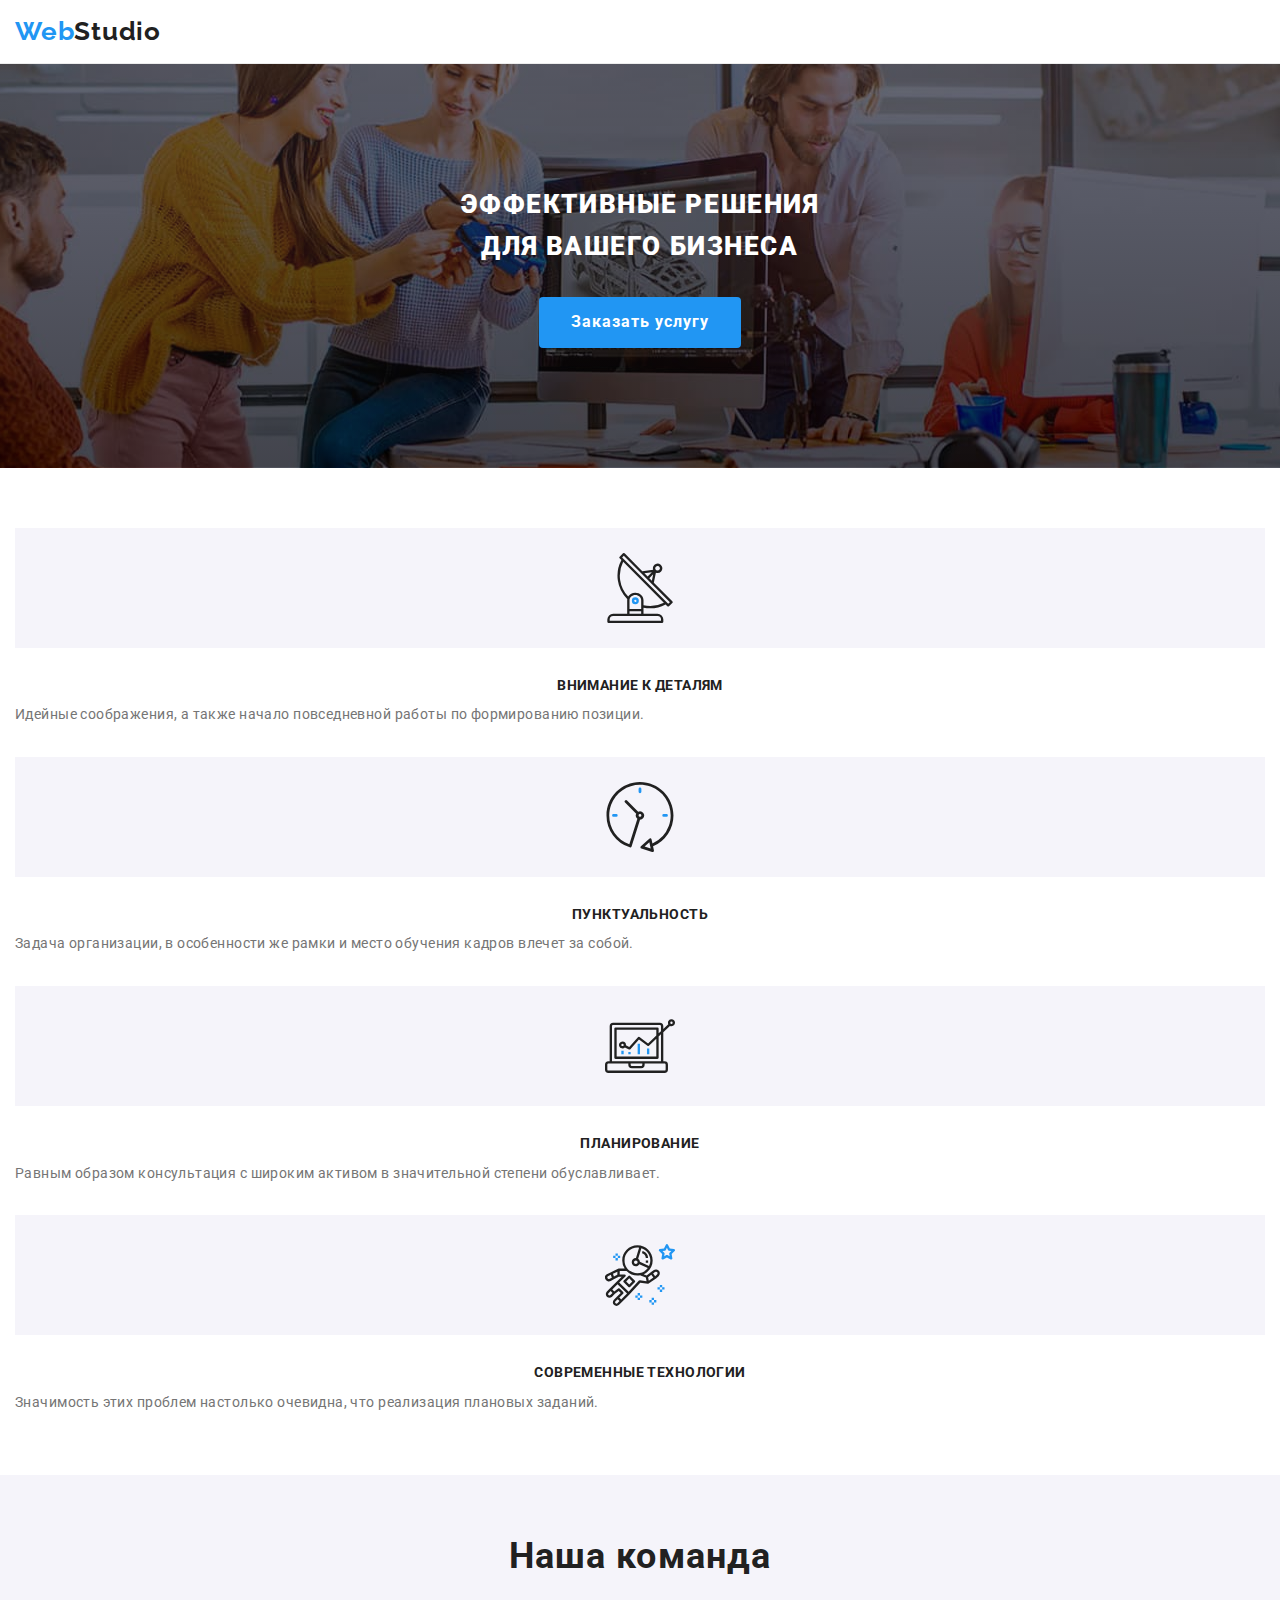
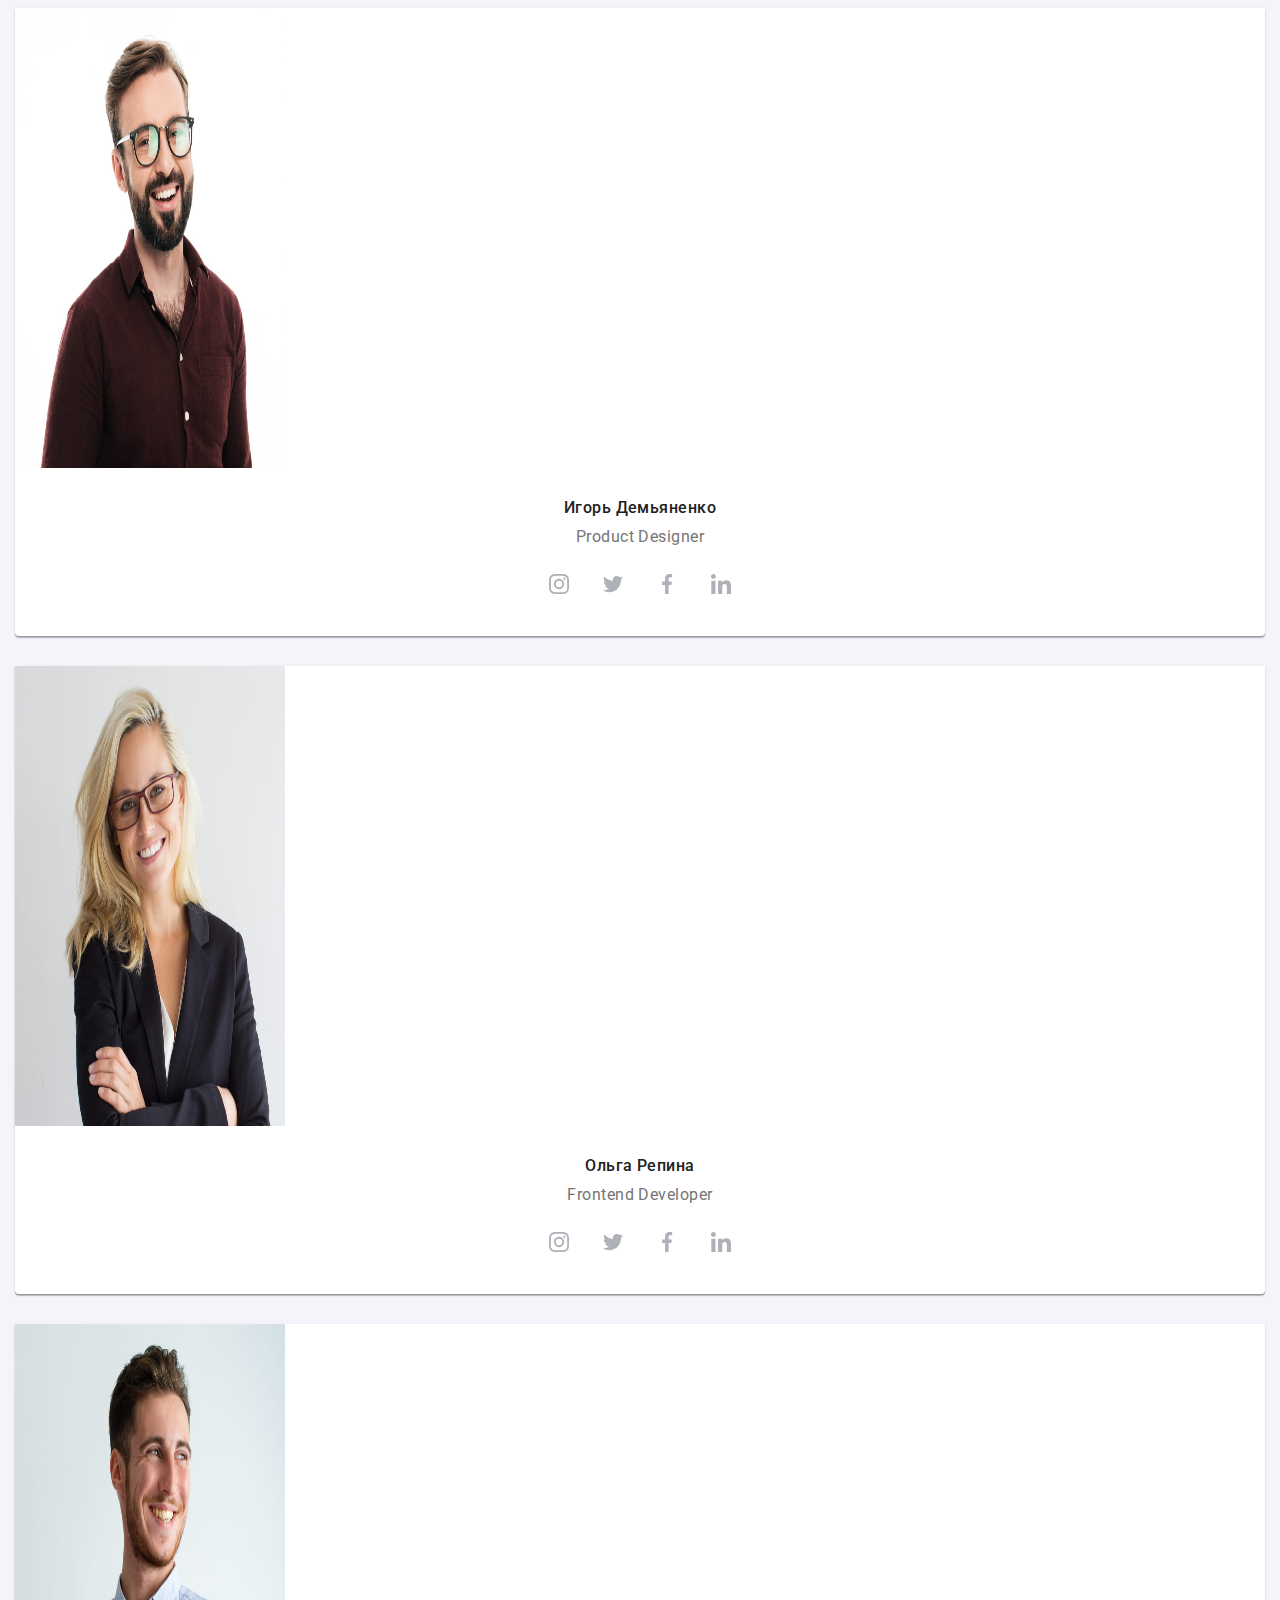
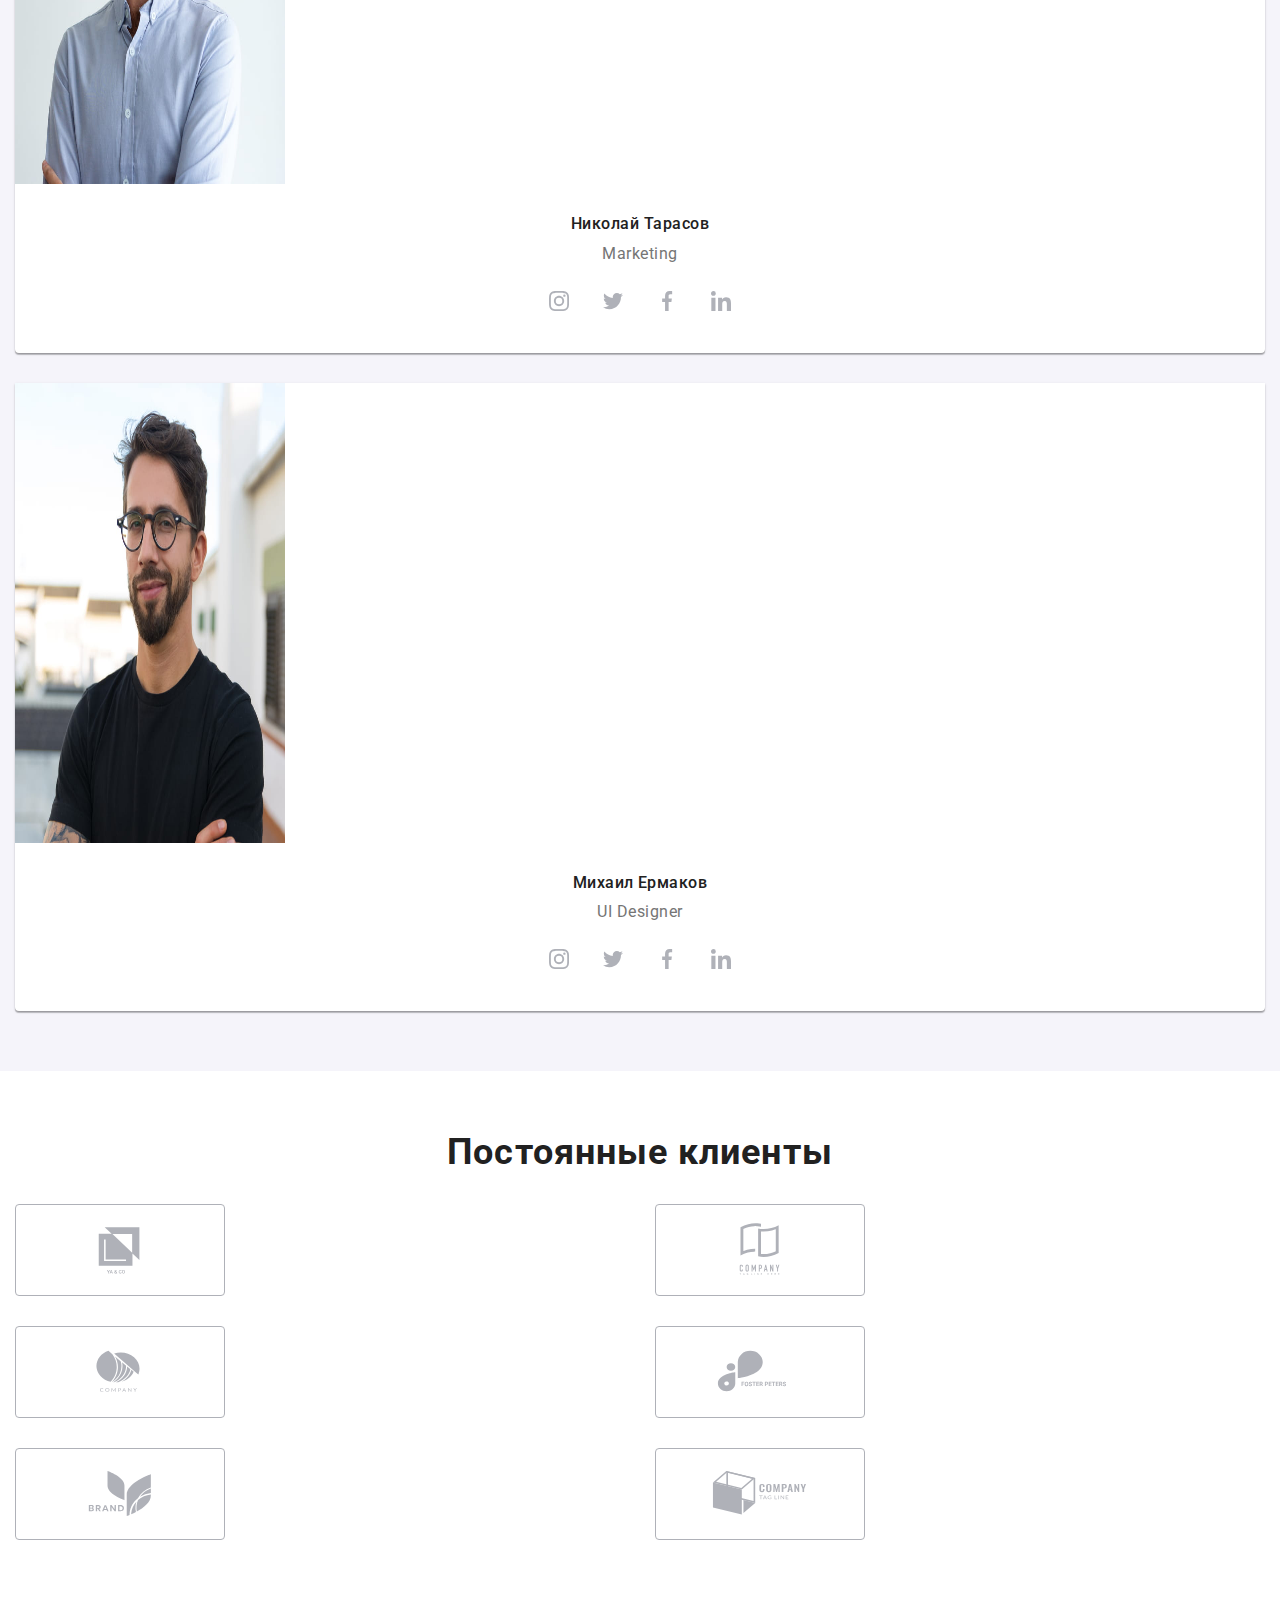
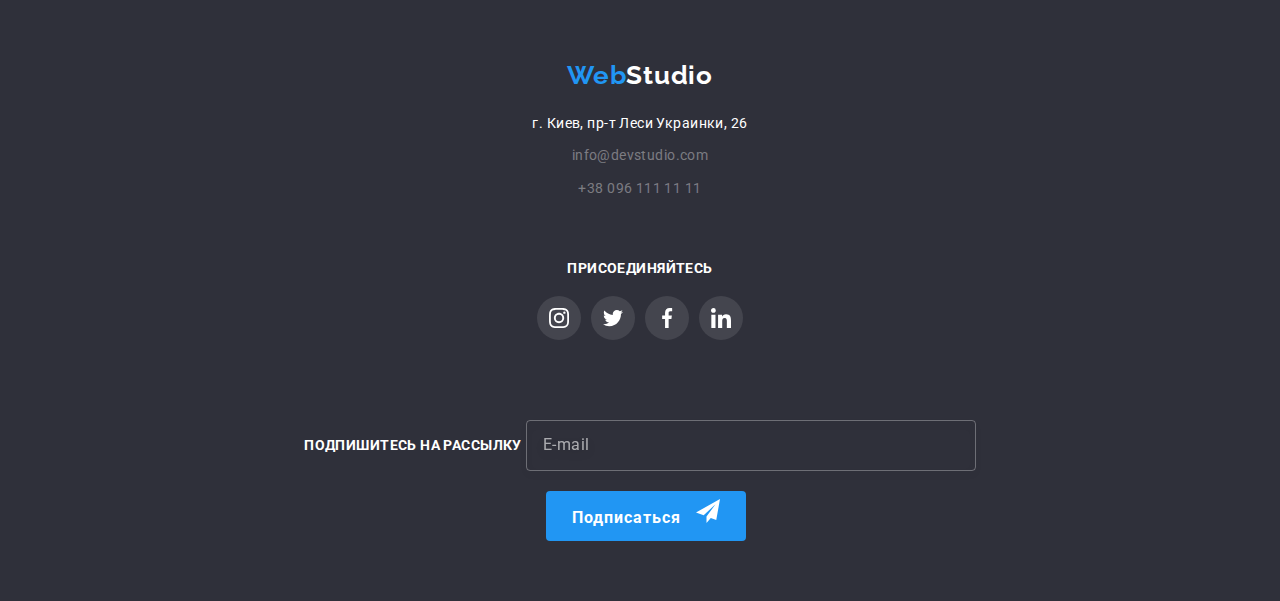
==== index.html @ 59ef66ec "Rewiew" ====
<!DOCTYPE html>
<html lang="ru">

<head>
    <meta charset="UTF-8">
    <meta http-equiv="X-UA-Compatible" content="IE=edge">
    <meta name="viewport" content="width=device-width, initial-scale=1.0">
    <title>Homework-01</title>
    <link rel="preconnect" href="https://fonts.googleapis.com">
    <link rel="preconnect" href="https://fonts.gstatic.com" crossorigin>
    <link
        href="https://fonts.googleapis.com/css2?family=Raleway:wght@700&family=Roboto:wght@400;500;700;900&display=swap"
        rel="stylesheet">
    <link rel="stylesheet"
        href="https://cdnjs.cloudflare.com/ajax/libs/modern-normalize/1.1.0/modern-normalize.min.css">
    <link rel="stylesheet" href="css/styles.min.css">
</head>

<body>

    <header class="head-page">
        <div class="container">
            <nav class="nav-page">
                <a href="#" lang="en" class="logo link"><span class="logo__style">Web</span>Studio</a>
                <ul class="nav-menu items">
                    <li class="nav-menu__list list"><a href="./index.html" class="nav-menu__link nav-menu__link--blue link">Студия</a></li>
                    <li class="nav-menu__list list"><a href="./portfolio.html" class="nav-menu__link link">Портфолио</a></li>
                    <li class="nav-menu__list list"><a href="#" class="nav-menu__link link">Контакты</a></li>
                </ul>
            </nav>
            <ul class="contacts items">
                <li class="contacts__list list">
                    <a href="mailto:info@devstudio.com" class="contacts__link link">
                        <svg class="contacts__icon" width="16" height="12">
                            <use href="./images/icons.svg#icon-envelope"></use>
                        </svg>
                        info@devstudio.com</a></li>
                <li class="contacts__list list">
                    <a href="tel:+380961111111" class="contacts__link link">
                        <svg class="contacts__icon" width="10" height="16">
                            <use href="./images/icons.svg#icon-smartphone"></use>
                        </svg>
                        +38 096 111 11 11</a>
                </li>
            </ul>
        </div>
    </header>

    <main>
        <section class="slider-section">
            <div class="container">
                <h1 class="page-title">Эффективные решения для вашего бизнеса</h1>
                <button type="button" class="slider-btn" data-modal-open>Заказать услугу</button>
            </div>
        </section>

        <section class="features section">
            <div class="container">
                <h2 class="visually-hidden title">Особенности</h2>
                <ul class="features__list items">
                    <li class="features__item list">
                        <div class="features__box">
                            <svg width="70" height="70">
                                <use href="./images/icons.svg#icon-antenna-1"></use>
                            </svg>
                        </div>
                        <h3 class="features__name">Внимание к деталям</h3>
                        <p class="features__discribe">Идейные соображения, а также начало повседневной работы по формированию
                            позиции.
                        </p>
                    </li>
                    <li class="features__item list">
                        <div class="features__box">
                            <svg width="70" height="70">
                                <use href="./images/icons.svg#icon-clock-1"></use>
                            </svg>
                        </div>
                        <h3 class="features__name">Пунктуальность</h3>
                        <p class="features__discribe">Задача организации, в особенности же рамки и место обучения кадров
                            влечет за
                            собой.</p>
                    </li>
                    <li class="features__item list">
                        <div class="features__box">
                            <svg width="70" height="70">
                                <use href="./images/icons.svg#icon-diagram-1"></use>
                            </svg>
                        </div>
                        <h3 class="features__name">Планирование</h3>
                        <p class="features__discribe">Равным образом консультация с широким активом в значительной
                            степени
                            обуславливает.</p>
                    </li>
                    <li class="features__item list">
                        <div class="features__box">
                            <svg width="70" height="70">
                                <use href="./images/icons.svg#icon-astronaut-1"></use>
                            </svg>
                        </div>
                        <h3 class="features__name">Современные технологии</h3>
                        <p class="features__discribe">Значимость этих проблем настолько очевидна, что реализация
                            плановых заданий.
                        </p>
                    </li>
                </ul>
            </div>
        </section>

        <section class="action section">
            <div class="container">
                <h2 class="title">Чем мы занимаемся</h2>
                <ul class="action__list items">
                    <li class="action__item list">
                        <div class="action__thumb">
                            <img src="./images/first-image.jpg" alt="Проектирование" width="370" class="image" />
                            <div class="action__label">
                                <p class="action__subscribe subscribe">Десктопные приложения</p>
                            </div>
                        </div>
                    </li>
                    <li class="action__item list">
                        <div class="action__thumb">
                            <img src="./images/second-image.jpg" alt="Проектирование" width="370" class="image" />
                            <div class="action__label">
                                <p class="action__subscribe subscribe">Мобильные приложения</p>
                            </div>
                        </div>
                    </li>
                    <li class="action__item list">
                        <div class="action__thumb">
                            <img src="./images/third-image.jpg" alt="Проектирование" width="370" class="image" />
                            <div class="action__label">
                                <p class="action__subscribe subscribe">Дизайнерские решения</p>
                            </div>
                        </div>
                    </li>
                </ul>
            </div>
        </section>

        <section class="team-section section">
            <div class="container">
                <h2 class="title">Наша команда</h2>
                <ul class="team-section__list items">
                    <li class="team-section__item list">
                        <img src="./images/team-1.jpg" alt="Игорь Демьяненко" width="270" class="team-section__image" />
                        <div class="member-box">
                            <h3 class="member-box__name">Игорь Демьяненко</h3>
                            <p lang="en" class="member-box__discribe">Product Designer</p>
                            <ul class="member-box__list items">
                                <li class="member-box__item list"><a href="#" class="member-box__link link">
                                        <svg class="member-box__icon" width="20" height="20">
                                            <use href="./images/icons.svg#icon-instagram-2"></use>
                                        </svg>
                                    </a></li>
                                <li class="member-box__item list"><a href="#" class="member-box__link link">
                                        <svg class="member-box__icon" width="20" height="20">
                                            <use href="./images/icons.svg#icon-twitter-1"></use>
                                        </svg>
                                    </a></li>
                                <li class="member-box__item list"><a href="#" class="member-box__link link">
                                        <svg class="member-box__icon" width="20" height="20">
                                            <use href="./images/icons.svg#icon-facebook-1"></use>
                                        </svg>
                                    </a></li>
                                <li class="member-box__item list"><a href="#" class="member-box__link link">
                                        <svg class="member-box__icon" width="20" height="20">
                                            <use href="./images/icons.svg#icon-linkedin-1"></use>
                                        </svg>
                                    </a></li>
                            </ul>
                        </div>
                    </li>
                    <li class="team-section__item list">
                        <img src="./images/team-2.jpg" alt="Ольга Репина" width="270" class="team-section__image" />
                        <div class="member-box">
                            <h3 class="member-box__name">Ольга Репина</h3>
                            <p lang="en" class="member-box__discribe">Frontend Developer</p>
                            <ul class="member-box__list items">
                                <li class="member-box__item list"><a href="#" class="member-box__link link">
                                        <svg class="member-box__icon" width="20" height="20">
                                            <use href="./images/icons.svg#icon-instagram-2"></use>
                                        </svg>
                                    </a></li>
                                <li class="member-box__item list"><a href="#" class="member-box__link link">
                                        <svg class="member-box__icon" width="20" height="20">
                                            <use href="./images/icons.svg#icon-twitter-1"></use>
                                        </svg>
                                    </a></li>
                                <li class="member-box__item list"><a href="#" class="member-box__link link">
                                        <svg class="member-box__icon" width="20" height="20">
                                            <use href="./images/icons.svg#icon-facebook-1"></use>
                                        </svg>
                                    </a></li>
                                <li class="member-box__item list"><a href="#" class="member-box__link link">
                                        <svg class="member-box__icon" width="20" height="20">
                                            <use href="./images/icons.svg#icon-linkedin-1"></use>
                                        </svg>
                                    </a></li>
                            </ul>
                        </div>
                    </li>
                    <li class="team-section__item list">
                        <img src="./images/team-3.jpg" alt="Николай Тарасов" width="270" class="team-section__image" />
                        <div class="member-box">
                            <h3 class="member-box__name">Николай Тарасов</h3>
                            <p lang="en" class="member-box__discribe">Marketing</p>
                            <ul class="member-box__list items">
                                <li class="member-box__item list"><a href="#" class="member-box__link link">
                                        <svg class="member-box__icon" width="20" height="20">
                                            <use href="./images/icons.svg#icon-instagram-2"></use>
                                        </svg>
                                    </a></li>
                                <li class="member-box__item list"><a href="#" class="member-box__link link">
                                        <svg class="member-box__icon" width="20" height="20">
                                            <use href="./images/icons.svg#icon-twitter-1"></use>
                                        </svg>
                                    </a></li>
                                <li class="member-box__item list"><a href="#" class="member-box__link link">
                                        <svg class="member-box__icon" width="20" height="20">
                                            <use href="./images/icons.svg#icon-facebook-1"></use>
                                        </svg>
                                    </a></li>
                                <li class="member-box__item list"><a href="#" class="member-box__link link">
                                        <svg class="member-box__icon" width="20" height="20">
                                            <use href="./images/icons.svg#icon-linkedin-1"></use>
                                        </svg>
                                    </a></li>
                            </ul>
                        </div>
                    </li>
                    <li class="team-section__item list">
                        <img src="./images/team-4.jpg" alt="Михаил Ермаков" width="270" class="team-section__image" />
                        <div class="member-box">
                            <h3 class="member-box__name">Михаил Ермаков</h3>
                            <p lang="en" class="member-box__discribe">UI Designer</p>
                            <ul class="member-box__list items">
                                <li class="member-box__item list"><a href="#" class="member-box__link link">
                                        <svg class="member-box__icon" width="20" height="20">
                                            <use href="./images/icons.svg#icon-instagram-2"></use>
                                        </svg>
                                    </a></li>
                                <li class="member-box__item list"><a href="#" class="member-box__link link">
                                        <svg class="member-box__icon" width="20" height="20">
                                            <use href="./images/icons.svg#icon-twitter-1"></use>
                                        </svg>
                                    </a></li>
                                <li class="member-box__item list"><a href="#" class="member-box__link link">
                                        <svg class="member-box__icon" width="20" height="20">
                                            <use href="./images/icons.svg#icon-facebook-1"></use>
                                        </svg>
                                    </a></li>
                                <li class="member-box__item list"><a href="#" class="member-box__link link">
                                        <svg class="member-box__icon" width="20" height="20">
                                            <use href="./images/icons.svg#icon-linkedin-1"></use>
                                        </svg>
                                    </a></li>
                            </ul>
                        </div>
                    </li>
                </ul>
            </div>
        </section>
        <section class="section">
            <div class="container company">
                <h2 class="title">Постоянные клиенты</h2>
                <ul class="company__lists items">
                    <li class="company__logo list"><a href="#" class="company__link link">
                            <svg class="company__icon" width="106" height="60">
                                <use href="./images/icons.svg#icon-LogoYA--CO"></use>
                            </svg>
                        </a></li>
                    <li class="company__logo list"><a href="#" class="company__link link">
                            <svg class="company__icon" width="106" height="60">
                                <use href="./images/icons.svg#icon-LogoWindow"></use>
                            </svg>
                        </a></li>
                    <li class="company__logo list"><a href="#" class="company__link link">
                            <svg class="company__icon" width="106" height="60">
                                <use href="./images/icons.svg#icon-LogoApple"></use>
                            </svg>
                        </a></li>
                    <li class="company__logo list"><a href="#" class="company__link link">
                            <svg class="company__icon" width="106" height="60">
                                <use href="./images/icons.svg#icon-LogoFOSTER"></use>
                            </svg>
                        </a></li>
                    <li class="company__logo list"><a href="#" class="company__link link">
                            <svg class="company__icon" width="106" height="60">
                                <use href="./images/icons.svg#icon-LogoBRAND"></use>
                            </svg>
                        </a></li>
                    <li class="company__logo list"><a href="#" class="company__link link">
                            <svg class="company__icon" width="106" height="60">
                                <use href="./images/icons.svg#icon-LogoTAG-LINE"></use>
                            </svg>
                        </a></li>
                </ul>
            </div>
        </section>

    </main>

    <footer class="footer">
        <div class="container footer__box">
            <div class="address-box">
                <a href="#" class="logo logo--color logo--geometry link"><span class="logo__style">Web</span>Studio</a>
                <address class="address">
                    <p class="address__street">г. Киев, пр-т Леси Украинки, 26</p>
                    <ul class="address__lists items">
                        <li class="address__item list"><a href="mailto:info@devstudio.com"
                                class="address__link link">info@devstudio.com</a></li>
                        <li class="address__item list"><a href="tel:+380961111111" class="address__link link">+38 096 111
                                11 11</a>
                        </li>
                    </ul>
                </address>
            </div>
            <div class="social">
                <h3 class="social__subscribe subscribe">присоединяйтесь</h3>
                <ul class="social__lists items">
                    <li class="social__list list"><a href="#" class="social__link link">
                            <svg class="social__icon" width="20" height="20">
                                <use href="./images/icons.svg#icon-instagram-2"></use>
                            </svg>
                        </a></li>
                    <li class="social__list list"><a href="#" class="social__link link">
                            <svg class="social__icon" width="20" height="20">
                                <use href="./images/icons.svg#icon-twitter-1"></use>
                            </svg>
                        </a></li>
                    <li class="social__list list"><a href="#" class="social__link link">
                            <svg class="social__icon" width="20" height="20">
                                <use href="./images/icons.svg#icon-facebook-1"></use>
                            </svg>
                        </a></li>
                    <li class="social__list list"><a href="#" class="social__link link">
                            <svg class="social__icon" width="20" height="20">
                                <use href="./images/icons.svg#icon-linkedin-1"></use>
                            </svg>
                        </a></li>
                </ul>
            </div>
            <form action="#" name="e-mail-input" class="footer-form">
                <div class="footer-form__field">
                    <label for="email" class="footer-form__subscribe subscribe">подпишитесь на рассылку</label>
                    <input type="email" name="email" id="email" placeholder="E-mail" class="footer-form__input">
                </div>
                <button type="submit" class="footer-form__btn">
                    Подписаться
                    <svg width="24" height="24" class="footer-form__icon">
                        <use href="./images/icons.svg#icon-send"></use>
                    </svg>
                </button>
            </form>
        </div>
    </footer>
    <div class="backdrop is-hidden" data-modal>
        <div class="modal">
            <button class="modal__button" data-modal-close>
                <svg class="modal__svg" width="18" height="18">
                    <use href="./images/icons.svg#icon-close"></use>
                </svg>
            </button>
            <h2 class="modal__title">Оставьте свои данные, мы вам перезвоним</h2>
            <form action="#" name="backdrop-form">
                <div class="modal__field">
                    <label for="name" class="modal__label">Имя</label>
                    <input type="text" name="name" id="name" class="modal__input">
                    <svg width="18" height="18" class="modal__icon">
                        <use href="./images/icons.svg#person-black"></use>
                    </svg>
                </div>
                <div class="modal__field">
                    <label for="tel" class="modal__label">Телефон</label>
                    <input type="tel" name="tel" id="tel" class="modal__input">
                    <svg width="18" height="18" class="modal__icon">
                        <use href="./images/icons.svg#phone-black"></use>
                    </svg>
                </div>
                <div class="modal__field">
                    <label for="@mail" class="modal__label">Почта</label>
                    <input type="email" name="email" id="@mail" class="modal__input">
                    <svg width="18" height="18" class="modal__icon">
                        <use href="./images/icons.svg#email-black"></use>
                    </svg>
                </div>
                <div class="modal__field">
                    <label for="comment" class="modal__label">Комментарий</label>
                    <textarea name="Комментарий" id="comment" class="modal__area" placeholder="Введите текст"></textarea>
                </div>
                <label class="modal__checkbox">
                    <input class="modal__input modal__input--checked visually-hidden" type="checkbox" name="terms"
                        value="Соглашаюсь с рассылкой и принимаю" />
                    <span class="modal__img"></span>
                    Соглашаюсь с рассылкой и принимаю
                    <a href="#" class="modal__link link">Условия договора</a></label>
                <button type="submit" class="modal__btn">Отправить</button>
            </form>
        </div>
    </div>


    <script src="./js/modal.js"></script>
</body>

</html>
---- css/styles.min.css ----
body{font-family:'Roboto', sans-serif;color:#212121}.container{margin:0 auto;padding:0px 15px}.list{list-style:none}.section{padding:60px 0}.subscribe{font-weight:700;font-size:14px;line-height:1.1;margin:0 0 20px 0;color:#fff;letter-spacing:0.03em;text-transform:uppercase}.items{padding:0;margin:0}.title{margin:0 0 30px 0;text-align:center;font-weight:700;font-size:36px;line-height:1.2;color:#212121;letter-spacing:0.03em}.image{display:block;width:450px}.link{text-decoration:none}.visually-hidden{position:absolute;width:1px;height:1px;margin:-1px;border:0;padding:0;white-space:nowrap;-webkit-clip-path:inset(100%);clip-path:inset(100%);clip:rect(0 0 0 0);overflow:hidden}.head-page{border-bottom:1px solid #ECECEC}.head-page>.container{padding:16px 15px}.logo{font-family:'Raleway', sans-serif;font-weight:700;font-size:26px;line-height:1.2;color:#212121;letter-spacing:0.03em}.logo__style{color:#2196F3}.nav-menu{display:none;margin-left:93px}.nav-menu__list{margin-right:50px}.nav-menu__list:last-child{margin-right:0}.nav-menu__link{position:relative;display:block;padding:32px 0;font-weight:500;font-size:14px;line-height:1.1;color:#212121;letter-spacing:0.02em;-webkit-transition:color 250ms cubic-bezier(0.4, 0, 0.2, 1);transition:color 250ms cubic-bezier(0.4, 0, 0.2, 1)}.nav-menu__link:hover,.nav-menu__link:focus{color:#2196F3}.nav-menu__link--blue{color:#2196F3}.nav-menu__link--blue::after{position:absolute;display:block;left:0;bottom:-1px;content:'';width:100%;height:4px;border-radius:2px;background-color:#2196F3}.contacts{display:none}.contacts__list{margin-left:50px}.contacts__list:first-child{margin-left:0}.contacts__link{font-weight:500;font-size:14px;line-height:1.1;color:#757575;letter-spacing:0.02em;-webkit-transition:color 250ms cubic-bezier(0.4, 0, 0.2, 1);transition:color 250ms cubic-bezier(0.4, 0, 0.2, 1)}.contacts__link:hover,.contacts__link:focus{color:#2196F3}.contacts__icon{margin-right:10px;fill:currentColor}.slider-section{text-align:center;padding:120px 0;background-image:-webkit-gradient(linear, left top, left bottom, from(rgba(47,48,58,0.4)), to(rgba(0,0,0,0.5))),url(../images/Slider-1.jpg),-webkit-gradient(linear, left top, left bottom, from(#2f303a), to(#2f303a));background-image:linear-gradient(rgba(47,48,58,0.4), rgba(0,0,0,0.5)),url(../images/Slider-1.jpg),linear-gradient(#2f303a, #2f303a);background-repeat:no-repeat;max-width:1600px;background-position:center}.page-title{margin:0 auto 30px;max-width:360px;font-weight:900;font-size:26px;line-height:1.6;color:#fff;letter-spacing:0.06em;text-transform:uppercase}.slider-btn{padding:10px 32px;border:none;border-radius:4px;cursor:pointer;font-weight:700;font-size:16px;line-height:1.9;letter-spacing:0.06em;background-color:#2196F3;color:#fff;-webkit-transition:background-color 250ms cubic-bezier(0.4, 0, 0.2, 1);transition:background-color 250ms cubic-bezier(0.4, 0, 0.2, 1)}.slider-btn:hover,.slider-btn:focus{background-color:#188CE8}.features__item{margin-bottom:30px}.features__item:last-child{margin-bottom:0}.features__box{display:-webkit-box;display:-ms-flexbox;display:flex;-webkit-box-pack:center;-ms-flex-pack:center;justify-content:center;-webkit-box-align:center;-ms-flex-align:center;align-items:center;height:120px;margin-bottom:30px;background-color:#F5F4FA}.features__name{text-align:center;margin:0 0 10px 0;font-weight:700;font-size:14px;line-height:1.1;color:#212121;letter-spacing:0.03em;text-transform:uppercase}.features__discribe{margin:0;font-size:14px;line-height:1.7;letter-spacing:0.03em;color:#757575}.action{display:none}.action__item{margin-right:30px}.action__item:last-child{margin-right:0}.action__thumb{position:relative}.action__label{position:absolute;left:0;right:0;bottom:0;padding:27px 0;text-align:center;background-color:#2F303ACC;margin:0}.action__subscribe{margin:0}.team-section{background-color:#F5F4FA}.team-section__item{background-color:#fff;-webkit-box-shadow:0px 1px 3px rgba(0,0,0,0.12),0px 1px 1px rgba(0,0,0,0.14),0px 2px 1px rgba(0,0,0,0.2);box-shadow:0px 1px 3px rgba(0,0,0,0.12),0px 1px 1px rgba(0,0,0,0.14),0px 2px 1px rgba(0,0,0,0.2);border-radius:0px 0px 4px 4px;margin-bottom:30px}.team-section__item:last-child{margin-bottom:0}.team-section__image{display:block;max-width:450px;height:460px}.member-box{padding:30px 20px}.member-box__icon{fill:#AFB1B8;-webkit-transition:fill 250ms cubic-bezier(0.4, 0, 0.2, 1);transition:fill 250ms cubic-bezier(0.4, 0, 0.2, 1)}.member-box__link:hover .member-box__icon,.member-box__link:focus .member-box__icon{fill:#fff}.member-box__name{margin:0 0 10px 0;text-align:center;font-weight:500;font-size:16px;line-height:1.2;letter-spacing:0.03em;color:#212121}.member-box__discribe{margin:0;text-align:center;font-size:16px;line-height:1.2;letter-spacing:0.03em;color:#757575}.member-box__list{display:-webkit-box;display:-ms-flexbox;display:flex;-webkit-box-pack:center;-ms-flex-pack:center;justify-content:center;margin-top:16px}.member-box__item{margin-right:10px}.member-box__item:last-child{margin-right:0}.member-box__link{width:44px;height:44px;display:-webkit-box;display:-ms-flexbox;display:flex;-webkit-box-pack:center;-ms-flex-pack:center;justify-content:center;-webkit-box-align:center;-ms-flex-align:center;align-items:center;border-radius:50%;-webkit-transition:background-color 250ms cubic-bezier(0.4, 0, 0.2, 1);transition:background-color 250ms cubic-bezier(0.4, 0, 0.2, 1)}.member-box__link:hover,.member-box__link:focus{background-color:#2196F3}.company__lists{display:-webkit-box;display:-ms-flexbox;display:flex;-ms-flex-wrap:wrap;flex-wrap:wrap;margin-top:calc(-1 * 30px);margin-right:calc(-1 * 30px)}.company__logo{width:calc(100% / 2 - 30px);margin-right:30px;margin-top:30px}.company__link{display:-webkit-box;display:-ms-flexbox;display:flex;-webkit-box-pack:center;-ms-flex-pack:center;justify-content:center;-webkit-box-align:center;-ms-flex-align:center;align-items:center;max-width:210px;height:92px;border:1px solid #AFB1B8;border-radius:4px;-webkit-transition:border-color 250ms cubic-bezier(0.4, 0, 0.2, 1);transition:border-color 250ms cubic-bezier(0.4, 0, 0.2, 1)}.company__link:hover,.company__link:focus{border-color:#2196F3}.company__icon{fill:#AFB1B8;-webkit-transition:fill 250ms cubic-bezier(0.4, 0, 0.2, 1);transition:fill 250ms cubic-bezier(0.4, 0, 0.2, 1)}.company__link:hover .company__icon,.company__link:focus .company__icon{fill:#2196F3}.footer{padding:60px 0;background-color:#2F303A}.footer__box{text-align:center}.logo--geometry{display:inline-block;margin-bottom:20px}.logo--color{color:#fff}.address-box{margin-bottom:60px}.address__street{margin:0 0 9px 0;font-size:14px;font-style:normal;line-height:1.7;letter-spacing:0.03em;color:#fff}.address__item{margin-bottom:9px}.address__item:last-child{margin-bottom:0}.address__link{font-style:normal;font-size:14px;line-height:1.7;letter-spacing:0.03em;color:#ffffff60;-webkit-transition:color 250ms cubic-bezier(0.4, 0, 0.2, 1);transition:color 250ms cubic-bezier(0.4, 0, 0.2, 1)}.address__link:hover,.address__link:focus{color:#2196F3}.social{margin-bottom:60px}.social__lists{display:-webkit-box;display:-ms-flexbox;display:flex;-webkit-box-pack:center;-ms-flex-pack:center;justify-content:center}.social__list{margin-right:10px}.social__list:last-child{margin-right:0}.social__link{display:-webkit-box;display:-ms-flexbox;display:flex;-webkit-box-pack:center;-ms-flex-pack:center;justify-content:center;-webkit-box-align:center;-ms-flex-align:center;align-items:center;width:44px;height:44px;background:rgba(255,255,255,0.1);border-radius:50%;-webkit-transition:background-color 250ms cubic-bezier(0.4, 0, 0.2, 1);transition:background-color 250ms cubic-bezier(0.4, 0, 0.2, 1)}.social__link:hover,.social__link:focus{background-color:#2196F3}.social__icon{fill:#fff}.footer-form__input{width:100%;padding:15px 16px;border:1px solid rgba(255,255,255,0.3);-webkit-filter:drop-shadow(0px 4px 4px rgba(0,0,0,0.15));filter:drop-shadow(0px 4px 4px rgba(0,0,0,0.15));border-radius:4px;background-color:transparent;color:#fff;margin:20px 0}.footer-form__input::-webkit-input-placeholder{font-size:16px;line-height:20px;letter-spacing:0.03em;color:rgba(255,255,255,0.6)}.footer-form__input:-ms-input-placeholder{font-size:16px;line-height:20px;letter-spacing:0.03em;color:rgba(255,255,255,0.6)}.footer-form__input::-ms-input-placeholder{font-size:16px;line-height:20px;letter-spacing:0.03em;color:rgba(255,255,255,0.6)}.footer-form__input::placeholder{font-size:16px;line-height:20px;letter-spacing:0.03em;color:rgba(255,255,255,0.6)}@media screen and (min-width: 480px){.footer-form__input{width:450px}}.footer-form__btn{margin-left:12px;width:200px;height:50px;border:none;border-radius:4px;cursor:pointer;font-weight:700;font-size:16px;line-height:1.9;letter-spacing:0.06em;background-color:#2196F3;color:#fff}.footer-form__icon{margin-left:10px}.backdrop{position:fixed;left:0;top:0;bottom:0;right:0;background:rgba(0,0,0,0.2);opacity:1;-webkit-transition:opacity 250ms cubic-bezier(0.4, 0, 0.2, 1);transition:opacity 250ms cubic-bezier(0.4, 0, 0.2, 1)}.is-hidden{opacity:0;pointer-events:none}.modal{position:absolute;top:50%;left:50%;width:450px;height:609px;background-color:#fff;-webkit-box-shadow:0px 1px 3px rgba(0,0,0,0.12),0px 1px 1px rgba(0,0,0,0.14),0px 2px 1px rgba(0,0,0,0.2);box-shadow:0px 1px 3px rgba(0,0,0,0.12),0px 1px 1px rgba(0,0,0,0.14),0px 2px 1px rgba(0,0,0,0.2);border-radius:4px;padding:40px;-webkit-transform:translate(-50%, -50%) scale(1);transform:translate(-50%, -50%) scale(1);-webkit-transition:-webkit-transform 250ms cubic-bezier(0.215, 0.61, 0.355, 1);transition:-webkit-transform 250ms cubic-bezier(0.215, 0.61, 0.355, 1);transition:transform 250ms cubic-bezier(0.215, 0.61, 0.355, 1);transition:transform 250ms cubic-bezier(0.215, 0.61, 0.355, 1), -webkit-transform 250ms cubic-bezier(0.215, 0.61, 0.355, 1)}.backdrop.is-hidden .modal{-webkit-transform:translate(-50%, -50%) scale(0.5);transform:translate(-50%, -50%) scale(0.5)}.modal__button{position:absolute;top:8px;right:8px;display:-webkit-box;display:-ms-flexbox;display:flex;width:30px;height:30px;-webkit-box-align:center;-ms-flex-align:center;align-items:center;border:1px solid rgba(0,0,0,0.1);border-radius:50%;background-color:#fff;cursor:pointer}.modal__svg{-webkit-transition:fill 250ms cubic-bezier(0.4, 0, 0.2, 1);transition:fill 250ms cubic-bezier(0.4, 0, 0.2, 1)}.modal__button:hover .modal__svg,.modal__button:focus .modal__svg{fill:#2196F3}.modal__title{margin:0 0 12px 0;font-weight:700;font-size:20px;line-height:23px;text-align:center;letter-spacing:0.03em;color:#212121}.modal__field{position:relative;display:-webkit-box;display:-ms-flexbox;display:flex;-webkit-box-orient:vertical;-webkit-box-direction:normal;-ms-flex-direction:column;flex-direction:column;margin-bottom:10px}.modal__input{padding-left:42px;width:370px;height:40px;border:1px solid rgba(33,33,33,0.2);border-radius:4px;-webkit-transition:border-color 250ms cubic-bezier(0.4, 0, 0.2, 1);transition:border-color 250ms cubic-bezier(0.4, 0, 0.2, 1)}.modal__field:focus-within>.modal__input{outline:none;border-color:#2196F3}.modal__icon{position:absolute;top:29px;left:12px;-webkit-transition:fill 250ms cubic-bezier(0.4, 0, 0.2, 1);transition:fill 250ms cubic-bezier(0.4, 0, 0.2, 1)}.modal__field:focus-within>.modal__icon{fill:#2196F3}.modal__label{margin-bottom:4px;font-size:12px;line-height:14px;letter-spacing:0.01em;color:#757575}.modal__area{padding:12px 16px;height:120px;border:1px solid rgba(33,33,33,0.2);border-radius:4px;resize:none;-webkit-transition:border-color 250ms cubic-bezier(0.4, 0, 0.2, 1);transition:border-color 250ms cubic-bezier(0.4, 0, 0.2, 1)}.modal__field:focus-within>.modal__area{outline:none;border-color:#2196F3}.modal__area::-webkit-input-placeholder{font-size:12px;line-height:14px;letter-spacing:0.01em;color:rgba(117,117,117,0.5)}.modal__area:-ms-input-placeholder{font-size:12px;line-height:14px;letter-spacing:0.01em;color:rgba(117,117,117,0.5)}.modal__area::-ms-input-placeholder{font-size:12px;line-height:14px;letter-spacing:0.01em;color:rgba(117,117,117,0.5)}.modal__area::placeholder{font-size:12px;line-height:14px;letter-spacing:0.01em;color:rgba(117,117,117,0.5)}.modal__btn{display:block;margin:30px auto 0;width:200px;height:50px;border:none;border-radius:4px;cursor:pointer;font-weight:700;font-size:16px;line-height:1.9;letter-spacing:0.06em;background-color:#2196F3;color:#fff;-webkit-transition:-webkit-filter 250ms cubic-bezier(0.4, 0, 0.2, 1);transition:-webkit-filter 250ms cubic-bezier(0.4, 0, 0.2, 1);transition:filter 250ms cubic-bezier(0.4, 0, 0.2, 1);transition:filter 250ms cubic-bezier(0.4, 0, 0.2, 1), -webkit-filter 250ms cubic-bezier(0.4, 0, 0.2, 1)}.modal__btn:hover,.modal__btn:focus{-webkit-filter:drop-shadow(0px 4px 4px rgba(0,0,0,0.25));filter:drop-shadow(0px 4px 4px rgba(0,0,0,0.25))}.modal__checkbox{display:-webkit-box;display:-ms-flexbox;display:flex;-webkit-box-pack:center;-ms-flex-pack:center;justify-content:center;-webkit-box-align:center;-ms-flex-align:center;align-items:center;margin-top:20px;font-size:14px;line-height:24px;letter-spacing:0.03em;color:#757575}.modal__link{font-size:12px;line-height:14px;margin-left:5px;letter-spacing:0.03em;-webkit-text-decoration-line:underline;text-decoration-line:underline;color:#2196F3}.modal__img{width:16px;height:15px;margin-right:8px;border:2px solid #000;border-radius:2px;-webkit-transition:background-color 250ms cubic-bezier(0.4, 0, 0.2, 1),background-image 250ms cubic-bezier(0.4, 0, 0.2, 1),border-color 250ms cubic-bezier(0.4, 0, 0.2, 1);transition:background-color 250ms cubic-bezier(0.4, 0, 0.2, 1),background-image 250ms cubic-bezier(0.4, 0, 0.2, 1),border-color 250ms cubic-bezier(0.4, 0, 0.2, 1)}.modal__input--checked:checked+.modal__img{border-color:transparent;background-color:#2196F3;background-image:url("data:image/svg+xml,%3Csvg width='13' height='10' viewBox='0 0 13 10' fill='none' xmlns='http://www.w3.org/2000/svg'%3E%3Cpath d='M1.95703 4.75166L1.88825 4.68604L1.81923 4.75141L0.93123 5.59258L0.854858 5.66492L0.930974 5.73753L4.42671 9.07236L4.49574 9.1382L4.56476 9.07236L12.069 1.91352L12.1449 1.84116L12.069 1.76881L11.1873 0.927644L11.1183 0.861826L11.0493 0.927611L4.49577 7.17353L1.95703 4.75166Z' fill='white' stroke='white' stroke-width='0.2'/%3E%3C/svg%3E");background-repeat:no-repeat}
/*# sourceMappingURL=styles.min.css.map */
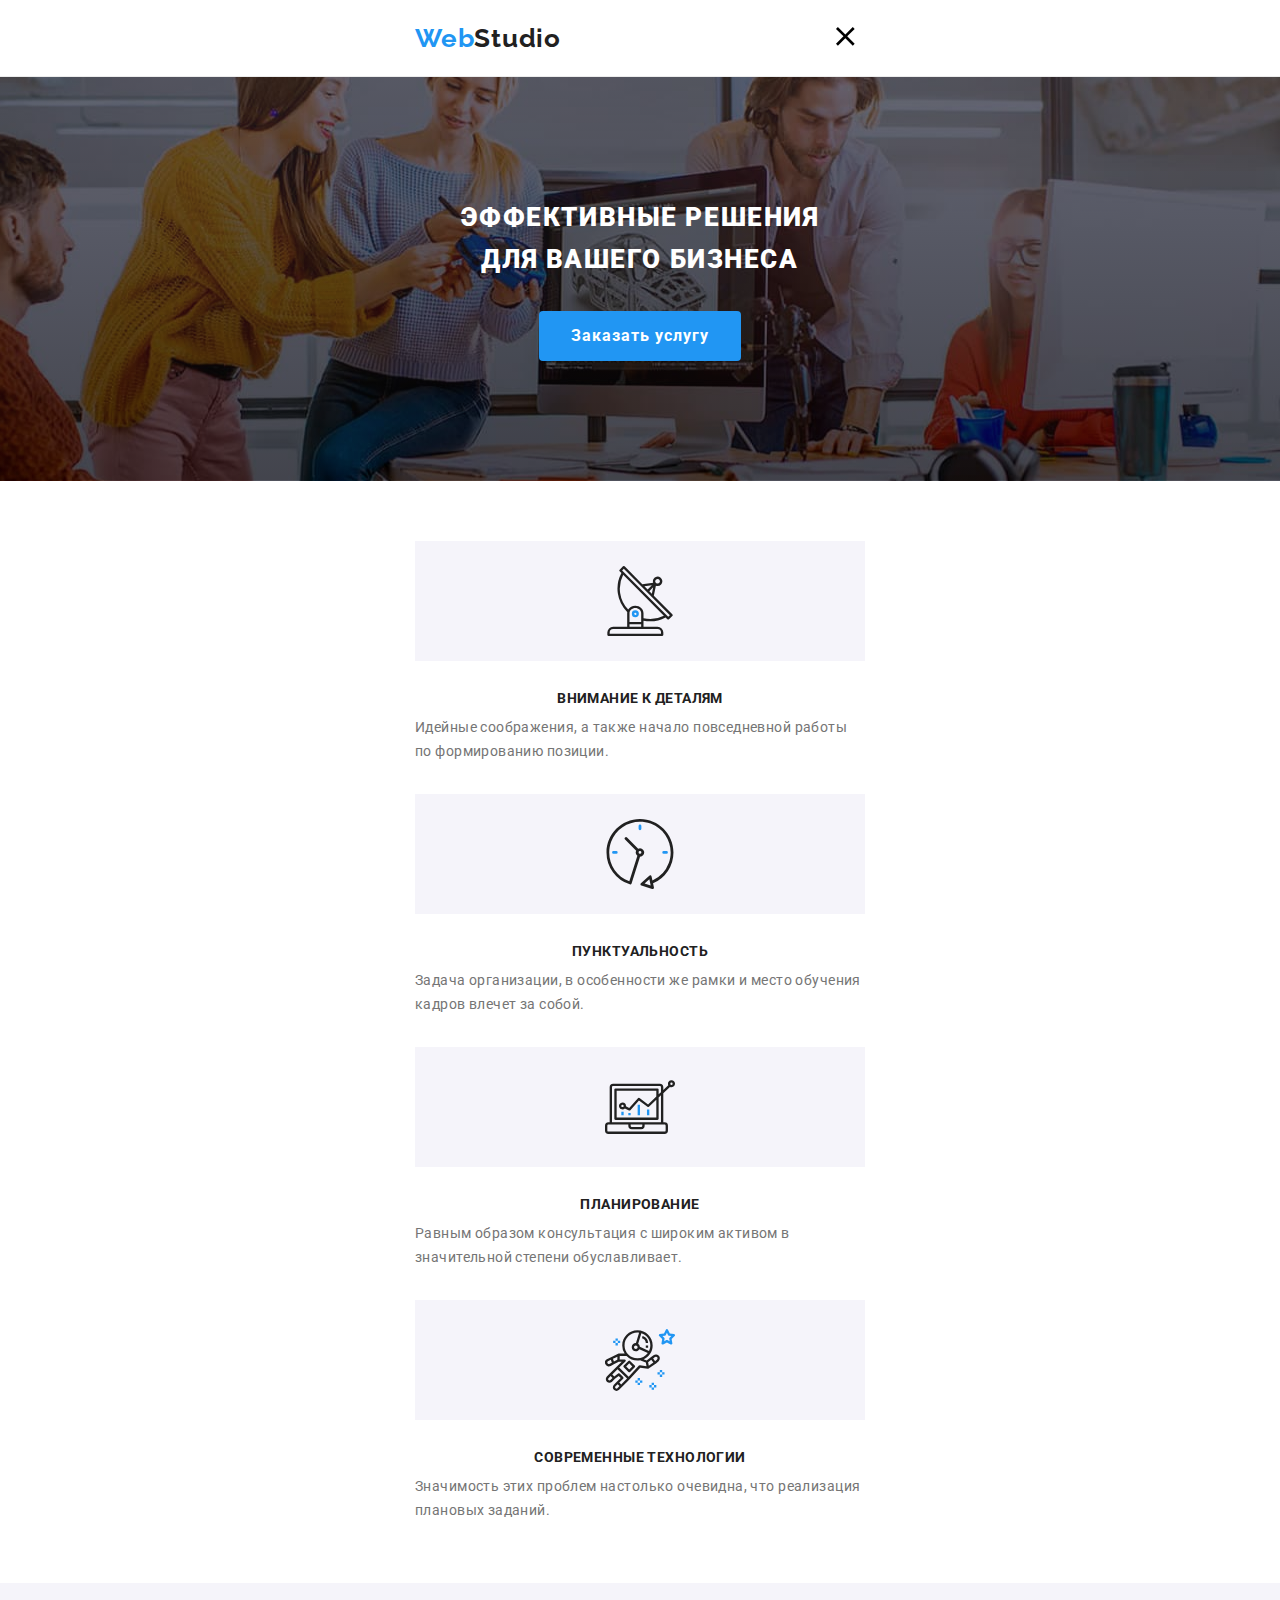
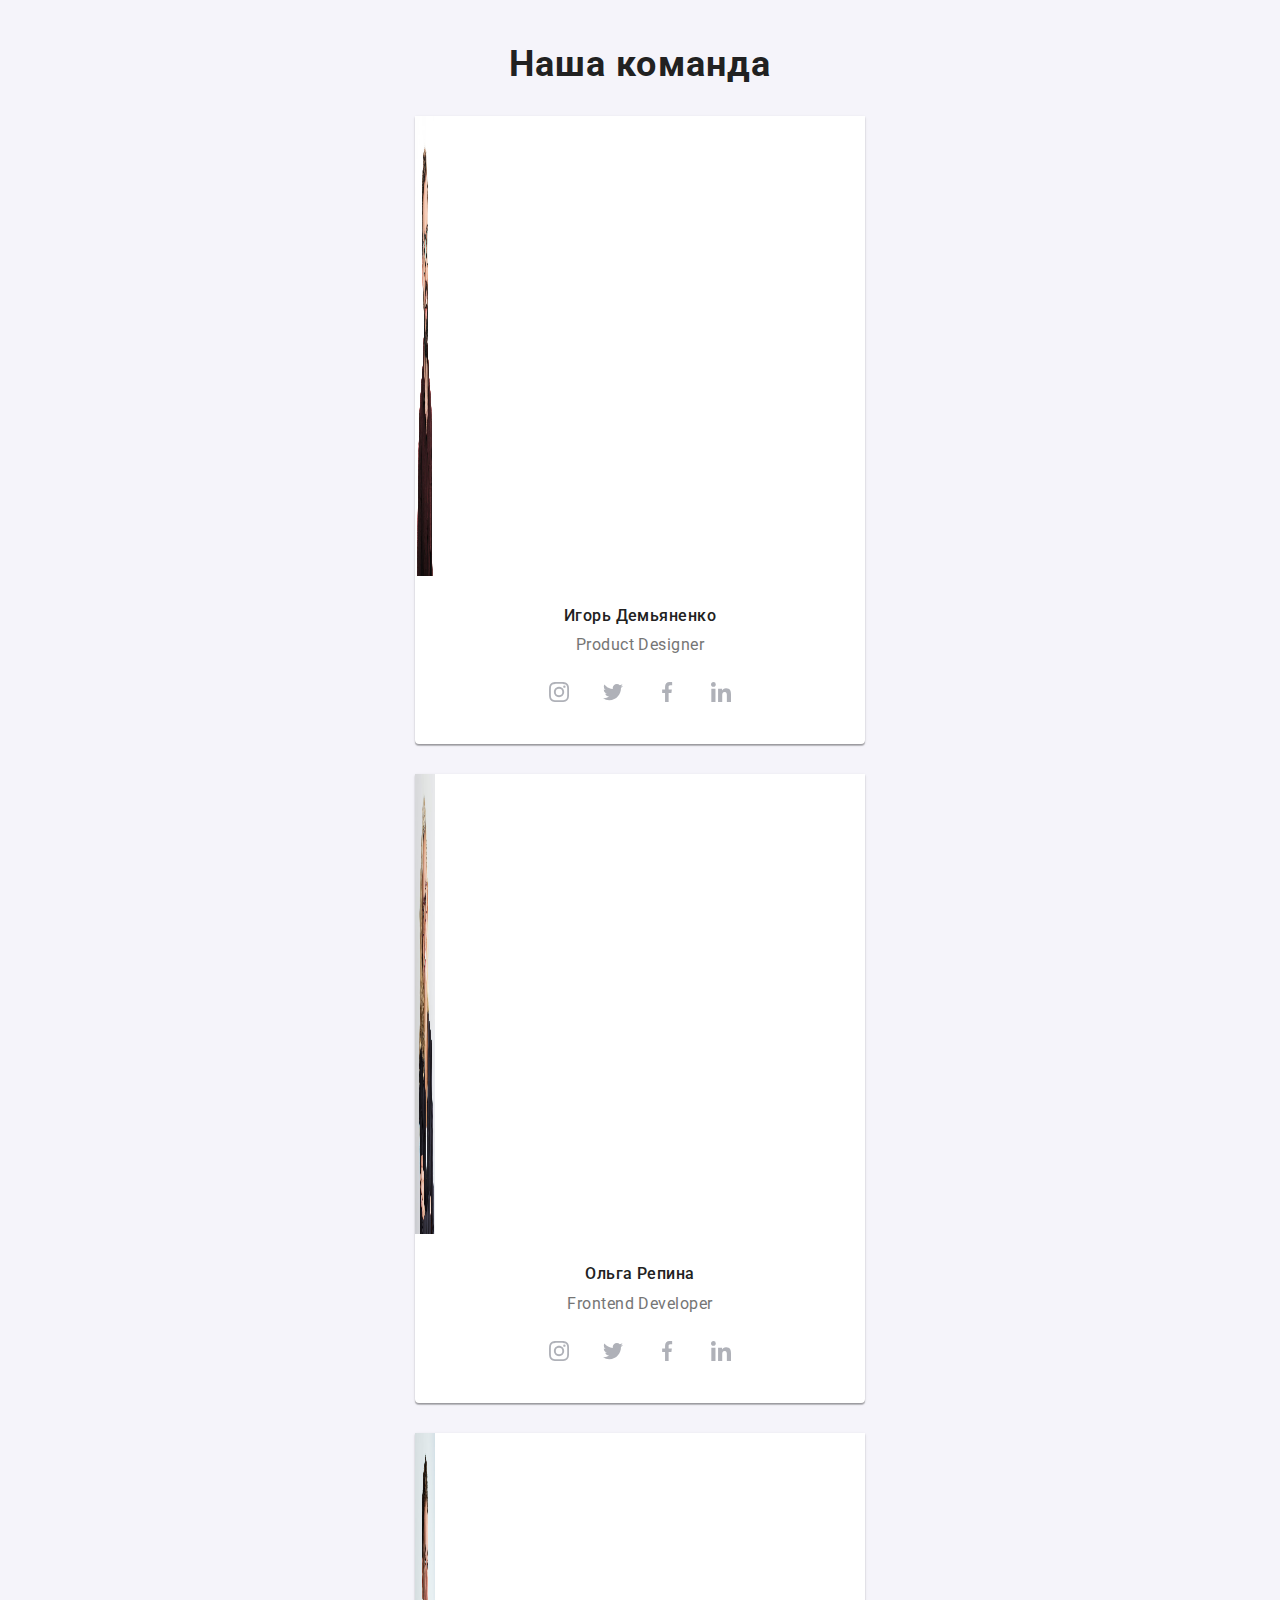
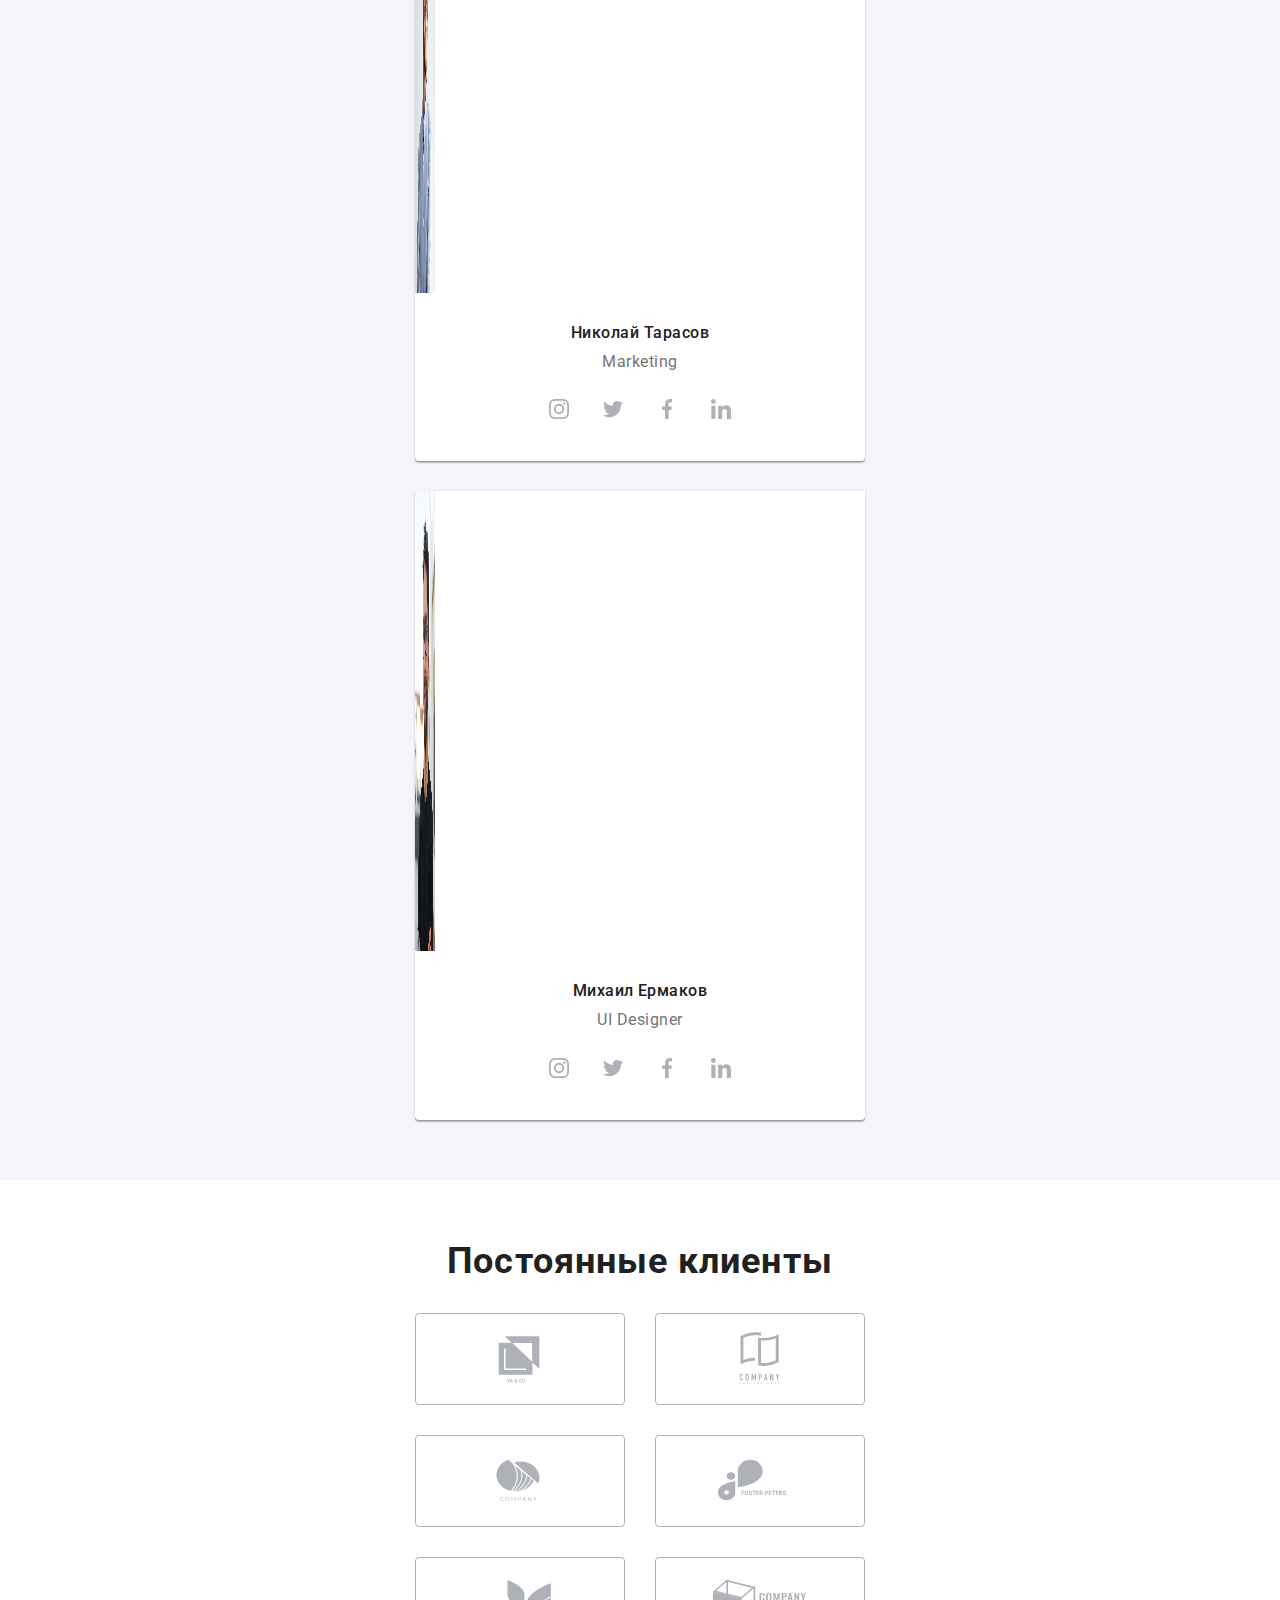
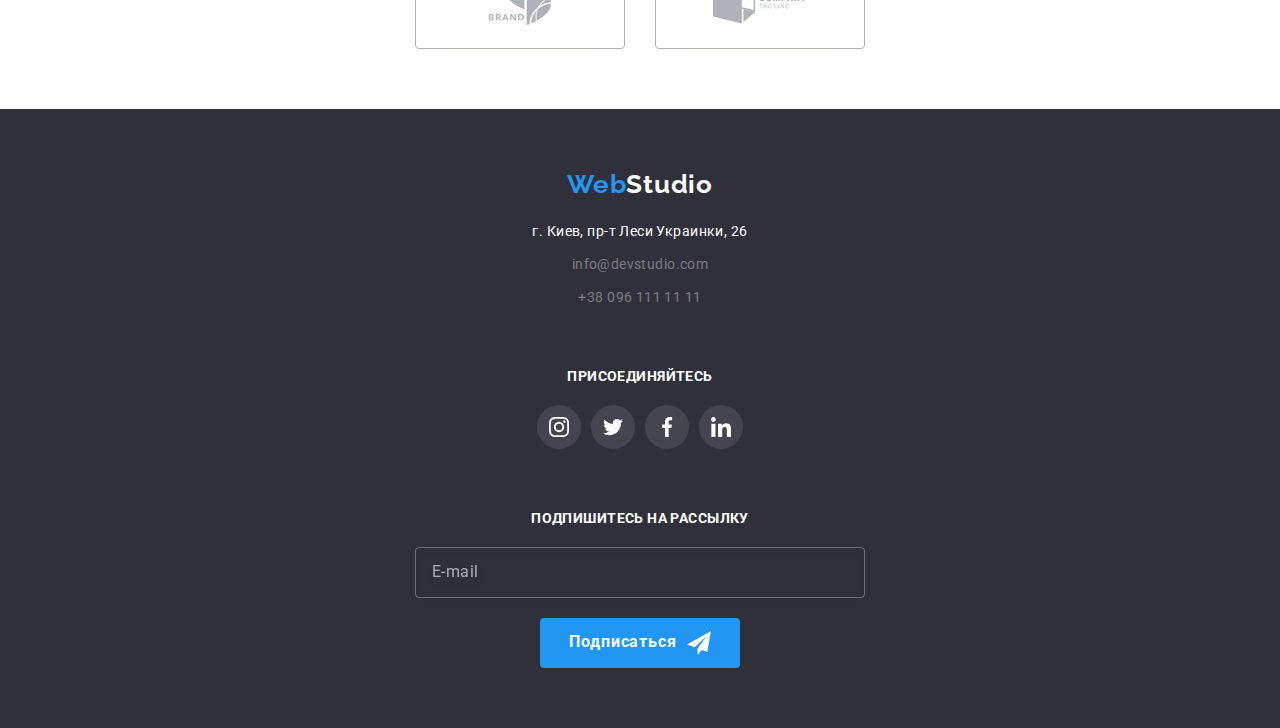
==== commit c300fc2c: "refactoring" ====
--- a/index.html
+++ b/index.html
@@ -22,6 +22,18 @@
         <div class="container">
             <nav class="nav-page">
                 <a href="#" lang="en" class="logo link"><span class="logo__style">Web</span>Studio</a>
+                <button 
+                    type="button"
+                    class="menu-button is-open"
+                    aria-expanded="false"
+                    aria-controls="menu-container"
+                    data-menu-button
+                >
+                    <svg class="menu-icon" width="40" height="40">
+                        <use href="./images/icons.svg#icon-menu" class="burger-icon"></use>
+                        <use href="./images/icons.svg#cross-icon" class="cross-icon"></use>
+                    </svg>
+                </button>
                 <ul class="nav-menu items">
                     <li class="nav-menu__list list"><a href="./index.html" class="nav-menu__link nav-menu__link--blue link">Студия</a></li>
                     <li class="nav-menu__list list"><a href="./portfolio.html" class="nav-menu__link link">Портфолио</a></li>
@@ -402,6 +414,7 @@
 
 
     <script src="./js/modal.js"></script>
+    <script src="./js/mobile-menu.js"></script>
 </body>
 
 </html>--- a/css/styles.min.css
+++ b/css/styles.min.css
@@ -1,2 +1,2 @@
-body{font-family:'Roboto', sans-serif;color:#212121}.container{margin:0 auto;padding:0px 15px}.list{list-style:none}.section{padding:60px 0}.subscribe{font-weight:700;font-size:14px;line-height:1.1;margin:0 0 20px 0;color:#fff;letter-spacing:0.03em;text-transform:uppercase}.items{padding:0;margin:0}.title{margin:0 0 30px 0;text-align:center;font-weight:700;font-size:36px;line-height:1.2;color:#212121;letter-spacing:0.03em}.image{display:block;width:450px}.link{text-decoration:none}.visually-hidden{position:absolute;width:1px;height:1px;margin:-1px;border:0;padding:0;white-space:nowrap;-webkit-clip-path:inset(100%);clip-path:inset(100%);clip:rect(0 0 0 0);overflow:hidden}.head-page{border-bottom:1px solid #ECECEC}.head-page>.container{padding:16px 15px}.logo{font-family:'Raleway', sans-serif;font-weight:700;font-size:26px;line-height:1.2;color:#212121;letter-spacing:0.03em}.logo__style{color:#2196F3}.nav-menu{display:none;margin-left:93px}.nav-menu__list{margin-right:50px}.nav-menu__list:last-child{margin-right:0}.nav-menu__link{position:relative;display:block;padding:32px 0;font-weight:500;font-size:14px;line-height:1.1;color:#212121;letter-spacing:0.02em;-webkit-transition:color 250ms cubic-bezier(0.4, 0, 0.2, 1);transition:color 250ms cubic-bezier(0.4, 0, 0.2, 1)}.nav-menu__link:hover,.nav-menu__link:focus{color:#2196F3}.nav-menu__link--blue{color:#2196F3}.nav-menu__link--blue::after{position:absolute;display:block;left:0;bottom:-1px;content:'';width:100%;height:4px;border-radius:2px;background-color:#2196F3}.contacts{display:none}.contacts__list{margin-left:50px}.contacts__list:first-child{margin-left:0}.contacts__link{font-weight:500;font-size:14px;line-height:1.1;color:#757575;letter-spacing:0.02em;-webkit-transition:color 250ms cubic-bezier(0.4, 0, 0.2, 1);transition:color 250ms cubic-bezier(0.4, 0, 0.2, 1)}.contacts__link:hover,.contacts__link:focus{color:#2196F3}.contacts__icon{margin-right:10px;fill:currentColor}.slider-section{text-align:center;padding:120px 0;background-image:-webkit-gradient(linear, left top, left bottom, from(rgba(47,48,58,0.4)), to(rgba(0,0,0,0.5))),url(../images/Slider-1.jpg),-webkit-gradient(linear, left top, left bottom, from(#2f303a), to(#2f303a));background-image:linear-gradient(rgba(47,48,58,0.4), rgba(0,0,0,0.5)),url(../images/Slider-1.jpg),linear-gradient(#2f303a, #2f303a);background-repeat:no-repeat;max-width:1600px;background-position:center}.page-title{margin:0 auto 30px;max-width:360px;font-weight:900;font-size:26px;line-height:1.6;color:#fff;letter-spacing:0.06em;text-transform:uppercase}.slider-btn{padding:10px 32px;border:none;border-radius:4px;cursor:pointer;font-weight:700;font-size:16px;line-height:1.9;letter-spacing:0.06em;background-color:#2196F3;color:#fff;-webkit-transition:background-color 250ms cubic-bezier(0.4, 0, 0.2, 1);transition:background-color 250ms cubic-bezier(0.4, 0, 0.2, 1)}.slider-btn:hover,.slider-btn:focus{background-color:#188CE8}.features__item{margin-bottom:30px}.features__item:last-child{margin-bottom:0}.features__box{display:-webkit-box;display:-ms-flexbox;display:flex;-webkit-box-pack:center;-ms-flex-pack:center;justify-content:center;-webkit-box-align:center;-ms-flex-align:center;align-items:center;height:120px;margin-bottom:30px;background-color:#F5F4FA}.features__name{text-align:center;margin:0 0 10px 0;font-weight:700;font-size:14px;line-height:1.1;color:#212121;letter-spacing:0.03em;text-transform:uppercase}.features__discribe{margin:0;font-size:14px;line-height:1.7;letter-spacing:0.03em;color:#757575}.action{display:none}.action__item{margin-right:30px}.action__item:last-child{margin-right:0}.action__thumb{position:relative}.action__label{position:absolute;left:0;right:0;bottom:0;padding:27px 0;text-align:center;background-color:#2F303ACC;margin:0}.action__subscribe{margin:0}.team-section{background-color:#F5F4FA}.team-section__item{background-color:#fff;-webkit-box-shadow:0px 1px 3px rgba(0,0,0,0.12),0px 1px 1px rgba(0,0,0,0.14),0px 2px 1px rgba(0,0,0,0.2);box-shadow:0px 1px 3px rgba(0,0,0,0.12),0px 1px 1px rgba(0,0,0,0.14),0px 2px 1px rgba(0,0,0,0.2);border-radius:0px 0px 4px 4px;margin-bottom:30px}.team-section__item:last-child{margin-bottom:0}.team-section__image{display:block;max-width:450px;height:460px}.member-box{padding:30px 20px}.member-box__icon{fill:#AFB1B8;-webkit-transition:fill 250ms cubic-bezier(0.4, 0, 0.2, 1);transition:fill 250ms cubic-bezier(0.4, 0, 0.2, 1)}.member-box__link:hover .member-box__icon,.member-box__link:focus .member-box__icon{fill:#fff}.member-box__name{margin:0 0 10px 0;text-align:center;font-weight:500;font-size:16px;line-height:1.2;letter-spacing:0.03em;color:#212121}.member-box__discribe{margin:0;text-align:center;font-size:16px;line-height:1.2;letter-spacing:0.03em;color:#757575}.member-box__list{display:-webkit-box;display:-ms-flexbox;display:flex;-webkit-box-pack:center;-ms-flex-pack:center;justify-content:center;margin-top:16px}.member-box__item{margin-right:10px}.member-box__item:last-child{margin-right:0}.member-box__link{width:44px;height:44px;display:-webkit-box;display:-ms-flexbox;display:flex;-webkit-box-pack:center;-ms-flex-pack:center;justify-content:center;-webkit-box-align:center;-ms-flex-align:center;align-items:center;border-radius:50%;-webkit-transition:background-color 250ms cubic-bezier(0.4, 0, 0.2, 1);transition:background-color 250ms cubic-bezier(0.4, 0, 0.2, 1)}.member-box__link:hover,.member-box__link:focus{background-color:#2196F3}.company__lists{display:-webkit-box;display:-ms-flexbox;display:flex;-ms-flex-wrap:wrap;flex-wrap:wrap;margin-top:calc(-1 * 30px);margin-right:calc(-1 * 30px)}.company__logo{width:calc(100% / 2 - 30px);margin-right:30px;margin-top:30px}.company__link{display:-webkit-box;display:-ms-flexbox;display:flex;-webkit-box-pack:center;-ms-flex-pack:center;justify-content:center;-webkit-box-align:center;-ms-flex-align:center;align-items:center;max-width:210px;height:92px;border:1px solid #AFB1B8;border-radius:4px;-webkit-transition:border-color 250ms cubic-bezier(0.4, 0, 0.2, 1);transition:border-color 250ms cubic-bezier(0.4, 0, 0.2, 1)}.company__link:hover,.company__link:focus{border-color:#2196F3}.company__icon{fill:#AFB1B8;-webkit-transition:fill 250ms cubic-bezier(0.4, 0, 0.2, 1);transition:fill 250ms cubic-bezier(0.4, 0, 0.2, 1)}.company__link:hover .company__icon,.company__link:focus .company__icon{fill:#2196F3}.footer{padding:60px 0;background-color:#2F303A}.footer__box{text-align:center}.logo--geometry{display:inline-block;margin-bottom:20px}.logo--color{color:#fff}.address-box{margin-bottom:60px}.address__street{margin:0 0 9px 0;font-size:14px;font-style:normal;line-height:1.7;letter-spacing:0.03em;color:#fff}.address__item{margin-bottom:9px}.address__item:last-child{margin-bottom:0}.address__link{font-style:normal;font-size:14px;line-height:1.7;letter-spacing:0.03em;color:#ffffff60;-webkit-transition:color 250ms cubic-bezier(0.4, 0, 0.2, 1);transition:color 250ms cubic-bezier(0.4, 0, 0.2, 1)}.address__link:hover,.address__link:focus{color:#2196F3}.social{margin-bottom:60px}.social__lists{display:-webkit-box;display:-ms-flexbox;display:flex;-webkit-box-pack:center;-ms-flex-pack:center;justify-content:center}.social__list{margin-right:10px}.social__list:last-child{margin-right:0}.social__link{display:-webkit-box;display:-ms-flexbox;display:flex;-webkit-box-pack:center;-ms-flex-pack:center;justify-content:center;-webkit-box-align:center;-ms-flex-align:center;align-items:center;width:44px;height:44px;background:rgba(255,255,255,0.1);border-radius:50%;-webkit-transition:background-color 250ms cubic-bezier(0.4, 0, 0.2, 1);transition:background-color 250ms cubic-bezier(0.4, 0, 0.2, 1)}.social__link:hover,.social__link:focus{background-color:#2196F3}.social__icon{fill:#fff}.footer-form__input{width:100%;padding:15px 16px;border:1px solid rgba(255,255,255,0.3);-webkit-filter:drop-shadow(0px 4px 4px rgba(0,0,0,0.15));filter:drop-shadow(0px 4px 4px rgba(0,0,0,0.15));border-radius:4px;background-color:transparent;color:#fff;margin:20px 0}.footer-form__input::-webkit-input-placeholder{font-size:16px;line-height:20px;letter-spacing:0.03em;color:rgba(255,255,255,0.6)}.footer-form__input:-ms-input-placeholder{font-size:16px;line-height:20px;letter-spacing:0.03em;color:rgba(255,255,255,0.6)}.footer-form__input::-ms-input-placeholder{font-size:16px;line-height:20px;letter-spacing:0.03em;color:rgba(255,255,255,0.6)}.footer-form__input::placeholder{font-size:16px;line-height:20px;letter-spacing:0.03em;color:rgba(255,255,255,0.6)}@media screen and (min-width: 480px){.footer-form__input{width:450px}}.footer-form__btn{margin-left:12px;width:200px;height:50px;border:none;border-radius:4px;cursor:pointer;font-weight:700;font-size:16px;line-height:1.9;letter-spacing:0.06em;background-color:#2196F3;color:#fff}.footer-form__icon{margin-left:10px}.backdrop{position:fixed;left:0;top:0;bottom:0;right:0;background:rgba(0,0,0,0.2);opacity:1;-webkit-transition:opacity 250ms cubic-bezier(0.4, 0, 0.2, 1);transition:opacity 250ms cubic-bezier(0.4, 0, 0.2, 1)}.is-hidden{opacity:0;pointer-events:none}.modal{position:absolute;top:50%;left:50%;width:450px;height:609px;background-color:#fff;-webkit-box-shadow:0px 1px 3px rgba(0,0,0,0.12),0px 1px 1px rgba(0,0,0,0.14),0px 2px 1px rgba(0,0,0,0.2);box-shadow:0px 1px 3px rgba(0,0,0,0.12),0px 1px 1px rgba(0,0,0,0.14),0px 2px 1px rgba(0,0,0,0.2);border-radius:4px;padding:40px;-webkit-transform:translate(-50%, -50%) scale(1);transform:translate(-50%, -50%) scale(1);-webkit-transition:-webkit-transform 250ms cubic-bezier(0.215, 0.61, 0.355, 1);transition:-webkit-transform 250ms cubic-bezier(0.215, 0.61, 0.355, 1);transition:transform 250ms cubic-bezier(0.215, 0.61, 0.355, 1);transition:transform 250ms cubic-bezier(0.215, 0.61, 0.355, 1), -webkit-transform 250ms cubic-bezier(0.215, 0.61, 0.355, 1)}.backdrop.is-hidden .modal{-webkit-transform:translate(-50%, -50%) scale(0.5);transform:translate(-50%, -50%) scale(0.5)}.modal__button{position:absolute;top:8px;right:8px;display:-webkit-box;display:-ms-flexbox;display:flex;width:30px;height:30px;-webkit-box-align:center;-ms-flex-align:center;align-items:center;border:1px solid rgba(0,0,0,0.1);border-radius:50%;background-color:#fff;cursor:pointer}.modal__svg{-webkit-transition:fill 250ms cubic-bezier(0.4, 0, 0.2, 1);transition:fill 250ms cubic-bezier(0.4, 0, 0.2, 1)}.modal__button:hover .modal__svg,.modal__button:focus .modal__svg{fill:#2196F3}.modal__title{margin:0 0 12px 0;font-weight:700;font-size:20px;line-height:23px;text-align:center;letter-spacing:0.03em;color:#212121}.modal__field{position:relative;display:-webkit-box;display:-ms-flexbox;display:flex;-webkit-box-orient:vertical;-webkit-box-direction:normal;-ms-flex-direction:column;flex-direction:column;margin-bottom:10px}.modal__input{padding-left:42px;width:370px;height:40px;border:1px solid rgba(33,33,33,0.2);border-radius:4px;-webkit-transition:border-color 250ms cubic-bezier(0.4, 0, 0.2, 1);transition:border-color 250ms cubic-bezier(0.4, 0, 0.2, 1)}.modal__field:focus-within>.modal__input{outline:none;border-color:#2196F3}.modal__icon{position:absolute;top:29px;left:12px;-webkit-transition:fill 250ms cubic-bezier(0.4, 0, 0.2, 1);transition:fill 250ms cubic-bezier(0.4, 0, 0.2, 1)}.modal__field:focus-within>.modal__icon{fill:#2196F3}.modal__label{margin-bottom:4px;font-size:12px;line-height:14px;letter-spacing:0.01em;color:#757575}.modal__area{padding:12px 16px;height:120px;border:1px solid rgba(33,33,33,0.2);border-radius:4px;resize:none;-webkit-transition:border-color 250ms cubic-bezier(0.4, 0, 0.2, 1);transition:border-color 250ms cubic-bezier(0.4, 0, 0.2, 1)}.modal__field:focus-within>.modal__area{outline:none;border-color:#2196F3}.modal__area::-webkit-input-placeholder{font-size:12px;line-height:14px;letter-spacing:0.01em;color:rgba(117,117,117,0.5)}.modal__area:-ms-input-placeholder{font-size:12px;line-height:14px;letter-spacing:0.01em;color:rgba(117,117,117,0.5)}.modal__area::-ms-input-placeholder{font-size:12px;line-height:14px;letter-spacing:0.01em;color:rgba(117,117,117,0.5)}.modal__area::placeholder{font-size:12px;line-height:14px;letter-spacing:0.01em;color:rgba(117,117,117,0.5)}.modal__btn{display:block;margin:30px auto 0;width:200px;height:50px;border:none;border-radius:4px;cursor:pointer;font-weight:700;font-size:16px;line-height:1.9;letter-spacing:0.06em;background-color:#2196F3;color:#fff;-webkit-transition:-webkit-filter 250ms cubic-bezier(0.4, 0, 0.2, 1);transition:-webkit-filter 250ms cubic-bezier(0.4, 0, 0.2, 1);transition:filter 250ms cubic-bezier(0.4, 0, 0.2, 1);transition:filter 250ms cubic-bezier(0.4, 0, 0.2, 1), -webkit-filter 250ms cubic-bezier(0.4, 0, 0.2, 1)}.modal__btn:hover,.modal__btn:focus{-webkit-filter:drop-shadow(0px 4px 4px rgba(0,0,0,0.25));filter:drop-shadow(0px 4px 4px rgba(0,0,0,0.25))}.modal__checkbox{display:-webkit-box;display:-ms-flexbox;display:flex;-webkit-box-pack:center;-ms-flex-pack:center;justify-content:center;-webkit-box-align:center;-ms-flex-align:center;align-items:center;margin-top:20px;font-size:14px;line-height:24px;letter-spacing:0.03em;color:#757575}.modal__link{font-size:12px;line-height:14px;margin-left:5px;letter-spacing:0.03em;-webkit-text-decoration-line:underline;text-decoration-line:underline;color:#2196F3}.modal__img{width:16px;height:15px;margin-right:8px;border:2px solid #000;border-radius:2px;-webkit-transition:background-color 250ms cubic-bezier(0.4, 0, 0.2, 1),background-image 250ms cubic-bezier(0.4, 0, 0.2, 1),border-color 250ms cubic-bezier(0.4, 0, 0.2, 1);transition:background-color 250ms cubic-bezier(0.4, 0, 0.2, 1),background-image 250ms cubic-bezier(0.4, 0, 0.2, 1),border-color 250ms cubic-bezier(0.4, 0, 0.2, 1)}.modal__input--checked:checked+.modal__img{border-color:transparent;background-color:#2196F3;background-image:url("data:image/svg+xml,%3Csvg width='13' height='10' viewBox='0 0 13 10' fill='none' xmlns='http://www.w3.org/2000/svg'%3E%3Cpath d='M1.95703 4.75166L1.88825 4.68604L1.81923 4.75141L0.93123 5.59258L0.854858 5.66492L0.930974 5.73753L4.42671 9.07236L4.49574 9.1382L4.56476 9.07236L12.069 1.91352L12.1449 1.84116L12.069 1.76881L11.1873 0.927644L11.1183 0.861826L11.0493 0.927611L4.49577 7.17353L1.95703 4.75166Z' fill='white' stroke='white' stroke-width='0.2'/%3E%3C/svg%3E");background-repeat:no-repeat}
+body{font-family:'Roboto', sans-serif;color:#212121}body.modal-open{overflow:hidden}.container{margin:0 auto;padding:0px 15px}@media screen and (min-width: 480px){.container{width:480px}}.list{list-style:none}.section{padding:60px 0}.subscribe{font-weight:700;font-size:14px;line-height:1.1;margin:0 0 20px 0;color:#fff;letter-spacing:0.03em;text-transform:uppercase}.items{padding:0;margin:0}.title{margin:0 0 30px 0;text-align:center;font-weight:700;font-size:36px;line-height:1.2;color:#212121;letter-spacing:0.03em}.image{display:block;width:450px}.link{text-decoration:none}.visually-hidden{position:absolute;width:1px;height:1px;margin:-1px;border:0;padding:0;white-space:nowrap;-webkit-clip-path:inset(100%);clip-path:inset(100%);clip:rect(0 0 0 0);overflow:hidden}.head-page{border-bottom:1px solid #ECECEC}.head-page>.container{padding:16px 15px}.logo{font-family:'Raleway', sans-serif;font-weight:700;font-size:26px;line-height:1.2;color:#212121;letter-spacing:0.03em}.logo__style{color:#2196F3}.nav-page{display:-webkit-box;display:-ms-flexbox;display:flex;-webkit-box-pack:justify;-ms-flex-pack:justify;justify-content:space-between;-webkit-box-align:center;-ms-flex-align:center;align-items:center}.nav-menu{display:none;margin-left:93px}.nav-menu__list{margin-right:50px}.nav-menu__list:last-child{margin-right:0}.nav-menu__link{position:relative;display:block;padding:32px 0;font-weight:500;font-size:14px;line-height:1.1;color:#212121;letter-spacing:0.02em;-webkit-transition:color 250ms cubic-bezier(0.4, 0, 0.2, 1);transition:color 250ms cubic-bezier(0.4, 0, 0.2, 1)}.nav-menu__link:hover,.nav-menu__link:focus{color:#2196F3}.nav-menu__link--blue{color:#2196F3}.nav-menu__link--blue::after{position:absolute;display:block;left:0;bottom:-1px;content:'';width:100%;height:4px;border-radius:2px;background-color:#2196F3}.contacts{display:none}.contacts__list{margin-left:50px}.contacts__list:first-child{margin-left:0}.contacts__link{font-weight:500;font-size:14px;line-height:1.1;color:#757575;letter-spacing:0.02em;-webkit-transition:color 250ms cubic-bezier(0.4, 0, 0.2, 1);transition:color 250ms cubic-bezier(0.4, 0, 0.2, 1)}.contacts__link:hover,.contacts__link:focus{color:#2196F3}.contacts__icon{margin-right:10px;fill:currentColor}.slider-section{text-align:center;padding:120px 0;background-image:-webkit-gradient(linear, left top, left bottom, from(rgba(47,48,58,0.4)), to(rgba(0,0,0,0.5))),url(../images/Slider-1.jpg),-webkit-gradient(linear, left top, left bottom, from(#2f303a), to(#2f303a));background-image:linear-gradient(rgba(47,48,58,0.4), rgba(0,0,0,0.5)),url(../images/Slider-1.jpg),linear-gradient(#2f303a, #2f303a);background-repeat:no-repeat;max-width:1600px;background-position:center}.page-title{margin:0 auto 30px;max-width:360px;font-weight:900;font-size:26px;line-height:1.6;color:#fff;letter-spacing:0.06em;text-transform:uppercase}.slider-btn{padding:10px 32px;border:none;border-radius:4px;cursor:pointer;font-weight:700;font-size:16px;line-height:1.9;letter-spacing:0.06em;background-color:#2196F3;color:#fff;-webkit-transition:background-color 250ms cubic-bezier(0.4, 0, 0.2, 1);transition:background-color 250ms cubic-bezier(0.4, 0, 0.2, 1)}.slider-btn:hover,.slider-btn:focus{background-color:#188CE8}.features__item{margin-bottom:30px}.features__item:last-child{margin-bottom:0}.features__box{display:-webkit-box;display:-ms-flexbox;display:flex;-webkit-box-pack:center;-ms-flex-pack:center;justify-content:center;-webkit-box-align:center;-ms-flex-align:center;align-items:center;height:120px;margin-bottom:30px;background-color:#F5F4FA}.features__name{text-align:center;margin:0 0 10px 0;font-weight:700;font-size:14px;line-height:1.1;color:#212121;letter-spacing:0.03em;text-transform:uppercase}.features__discribe{margin:0;font-size:14px;line-height:1.7;letter-spacing:0.03em;color:#757575}.action{display:none}.action__item{margin-right:30px}.action__item:last-child{margin-right:0}.action__thumb{position:relative}.action__label{position:absolute;left:0;right:0;bottom:0;padding:27px 0;text-align:center;background-color:#2F303ACC;margin:0}.action__subscribe{margin:0}.team-section{background-color:#F5F4FA}.team-section__item{background-color:#fff;-webkit-box-shadow:0px 1px 3px rgba(0,0,0,0.12),0px 1px 1px rgba(0,0,0,0.14),0px 2px 1px rgba(0,0,0,0.2);box-shadow:0px 1px 3px rgba(0,0,0,0.12),0px 1px 1px rgba(0,0,0,0.14),0px 2px 1px rgba(0,0,0,0.2);border-radius:0px 0px 4px 4px;margin-bottom:30px}.team-section__item:last-child{margin-bottom:0}.team-section__image{display:block;width:20px;height:460px}.member-box{padding:30px 20px}.member-box__icon{fill:#AFB1B8;-webkit-transition:fill 250ms cubic-bezier(0.4, 0, 0.2, 1);transition:fill 250ms cubic-bezier(0.4, 0, 0.2, 1)}.member-box__link:hover .member-box__icon,.member-box__link:focus .member-box__icon{fill:#fff}.member-box__name{margin:0 0 10px 0;text-align:center;font-weight:500;font-size:16px;line-height:1.2;letter-spacing:0.03em;color:#212121}.member-box__discribe{margin:0;text-align:center;font-size:16px;line-height:1.2;letter-spacing:0.03em;color:#757575}.member-box__list{display:-webkit-box;display:-ms-flexbox;display:flex;-webkit-box-pack:center;-ms-flex-pack:center;justify-content:center;margin-top:16px}.member-box__item{margin-right:10px}.member-box__item:last-child{margin-right:0}.member-box__link{width:44px;height:44px;display:-webkit-box;display:-ms-flexbox;display:flex;-webkit-box-pack:center;-ms-flex-pack:center;justify-content:center;-webkit-box-align:center;-ms-flex-align:center;align-items:center;border-radius:50%;-webkit-transition:background-color 250ms cubic-bezier(0.4, 0, 0.2, 1);transition:background-color 250ms cubic-bezier(0.4, 0, 0.2, 1)}.member-box__link:hover,.member-box__link:focus{background-color:#2196F3}.company__lists{display:-webkit-box;display:-ms-flexbox;display:flex;-ms-flex-wrap:wrap;flex-wrap:wrap;margin-top:calc(-1 * 30px);margin-left:calc(-1 * 30px)}.company__logo{width:calc((100% - 2 * 30px) / 2);margin-left:30px;margin-top:30px}.company__link{display:-webkit-box;display:-ms-flexbox;display:flex;-webkit-box-pack:center;-ms-flex-pack:center;justify-content:center;-webkit-box-align:center;-ms-flex-align:center;align-items:center;height:92px;border:1px solid #AFB1B8;border-radius:4px;-webkit-transition:border-color 250ms cubic-bezier(0.4, 0, 0.2, 1);transition:border-color 250ms cubic-bezier(0.4, 0, 0.2, 1)}.company__link:hover,.company__link:focus{border-color:#2196F3}.company__icon{fill:#AFB1B8;-webkit-transition:fill 250ms cubic-bezier(0.4, 0, 0.2, 1);transition:fill 250ms cubic-bezier(0.4, 0, 0.2, 1)}.company__link:hover .company__icon,.company__link:focus .company__icon{fill:#2196F3}.footer{padding:60px 0;background-color:#2F303A}.footer__box{text-align:center}.logo--geometry{display:inline-block;margin-bottom:20px}.logo--color{color:#fff}.address-box{margin-bottom:60px}.address__street{margin:0 0 9px 0;font-size:14px;font-style:normal;line-height:1.7;letter-spacing:0.03em;color:#fff}.address__item{margin-bottom:9px}.address__item:last-child{margin-bottom:0}.address__link{font-style:normal;font-size:14px;line-height:1.7;letter-spacing:0.03em;color:#ffffff60;-webkit-transition:color 250ms cubic-bezier(0.4, 0, 0.2, 1);transition:color 250ms cubic-bezier(0.4, 0, 0.2, 1)}.address__link:hover,.address__link:focus{color:#2196F3}.social{margin-bottom:60px}.social__lists{display:-webkit-box;display:-ms-flexbox;display:flex;-webkit-box-pack:center;-ms-flex-pack:center;justify-content:center}.social__list{margin-right:10px}.social__list:last-child{margin-right:0}.social__link{display:-webkit-box;display:-ms-flexbox;display:flex;-webkit-box-pack:center;-ms-flex-pack:center;justify-content:center;-webkit-box-align:center;-ms-flex-align:center;align-items:center;width:44px;height:44px;background:rgba(255,255,255,0.1);border-radius:50%;-webkit-transition:background-color 250ms cubic-bezier(0.4, 0, 0.2, 1);transition:background-color 250ms cubic-bezier(0.4, 0, 0.2, 1)}.social__link:hover,.social__link:focus{background-color:#2196F3}.social__icon{fill:#fff}.footer-form__input{width:100%;padding:15px 16px;border:1px solid rgba(255,255,255,0.3);-webkit-filter:drop-shadow(0px 4px 4px rgba(0,0,0,0.15));filter:drop-shadow(0px 4px 4px rgba(0,0,0,0.15));border-radius:4px;background-color:transparent;color:#fff;margin:20px 0}.footer-form__input::-webkit-input-placeholder{font-size:16px;line-height:20px;letter-spacing:0.03em;color:rgba(255,255,255,0.6)}.footer-form__input:-ms-input-placeholder{font-size:16px;line-height:20px;letter-spacing:0.03em;color:rgba(255,255,255,0.6)}.footer-form__input::-ms-input-placeholder{font-size:16px;line-height:20px;letter-spacing:0.03em;color:rgba(255,255,255,0.6)}.footer-form__input::placeholder{font-size:16px;line-height:20px;letter-spacing:0.03em;color:rgba(255,255,255,0.6)}@media screen and (min-width: 480px){.footer-form__input{width:450px}}.footer-form__btn{display:-webkit-box;display:-ms-flexbox;display:flex;-webkit-box-pack:center;-ms-flex-pack:center;justify-content:center;-webkit-box-align:center;-ms-flex-align:center;align-items:center;margin:0 auto;width:200px;height:50px;border:none;border-radius:4px;cursor:pointer;font-weight:700;font-size:16px;line-height:1.9;letter-spacing:0.06em;background-color:#2196F3;color:#fff}.footer-form__icon{margin-left:10px}.backdrop{position:fixed;left:0;top:0;bottom:0;right:0;background:rgba(0,0,0,0.2);opacity:1;-webkit-transition:opacity 250ms cubic-bezier(0.4, 0, 0.2, 1);transition:opacity 250ms cubic-bezier(0.4, 0, 0.2, 1);padding:93px 15px;overflow-y:scroll}.is-hidden{opacity:0;pointer-events:none}.modal{background-color:#fff;-webkit-box-shadow:0px 1px 3px rgba(0,0,0,0.12),0px 1px 1px rgba(0,0,0,0.14),0px 2px 1px rgba(0,0,0,0.2);box-shadow:0px 1px 3px rgba(0,0,0,0.12),0px 1px 1px rgba(0,0,0,0.14),0px 2px 1px rgba(0,0,0,0.2);border-radius:4px;padding:40px;-webkit-transform:scale(1);transform:scale(1);-webkit-transition:-webkit-transform 250ms cubic-bezier(0.215, 0.61, 0.355, 1);transition:-webkit-transform 250ms cubic-bezier(0.215, 0.61, 0.355, 1);transition:transform 250ms cubic-bezier(0.215, 0.61, 0.355, 1);transition:transform 250ms cubic-bezier(0.215, 0.61, 0.355, 1), -webkit-transform 250ms cubic-bezier(0.215, 0.61, 0.355, 1)}@media screen and (min-width: 480px){.modal{position:absolute;top:50%;left:50%;width:450px;height:609px;-webkit-transform:translate(-50%, -50%);transform:translate(-50%, -50%)}}.backdrop.is-hidden .modal{-webkit-transform:translate(-50%, -50%) scale(0.5);transform:translate(-50%, -50%) scale(0.5)}.modal__button{position:absolute;top:8px;right:8px;display:-webkit-box;display:-ms-flexbox;display:flex;width:30px;height:30px;-webkit-box-align:center;-ms-flex-align:center;align-items:center;border:1px solid rgba(0,0,0,0.1);border-radius:50%;background-color:#fff;cursor:pointer}.modal__svg{-webkit-transition:fill 250ms cubic-bezier(0.4, 0, 0.2, 1);transition:fill 250ms cubic-bezier(0.4, 0, 0.2, 1)}.modal__button:hover .modal__svg,.modal__button:focus .modal__svg{fill:#2196F3}.modal__title{margin:0 0 12px 0;font-weight:700;font-size:20px;line-height:23px;text-align:center;letter-spacing:0.03em;color:#212121}.modal__field{position:relative;display:-webkit-box;display:-ms-flexbox;display:flex;-webkit-box-orient:vertical;-webkit-box-direction:normal;-ms-flex-direction:column;flex-direction:column;margin-bottom:10px}.modal__input{padding-left:42px;width:100%;max-width:370px;height:40px;border:1px solid rgba(33,33,33,0.2);border-radius:4px;-webkit-transition:border-color 250ms cubic-bezier(0.4, 0, 0.2, 1);transition:border-color 250ms cubic-bezier(0.4, 0, 0.2, 1)}.modal__field:focus-within>.modal__input{outline:none;border-color:#2196F3}.modal__icon{position:absolute;top:29px;left:12px;-webkit-transition:fill 250ms cubic-bezier(0.4, 0, 0.2, 1);transition:fill 250ms cubic-bezier(0.4, 0, 0.2, 1)}.modal__field:focus-within>.modal__icon{fill:#2196F3}.modal__label{margin-bottom:4px;font-size:12px;line-height:14px;letter-spacing:0.01em;color:#757575}.modal__area{padding:12px 16px;height:120px;border:1px solid rgba(33,33,33,0.2);border-radius:4px;resize:none;-webkit-transition:border-color 250ms cubic-bezier(0.4, 0, 0.2, 1);transition:border-color 250ms cubic-bezier(0.4, 0, 0.2, 1)}.modal__field:focus-within>.modal__area{outline:none;border-color:#2196F3}.modal__area::-webkit-input-placeholder{font-size:12px;line-height:14px;letter-spacing:0.01em;color:rgba(117,117,117,0.5)}.modal__area:-ms-input-placeholder{font-size:12px;line-height:14px;letter-spacing:0.01em;color:rgba(117,117,117,0.5)}.modal__area::-ms-input-placeholder{font-size:12px;line-height:14px;letter-spacing:0.01em;color:rgba(117,117,117,0.5)}.modal__area::placeholder{font-size:12px;line-height:14px;letter-spacing:0.01em;color:rgba(117,117,117,0.5)}.modal__btn{display:block;margin:30px auto 0;width:200px;height:50px;border:none;border-radius:4px;cursor:pointer;font-weight:700;font-size:16px;line-height:1.9;letter-spacing:0.06em;background-color:#2196F3;color:#fff;-webkit-transition:-webkit-filter 250ms cubic-bezier(0.4, 0, 0.2, 1);transition:-webkit-filter 250ms cubic-bezier(0.4, 0, 0.2, 1);transition:filter 250ms cubic-bezier(0.4, 0, 0.2, 1);transition:filter 250ms cubic-bezier(0.4, 0, 0.2, 1), -webkit-filter 250ms cubic-bezier(0.4, 0, 0.2, 1)}.modal__btn:hover,.modal__btn:focus{-webkit-filter:drop-shadow(0px 4px 4px rgba(0,0,0,0.25));filter:drop-shadow(0px 4px 4px rgba(0,0,0,0.25))}.modal__checkbox{display:-webkit-box;display:-ms-flexbox;display:flex;-webkit-box-pack:center;-ms-flex-pack:center;justify-content:center;-webkit-box-align:center;-ms-flex-align:center;align-items:center;margin-top:20px;font-size:12px;line-height:14px;letter-spacing:0.03em;color:#757575}.modal__link{font-size:12px;line-height:14px;margin-left:5px;letter-spacing:0.03em;-webkit-text-decoration-line:underline;text-decoration-line:underline;color:#2196F3}.modal__img{width:16px;height:15px;margin-right:8px;border:2px solid #000;border-radius:2px;-webkit-transition:background-color 250ms cubic-bezier(0.4, 0, 0.2, 1),background-image 250ms cubic-bezier(0.4, 0, 0.2, 1),border-color 250ms cubic-bezier(0.4, 0, 0.2, 1);transition:background-color 250ms cubic-bezier(0.4, 0, 0.2, 1),background-image 250ms cubic-bezier(0.4, 0, 0.2, 1),border-color 250ms cubic-bezier(0.4, 0, 0.2, 1)}.modal__input--checked:checked+.modal__img{border-color:transparent;background-color:#2196F3;background-image:url("data:image/svg+xml,%3Csvg width='13' height='10' viewBox='0 0 13 10' fill='none' xmlns='http://www.w3.org/2000/svg'%3E%3Cpath d='M1.95703 4.75166L1.88825 4.68604L1.81923 4.75141L0.93123 5.59258L0.854858 5.66492L0.930974 5.73753L4.42671 9.07236L4.49574 9.1382L4.56476 9.07236L12.069 1.91352L12.1449 1.84116L12.069 1.76881L11.1873 0.927644L11.1183 0.861826L11.0493 0.927611L4.49577 7.17353L1.95703 4.75166Z' fill='white' stroke='white' stroke-width='0.2'/%3E%3C/svg%3E");background-repeat:no-repeat}.menu-button{border:none;background-color:transparent;padding:0}.cross-icon{display:none}.menu-button.is-open .cross-icon{display:block}.menu-button.is-open .burger-icon{display:none}
 /*# sourceMappingURL=styles.min.css.map */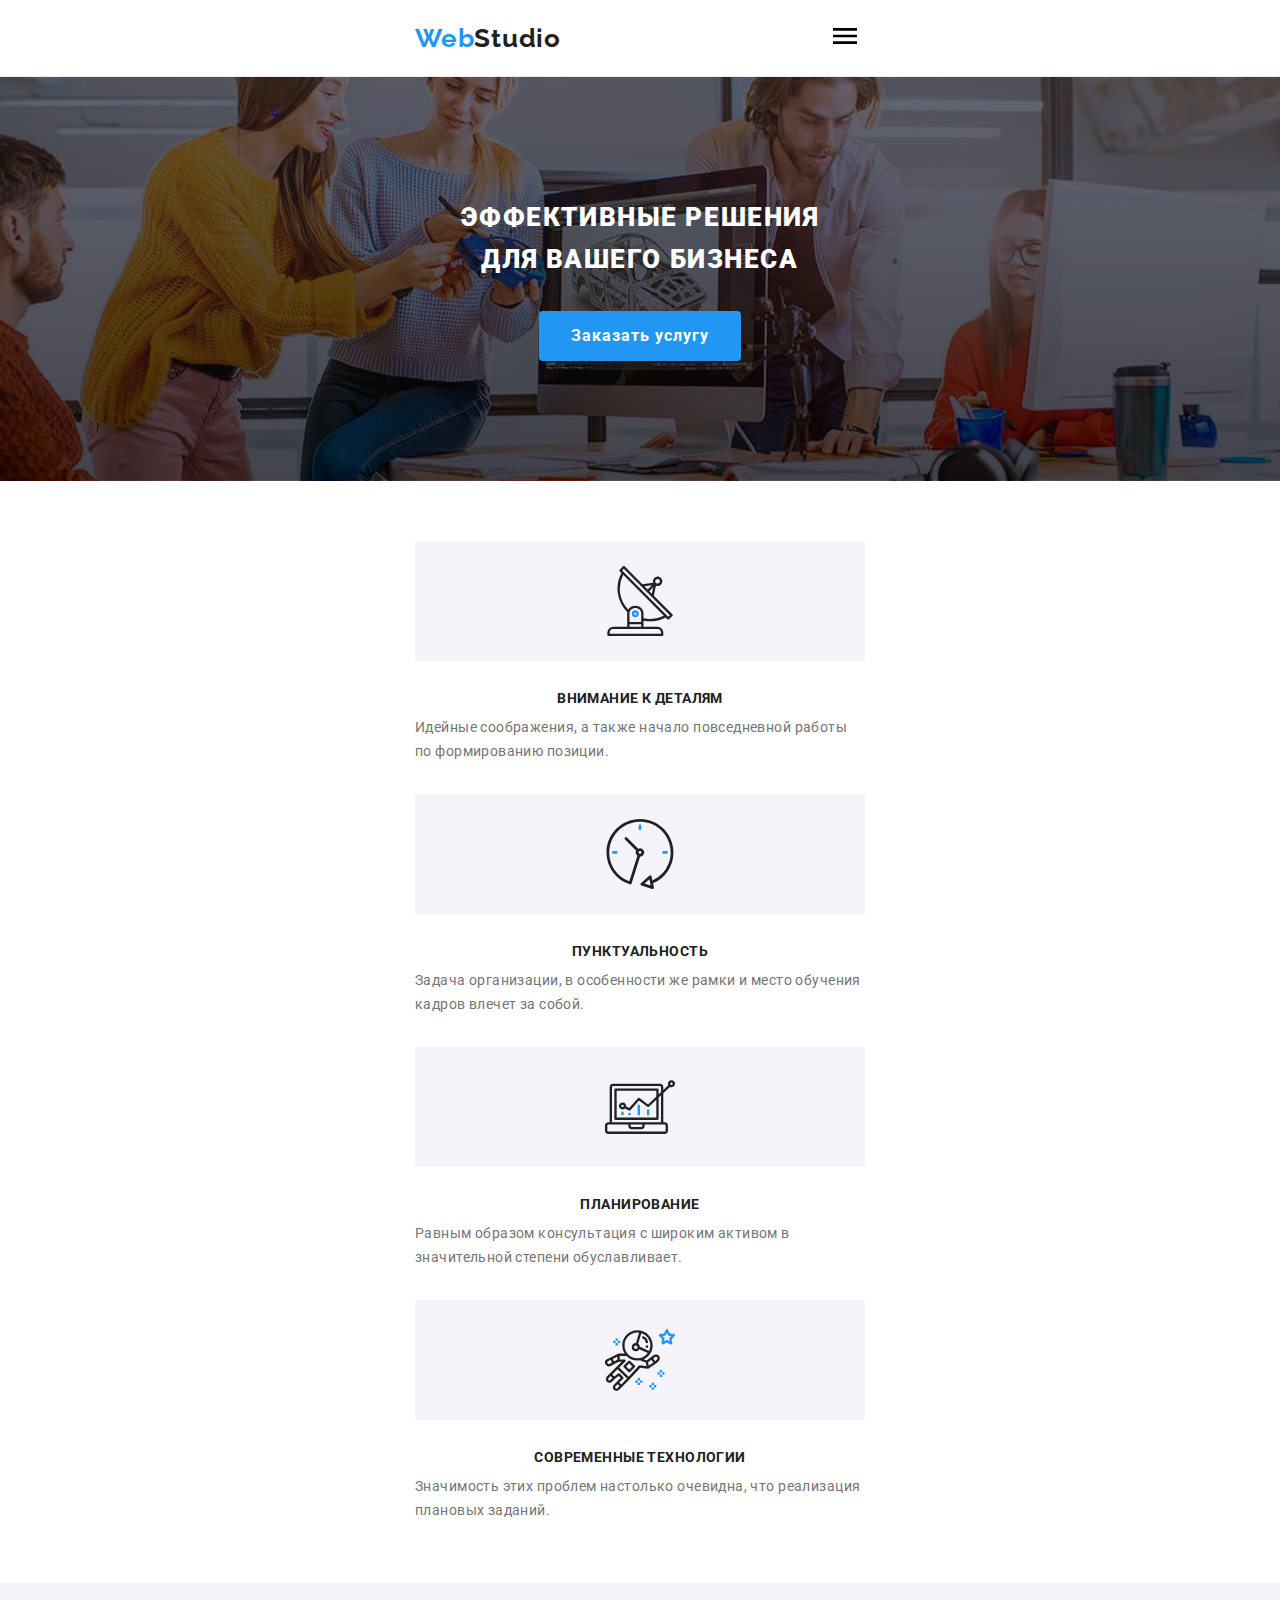
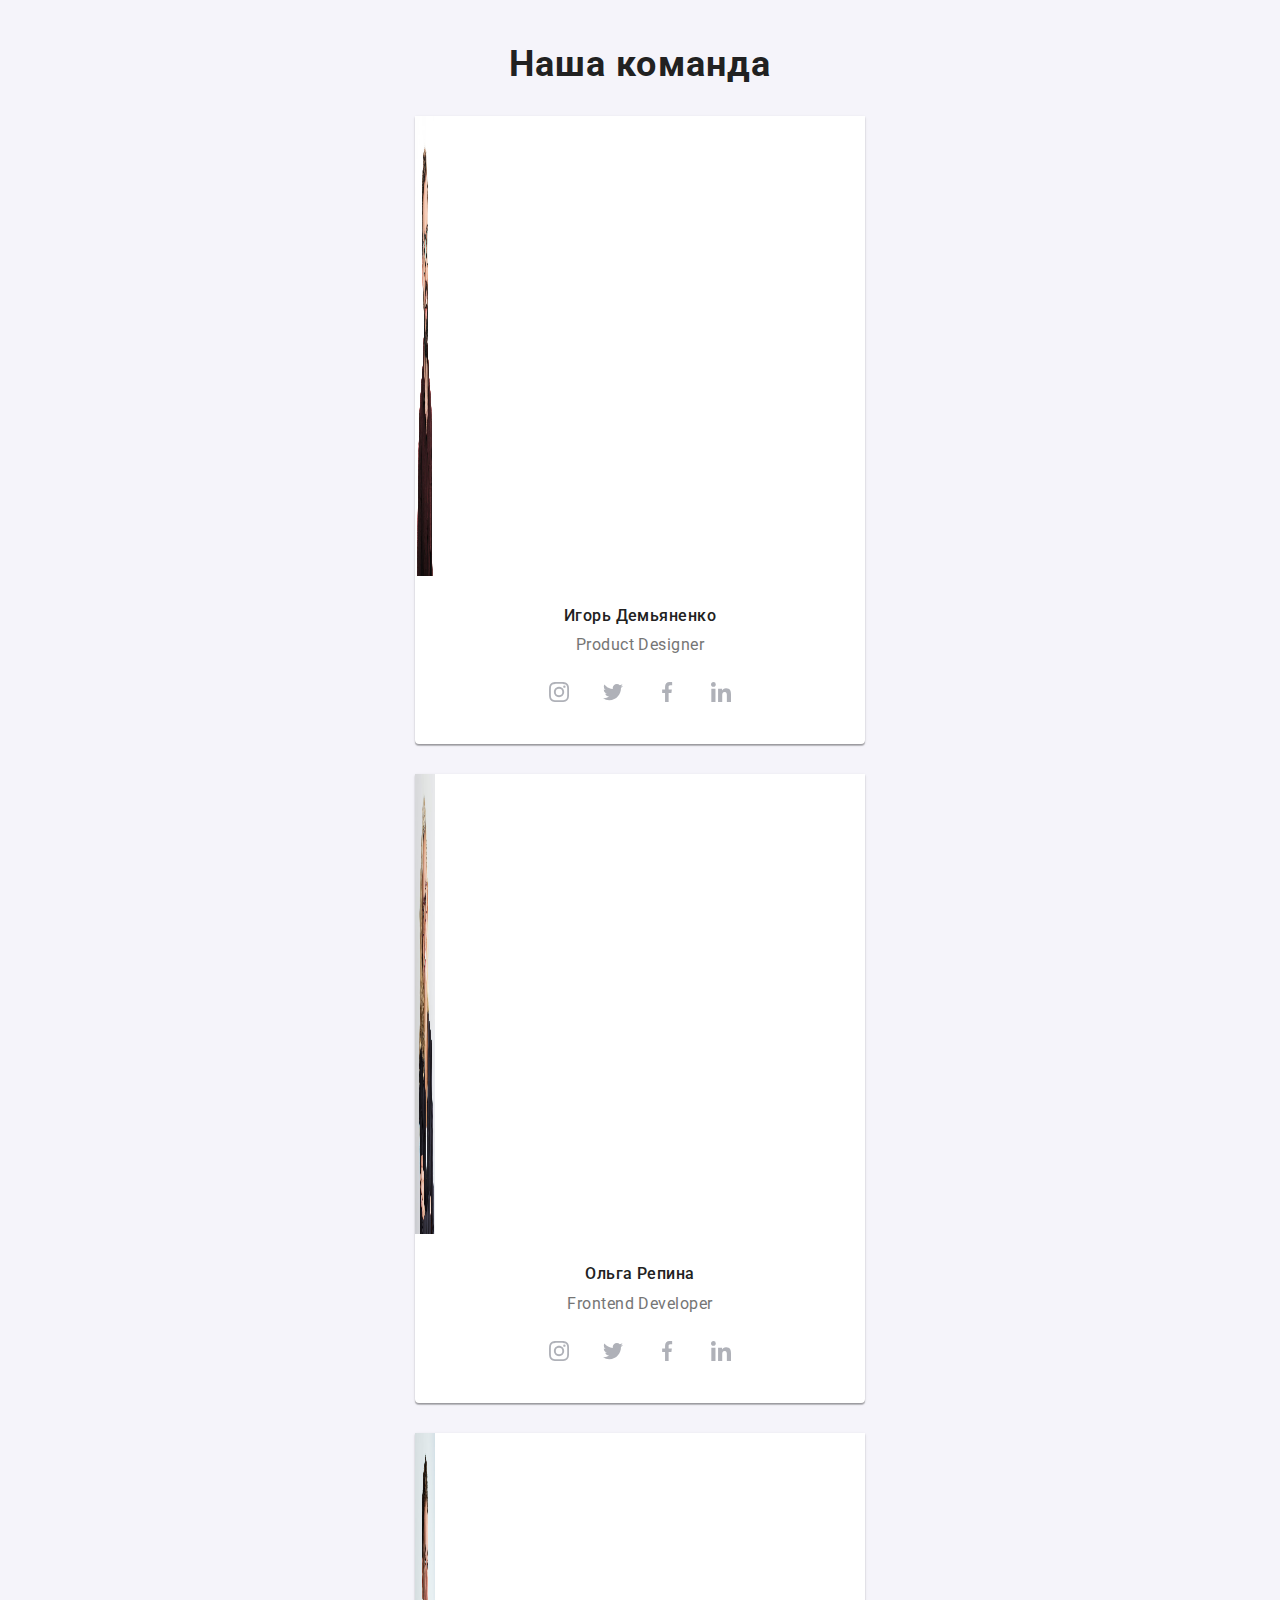
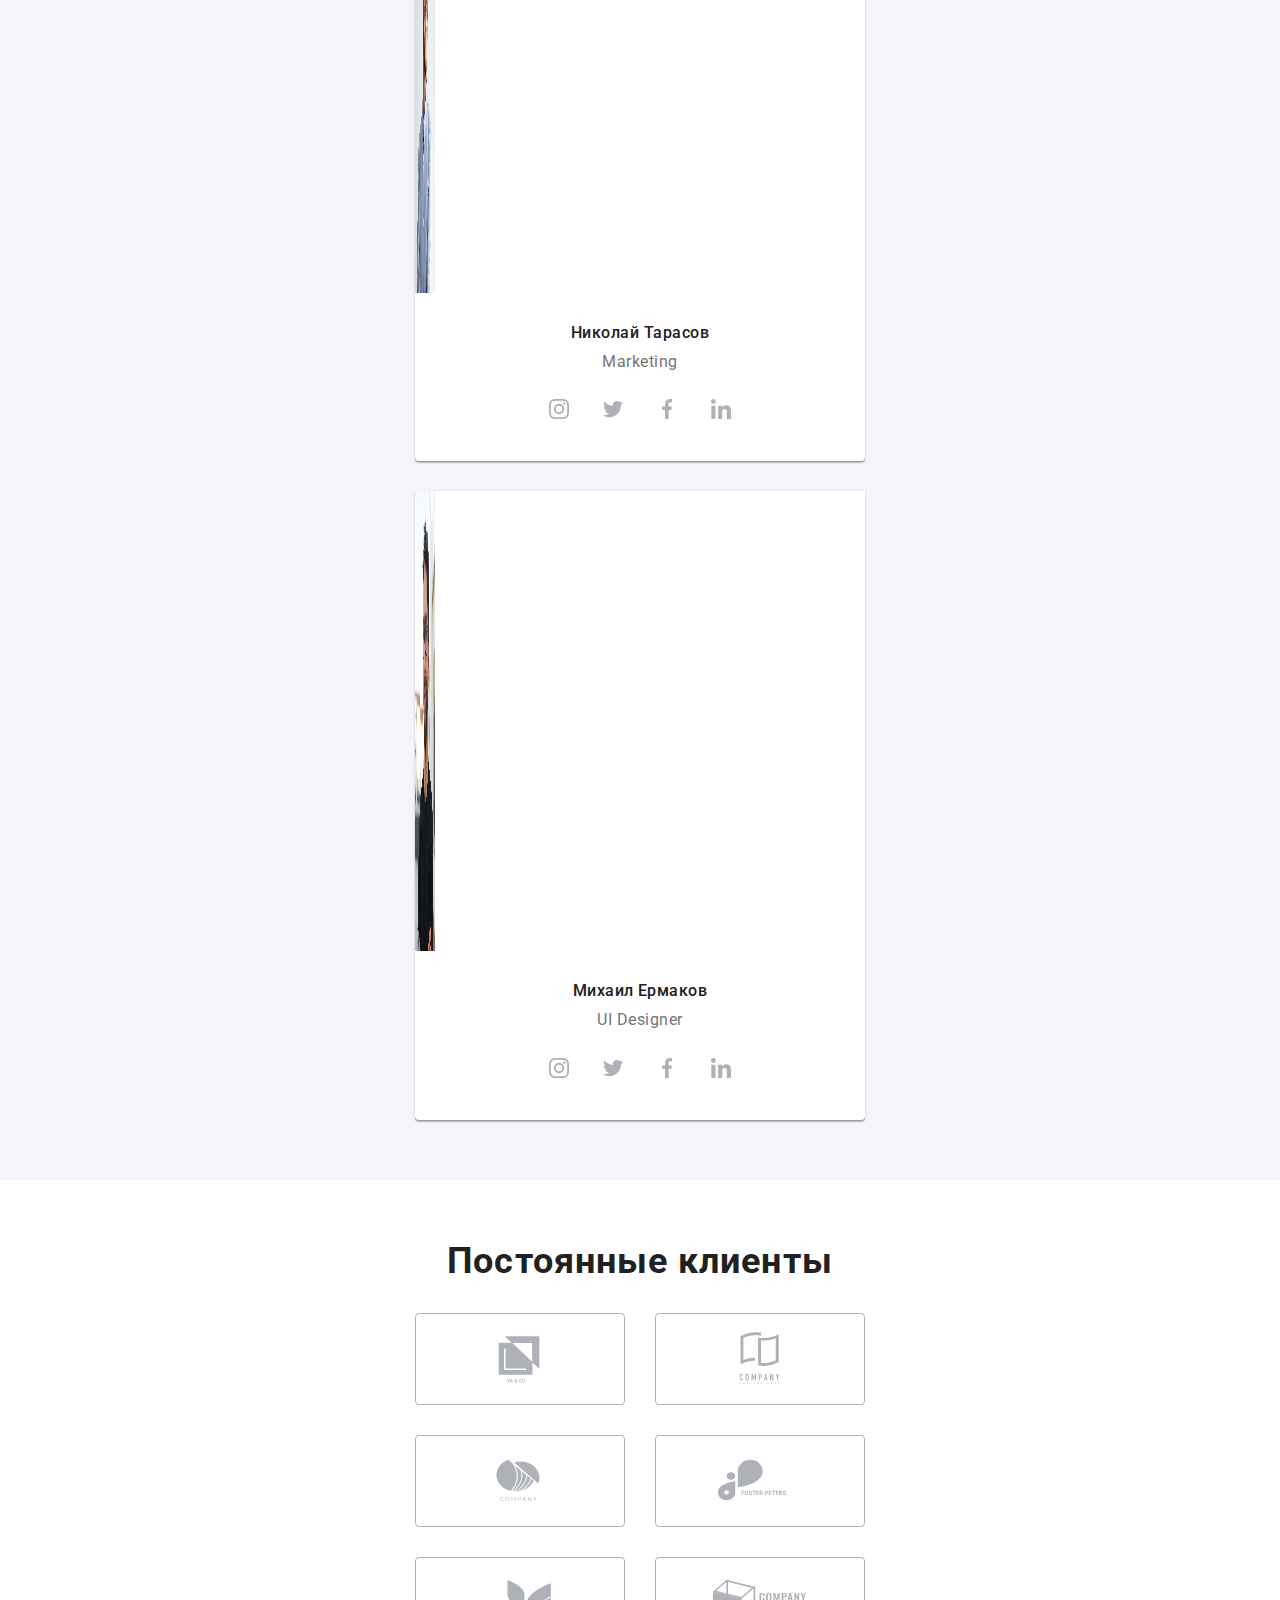
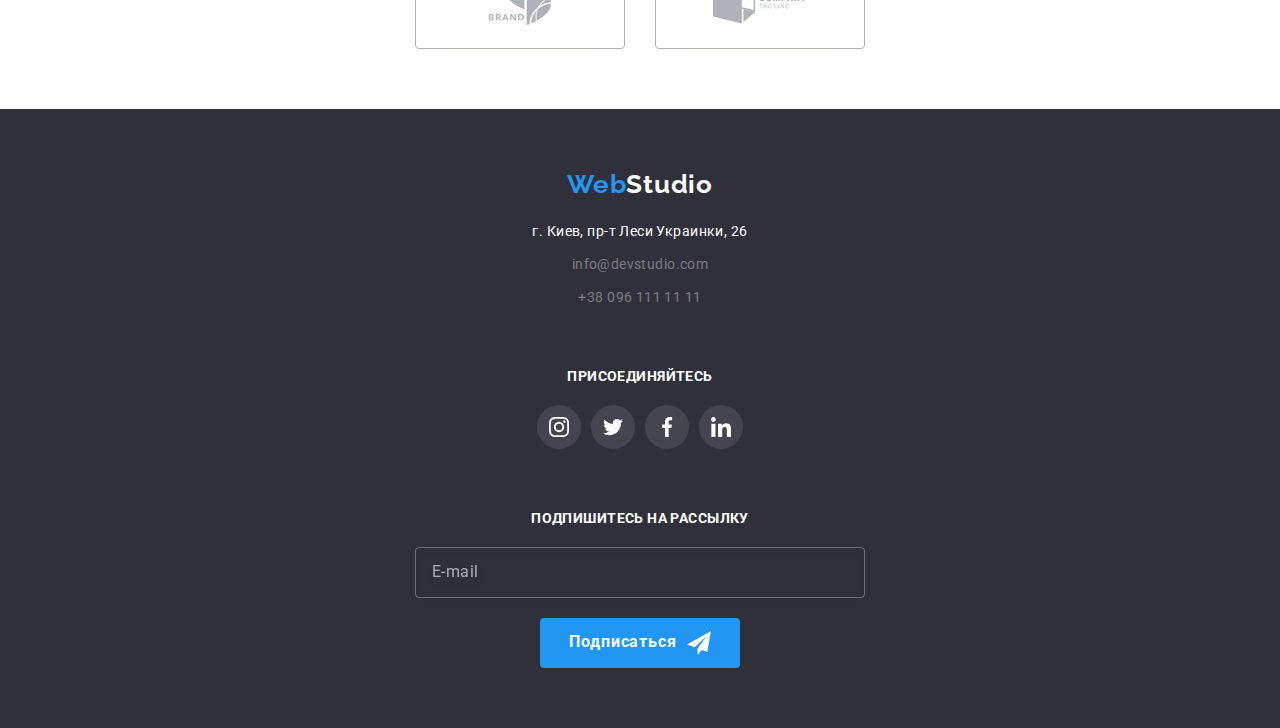
==== commit 6181945b: "Refactoring" ====
--- a/index.html
+++ b/index.html
@@ -24,7 +24,7 @@
                 <a href="#" lang="en" class="logo link"><span class="logo__style">Web</span>Studio</a>
                 <button 
                     type="button"
-                    class="menu-button is-open"
+                    class="menu-button"
                     aria-expanded="false"
                     aria-controls="menu-container"
                     data-menu-button
@@ -34,27 +34,35 @@
                         <use href="./images/icons.svg#cross-icon" class="cross-icon"></use>
                     </svg>
                 </button>
-                <ul class="nav-menu items">
-                    <li class="nav-menu__list list"><a href="./index.html" class="nav-menu__link nav-menu__link--blue link">Студия</a></li>
-                    <li class="nav-menu__list list"><a href="./portfolio.html" class="nav-menu__link link">Портфолио</a></li>
-                    <li class="nav-menu__list list"><a href="#" class="nav-menu__link link">Контакты</a></li>
-                </ul>
-            </nav>
-            <ul class="contacts items">
-                <li class="contacts__list list">
-                    <a href="mailto:info@devstudio.com" class="contacts__link link">
-                        <svg class="contacts__icon" width="16" height="12">
-                            <use href="./images/icons.svg#icon-envelope"></use>
-                        </svg>
-                        info@devstudio.com</a></li>
-                <li class="contacts__list list">
-                    <a href="tel:+380961111111" class="contacts__link link">
-                        <svg class="contacts__icon" width="10" height="16">
-                            <use href="./images/icons.svg#icon-smartphone"></use>
-                        </svg>
-                        +38 096 111 11 11</a>
-                </li>
-            </ul>
+                <div class="mobile-menu" data-menu>
+                    <ul class="nav-menu items">
+                        <li class="nav-menu__list list"><a href="./index.html" class="nav-menu__link nav-menu__link--blue link">Студия</a></li>
+                        <li class="nav-menu__list list"><a href="./portfolio.html" class="nav-menu__link link">Портфолио</a></li>
+                        <li class="nav-menu__list list"><a href="#" class="nav-menu__link link">Контакты</a></li>
+                    </ul>
+                    <ul class="contacts items">
+                        <li class="contacts__list list">
+                            <a href="mailto:info@devstudio.com" class="contacts__link link">
+                                <svg class="contacts__icon" width="16" height="12">
+                                    <use href="./images/icons.svg#icon-envelope"></use>
+                                </svg>
+                                info@devstudio.com</a></li>
+                        <li class="contacts__list list">
+                            <a href="tel:+380961111111" class="contacts__link contacts__link--blue link">
+                                <svg class="contacts__icon" width="10" height="16">
+                                    <use href="./images/icons.svg#icon-smartphone"></use>
+                                </svg>
+                                +38 096 111 11 11</a>
+                        </li>
+                    </ul>
+                    <ul class="comunity items">
+                        <li class="comunity__list list"><a href="#" class="comunity__link link">Instagram</a></li>
+                        <li class="comunity__list list"><a href="#" class="comunity__link link">Twitter</a></li>
+                        <li class="comunity__list list"><a href="#" class="comunity__link link">Facebook</a></li>
+                        <li class="comunity__list list"><a href="#" class="comunity__link link">LinkedIn</a></li>
+                    </ul>
+                    </div>
+                </nav>
         </div>
     </header>
 
--- a/css/styles.min.css
+++ b/css/styles.min.css
@@ -1,2 +1,2 @@
-body{font-family:'Roboto', sans-serif;color:#212121}body.modal-open{overflow:hidden}.container{margin:0 auto;padding:0px 15px}@media screen and (min-width: 480px){.container{width:480px}}.list{list-style:none}.section{padding:60px 0}.subscribe{font-weight:700;font-size:14px;line-height:1.1;margin:0 0 20px 0;color:#fff;letter-spacing:0.03em;text-transform:uppercase}.items{padding:0;margin:0}.title{margin:0 0 30px 0;text-align:center;font-weight:700;font-size:36px;line-height:1.2;color:#212121;letter-spacing:0.03em}.image{display:block;width:450px}.link{text-decoration:none}.visually-hidden{position:absolute;width:1px;height:1px;margin:-1px;border:0;padding:0;white-space:nowrap;-webkit-clip-path:inset(100%);clip-path:inset(100%);clip:rect(0 0 0 0);overflow:hidden}.head-page{border-bottom:1px solid #ECECEC}.head-page>.container{padding:16px 15px}.logo{font-family:'Raleway', sans-serif;font-weight:700;font-size:26px;line-height:1.2;color:#212121;letter-spacing:0.03em}.logo__style{color:#2196F3}.nav-page{display:-webkit-box;display:-ms-flexbox;display:flex;-webkit-box-pack:justify;-ms-flex-pack:justify;justify-content:space-between;-webkit-box-align:center;-ms-flex-align:center;align-items:center}.nav-menu{display:none;margin-left:93px}.nav-menu__list{margin-right:50px}.nav-menu__list:last-child{margin-right:0}.nav-menu__link{position:relative;display:block;padding:32px 0;font-weight:500;font-size:14px;line-height:1.1;color:#212121;letter-spacing:0.02em;-webkit-transition:color 250ms cubic-bezier(0.4, 0, 0.2, 1);transition:color 250ms cubic-bezier(0.4, 0, 0.2, 1)}.nav-menu__link:hover,.nav-menu__link:focus{color:#2196F3}.nav-menu__link--blue{color:#2196F3}.nav-menu__link--blue::after{position:absolute;display:block;left:0;bottom:-1px;content:'';width:100%;height:4px;border-radius:2px;background-color:#2196F3}.contacts{display:none}.contacts__list{margin-left:50px}.contacts__list:first-child{margin-left:0}.contacts__link{font-weight:500;font-size:14px;line-height:1.1;color:#757575;letter-spacing:0.02em;-webkit-transition:color 250ms cubic-bezier(0.4, 0, 0.2, 1);transition:color 250ms cubic-bezier(0.4, 0, 0.2, 1)}.contacts__link:hover,.contacts__link:focus{color:#2196F3}.contacts__icon{margin-right:10px;fill:currentColor}.slider-section{text-align:center;padding:120px 0;background-image:-webkit-gradient(linear, left top, left bottom, from(rgba(47,48,58,0.4)), to(rgba(0,0,0,0.5))),url(../images/Slider-1.jpg),-webkit-gradient(linear, left top, left bottom, from(#2f303a), to(#2f303a));background-image:linear-gradient(rgba(47,48,58,0.4), rgba(0,0,0,0.5)),url(../images/Slider-1.jpg),linear-gradient(#2f303a, #2f303a);background-repeat:no-repeat;max-width:1600px;background-position:center}.page-title{margin:0 auto 30px;max-width:360px;font-weight:900;font-size:26px;line-height:1.6;color:#fff;letter-spacing:0.06em;text-transform:uppercase}.slider-btn{padding:10px 32px;border:none;border-radius:4px;cursor:pointer;font-weight:700;font-size:16px;line-height:1.9;letter-spacing:0.06em;background-color:#2196F3;color:#fff;-webkit-transition:background-color 250ms cubic-bezier(0.4, 0, 0.2, 1);transition:background-color 250ms cubic-bezier(0.4, 0, 0.2, 1)}.slider-btn:hover,.slider-btn:focus{background-color:#188CE8}.features__item{margin-bottom:30px}.features__item:last-child{margin-bottom:0}.features__box{display:-webkit-box;display:-ms-flexbox;display:flex;-webkit-box-pack:center;-ms-flex-pack:center;justify-content:center;-webkit-box-align:center;-ms-flex-align:center;align-items:center;height:120px;margin-bottom:30px;background-color:#F5F4FA}.features__name{text-align:center;margin:0 0 10px 0;font-weight:700;font-size:14px;line-height:1.1;color:#212121;letter-spacing:0.03em;text-transform:uppercase}.features__discribe{margin:0;font-size:14px;line-height:1.7;letter-spacing:0.03em;color:#757575}.action{display:none}.action__item{margin-right:30px}.action__item:last-child{margin-right:0}.action__thumb{position:relative}.action__label{position:absolute;left:0;right:0;bottom:0;padding:27px 0;text-align:center;background-color:#2F303ACC;margin:0}.action__subscribe{margin:0}.team-section{background-color:#F5F4FA}.team-section__item{background-color:#fff;-webkit-box-shadow:0px 1px 3px rgba(0,0,0,0.12),0px 1px 1px rgba(0,0,0,0.14),0px 2px 1px rgba(0,0,0,0.2);box-shadow:0px 1px 3px rgba(0,0,0,0.12),0px 1px 1px rgba(0,0,0,0.14),0px 2px 1px rgba(0,0,0,0.2);border-radius:0px 0px 4px 4px;margin-bottom:30px}.team-section__item:last-child{margin-bottom:0}.team-section__image{display:block;width:20px;height:460px}.member-box{padding:30px 20px}.member-box__icon{fill:#AFB1B8;-webkit-transition:fill 250ms cubic-bezier(0.4, 0, 0.2, 1);transition:fill 250ms cubic-bezier(0.4, 0, 0.2, 1)}.member-box__link:hover .member-box__icon,.member-box__link:focus .member-box__icon{fill:#fff}.member-box__name{margin:0 0 10px 0;text-align:center;font-weight:500;font-size:16px;line-height:1.2;letter-spacing:0.03em;color:#212121}.member-box__discribe{margin:0;text-align:center;font-size:16px;line-height:1.2;letter-spacing:0.03em;color:#757575}.member-box__list{display:-webkit-box;display:-ms-flexbox;display:flex;-webkit-box-pack:center;-ms-flex-pack:center;justify-content:center;margin-top:16px}.member-box__item{margin-right:10px}.member-box__item:last-child{margin-right:0}.member-box__link{width:44px;height:44px;display:-webkit-box;display:-ms-flexbox;display:flex;-webkit-box-pack:center;-ms-flex-pack:center;justify-content:center;-webkit-box-align:center;-ms-flex-align:center;align-items:center;border-radius:50%;-webkit-transition:background-color 250ms cubic-bezier(0.4, 0, 0.2, 1);transition:background-color 250ms cubic-bezier(0.4, 0, 0.2, 1)}.member-box__link:hover,.member-box__link:focus{background-color:#2196F3}.company__lists{display:-webkit-box;display:-ms-flexbox;display:flex;-ms-flex-wrap:wrap;flex-wrap:wrap;margin-top:calc(-1 * 30px);margin-left:calc(-1 * 30px)}.company__logo{width:calc((100% - 2 * 30px) / 2);margin-left:30px;margin-top:30px}.company__link{display:-webkit-box;display:-ms-flexbox;display:flex;-webkit-box-pack:center;-ms-flex-pack:center;justify-content:center;-webkit-box-align:center;-ms-flex-align:center;align-items:center;height:92px;border:1px solid #AFB1B8;border-radius:4px;-webkit-transition:border-color 250ms cubic-bezier(0.4, 0, 0.2, 1);transition:border-color 250ms cubic-bezier(0.4, 0, 0.2, 1)}.company__link:hover,.company__link:focus{border-color:#2196F3}.company__icon{fill:#AFB1B8;-webkit-transition:fill 250ms cubic-bezier(0.4, 0, 0.2, 1);transition:fill 250ms cubic-bezier(0.4, 0, 0.2, 1)}.company__link:hover .company__icon,.company__link:focus .company__icon{fill:#2196F3}.footer{padding:60px 0;background-color:#2F303A}.footer__box{text-align:center}.logo--geometry{display:inline-block;margin-bottom:20px}.logo--color{color:#fff}.address-box{margin-bottom:60px}.address__street{margin:0 0 9px 0;font-size:14px;font-style:normal;line-height:1.7;letter-spacing:0.03em;color:#fff}.address__item{margin-bottom:9px}.address__item:last-child{margin-bottom:0}.address__link{font-style:normal;font-size:14px;line-height:1.7;letter-spacing:0.03em;color:#ffffff60;-webkit-transition:color 250ms cubic-bezier(0.4, 0, 0.2, 1);transition:color 250ms cubic-bezier(0.4, 0, 0.2, 1)}.address__link:hover,.address__link:focus{color:#2196F3}.social{margin-bottom:60px}.social__lists{display:-webkit-box;display:-ms-flexbox;display:flex;-webkit-box-pack:center;-ms-flex-pack:center;justify-content:center}.social__list{margin-right:10px}.social__list:last-child{margin-right:0}.social__link{display:-webkit-box;display:-ms-flexbox;display:flex;-webkit-box-pack:center;-ms-flex-pack:center;justify-content:center;-webkit-box-align:center;-ms-flex-align:center;align-items:center;width:44px;height:44px;background:rgba(255,255,255,0.1);border-radius:50%;-webkit-transition:background-color 250ms cubic-bezier(0.4, 0, 0.2, 1);transition:background-color 250ms cubic-bezier(0.4, 0, 0.2, 1)}.social__link:hover,.social__link:focus{background-color:#2196F3}.social__icon{fill:#fff}.footer-form__input{width:100%;padding:15px 16px;border:1px solid rgba(255,255,255,0.3);-webkit-filter:drop-shadow(0px 4px 4px rgba(0,0,0,0.15));filter:drop-shadow(0px 4px 4px rgba(0,0,0,0.15));border-radius:4px;background-color:transparent;color:#fff;margin:20px 0}.footer-form__input::-webkit-input-placeholder{font-size:16px;line-height:20px;letter-spacing:0.03em;color:rgba(255,255,255,0.6)}.footer-form__input:-ms-input-placeholder{font-size:16px;line-height:20px;letter-spacing:0.03em;color:rgba(255,255,255,0.6)}.footer-form__input::-ms-input-placeholder{font-size:16px;line-height:20px;letter-spacing:0.03em;color:rgba(255,255,255,0.6)}.footer-form__input::placeholder{font-size:16px;line-height:20px;letter-spacing:0.03em;color:rgba(255,255,255,0.6)}@media screen and (min-width: 480px){.footer-form__input{width:450px}}.footer-form__btn{display:-webkit-box;display:-ms-flexbox;display:flex;-webkit-box-pack:center;-ms-flex-pack:center;justify-content:center;-webkit-box-align:center;-ms-flex-align:center;align-items:center;margin:0 auto;width:200px;height:50px;border:none;border-radius:4px;cursor:pointer;font-weight:700;font-size:16px;line-height:1.9;letter-spacing:0.06em;background-color:#2196F3;color:#fff}.footer-form__icon{margin-left:10px}.backdrop{position:fixed;left:0;top:0;bottom:0;right:0;background:rgba(0,0,0,0.2);opacity:1;-webkit-transition:opacity 250ms cubic-bezier(0.4, 0, 0.2, 1);transition:opacity 250ms cubic-bezier(0.4, 0, 0.2, 1);padding:93px 15px;overflow-y:scroll}.is-hidden{opacity:0;pointer-events:none}.modal{background-color:#fff;-webkit-box-shadow:0px 1px 3px rgba(0,0,0,0.12),0px 1px 1px rgba(0,0,0,0.14),0px 2px 1px rgba(0,0,0,0.2);box-shadow:0px 1px 3px rgba(0,0,0,0.12),0px 1px 1px rgba(0,0,0,0.14),0px 2px 1px rgba(0,0,0,0.2);border-radius:4px;padding:40px;-webkit-transform:scale(1);transform:scale(1);-webkit-transition:-webkit-transform 250ms cubic-bezier(0.215, 0.61, 0.355, 1);transition:-webkit-transform 250ms cubic-bezier(0.215, 0.61, 0.355, 1);transition:transform 250ms cubic-bezier(0.215, 0.61, 0.355, 1);transition:transform 250ms cubic-bezier(0.215, 0.61, 0.355, 1), -webkit-transform 250ms cubic-bezier(0.215, 0.61, 0.355, 1)}@media screen and (min-width: 480px){.modal{position:absolute;top:50%;left:50%;width:450px;height:609px;-webkit-transform:translate(-50%, -50%);transform:translate(-50%, -50%)}}.backdrop.is-hidden .modal{-webkit-transform:translate(-50%, -50%) scale(0.5);transform:translate(-50%, -50%) scale(0.5)}.modal__button{position:absolute;top:8px;right:8px;display:-webkit-box;display:-ms-flexbox;display:flex;width:30px;height:30px;-webkit-box-align:center;-ms-flex-align:center;align-items:center;border:1px solid rgba(0,0,0,0.1);border-radius:50%;background-color:#fff;cursor:pointer}.modal__svg{-webkit-transition:fill 250ms cubic-bezier(0.4, 0, 0.2, 1);transition:fill 250ms cubic-bezier(0.4, 0, 0.2, 1)}.modal__button:hover .modal__svg,.modal__button:focus .modal__svg{fill:#2196F3}.modal__title{margin:0 0 12px 0;font-weight:700;font-size:20px;line-height:23px;text-align:center;letter-spacing:0.03em;color:#212121}.modal__field{position:relative;display:-webkit-box;display:-ms-flexbox;display:flex;-webkit-box-orient:vertical;-webkit-box-direction:normal;-ms-flex-direction:column;flex-direction:column;margin-bottom:10px}.modal__input{padding-left:42px;width:100%;max-width:370px;height:40px;border:1px solid rgba(33,33,33,0.2);border-radius:4px;-webkit-transition:border-color 250ms cubic-bezier(0.4, 0, 0.2, 1);transition:border-color 250ms cubic-bezier(0.4, 0, 0.2, 1)}.modal__field:focus-within>.modal__input{outline:none;border-color:#2196F3}.modal__icon{position:absolute;top:29px;left:12px;-webkit-transition:fill 250ms cubic-bezier(0.4, 0, 0.2, 1);transition:fill 250ms cubic-bezier(0.4, 0, 0.2, 1)}.modal__field:focus-within>.modal__icon{fill:#2196F3}.modal__label{margin-bottom:4px;font-size:12px;line-height:14px;letter-spacing:0.01em;color:#757575}.modal__area{padding:12px 16px;height:120px;border:1px solid rgba(33,33,33,0.2);border-radius:4px;resize:none;-webkit-transition:border-color 250ms cubic-bezier(0.4, 0, 0.2, 1);transition:border-color 250ms cubic-bezier(0.4, 0, 0.2, 1)}.modal__field:focus-within>.modal__area{outline:none;border-color:#2196F3}.modal__area::-webkit-input-placeholder{font-size:12px;line-height:14px;letter-spacing:0.01em;color:rgba(117,117,117,0.5)}.modal__area:-ms-input-placeholder{font-size:12px;line-height:14px;letter-spacing:0.01em;color:rgba(117,117,117,0.5)}.modal__area::-ms-input-placeholder{font-size:12px;line-height:14px;letter-spacing:0.01em;color:rgba(117,117,117,0.5)}.modal__area::placeholder{font-size:12px;line-height:14px;letter-spacing:0.01em;color:rgba(117,117,117,0.5)}.modal__btn{display:block;margin:30px auto 0;width:200px;height:50px;border:none;border-radius:4px;cursor:pointer;font-weight:700;font-size:16px;line-height:1.9;letter-spacing:0.06em;background-color:#2196F3;color:#fff;-webkit-transition:-webkit-filter 250ms cubic-bezier(0.4, 0, 0.2, 1);transition:-webkit-filter 250ms cubic-bezier(0.4, 0, 0.2, 1);transition:filter 250ms cubic-bezier(0.4, 0, 0.2, 1);transition:filter 250ms cubic-bezier(0.4, 0, 0.2, 1), -webkit-filter 250ms cubic-bezier(0.4, 0, 0.2, 1)}.modal__btn:hover,.modal__btn:focus{-webkit-filter:drop-shadow(0px 4px 4px rgba(0,0,0,0.25));filter:drop-shadow(0px 4px 4px rgba(0,0,0,0.25))}.modal__checkbox{display:-webkit-box;display:-ms-flexbox;display:flex;-webkit-box-pack:center;-ms-flex-pack:center;justify-content:center;-webkit-box-align:center;-ms-flex-align:center;align-items:center;margin-top:20px;font-size:12px;line-height:14px;letter-spacing:0.03em;color:#757575}.modal__link{font-size:12px;line-height:14px;margin-left:5px;letter-spacing:0.03em;-webkit-text-decoration-line:underline;text-decoration-line:underline;color:#2196F3}.modal__img{width:16px;height:15px;margin-right:8px;border:2px solid #000;border-radius:2px;-webkit-transition:background-color 250ms cubic-bezier(0.4, 0, 0.2, 1),background-image 250ms cubic-bezier(0.4, 0, 0.2, 1),border-color 250ms cubic-bezier(0.4, 0, 0.2, 1);transition:background-color 250ms cubic-bezier(0.4, 0, 0.2, 1),background-image 250ms cubic-bezier(0.4, 0, 0.2, 1),border-color 250ms cubic-bezier(0.4, 0, 0.2, 1)}.modal__input--checked:checked+.modal__img{border-color:transparent;background-color:#2196F3;background-image:url("data:image/svg+xml,%3Csvg width='13' height='10' viewBox='0 0 13 10' fill='none' xmlns='http://www.w3.org/2000/svg'%3E%3Cpath d='M1.95703 4.75166L1.88825 4.68604L1.81923 4.75141L0.93123 5.59258L0.854858 5.66492L0.930974 5.73753L4.42671 9.07236L4.49574 9.1382L4.56476 9.07236L12.069 1.91352L12.1449 1.84116L12.069 1.76881L11.1873 0.927644L11.1183 0.861826L11.0493 0.927611L4.49577 7.17353L1.95703 4.75166Z' fill='white' stroke='white' stroke-width='0.2'/%3E%3C/svg%3E");background-repeat:no-repeat}.menu-button{border:none;background-color:transparent;padding:0}.cross-icon{display:none}.menu-button.is-open .cross-icon{display:block}.menu-button.is-open .burger-icon{display:none}
+body{font-family:'Roboto', sans-serif;color:#212121}body.modal-open{overflow:hidden}.container{margin:0 auto;padding:0px 15px}@media screen and (min-width: 480px){.container{width:480px}}.list{list-style:none}.section{padding:60px 0}.subscribe{font-weight:700;font-size:14px;line-height:1.1;margin:0 0 20px 0;color:#fff;letter-spacing:0.03em;text-transform:uppercase}.items{padding:0;margin:0}.title{margin:0 0 30px 0;text-align:center;font-weight:700;font-size:36px;line-height:1.2;color:#212121;letter-spacing:0.03em}.image{display:block;width:450px}.link{text-decoration:none}.visually-hidden{position:absolute;width:1px;height:1px;margin:-1px;border:0;padding:0;white-space:nowrap;-webkit-clip-path:inset(100%);clip-path:inset(100%);clip:rect(0 0 0 0);overflow:hidden}.head-page{position:relative;border-bottom:1px solid #ECECEC}.head-page>.container{padding:16px 15px}.logo{font-family:'Raleway', sans-serif;font-weight:700;font-size:26px;line-height:1.2;color:#212121;letter-spacing:0.03em}.logo__style{color:#2196F3}.nav-page{display:-webkit-box;display:-ms-flexbox;display:flex;-webkit-box-pack:justify;-ms-flex-pack:justify;justify-content:space-between;-webkit-box-align:center;-ms-flex-align:center;align-items:center}.nav-menu{display:block;margin-bottom:auto}.nav-menu__list{margin-bottom:32px}.nav-menu__link{position:relative;display:block;font-weight:500;font-size:40px;line-height:1.175;color:#212121;letter-spacing:0.02em;-webkit-transition:color 250ms cubic-bezier(0.4, 0, 0.2, 1);transition:color 250ms cubic-bezier(0.4, 0, 0.2, 1)}.nav-menu__link:hover,.nav-menu__link:focus{color:#2196F3}.contacts{display:-webkit-box;display:-ms-flexbox;display:flex;-webkit-box-orient:vertical;-webkit-box-direction:reverse;-ms-flex-direction:column-reverse;flex-direction:column-reverse;margin-bottom:64px}.contacts__list{margin-bottom:32px}.contacts__link{font-weight:500;font-size:24px;line-height:1.16;color:#757575;letter-spacing:0.02em;-webkit-transition:color 250ms cubic-bezier(0.4, 0, 0.2, 1);transition:color 250ms cubic-bezier(0.4, 0, 0.2, 1)}.contacts__link:hover,.contacts__link:focus{color:#2196F3}.contacts__link--blue{font-size:34px;line-height:40px;color:#2196F3}.contacts__icon{display:none;margin-right:10px;fill:currentColor}.slider-section{text-align:center;padding:120px 0;background-image:-webkit-gradient(linear, left top, left bottom, from(rgba(47,48,58,0.4)), to(rgba(0,0,0,0.5))),url(../images/Slider-1.jpg),-webkit-gradient(linear, left top, left bottom, from(#2f303a), to(#2f303a));background-image:linear-gradient(rgba(47,48,58,0.4), rgba(0,0,0,0.5)),url(../images/Slider-1.jpg),linear-gradient(#2f303a, #2f303a);background-repeat:no-repeat;max-width:1600px;background-position:center}.page-title{margin:0 auto 30px;max-width:360px;font-weight:900;font-size:26px;line-height:1.6;color:#fff;letter-spacing:0.06em;text-transform:uppercase}.slider-btn{padding:10px 32px;border:none;border-radius:4px;cursor:pointer;font-weight:700;font-size:16px;line-height:1.9;letter-spacing:0.06em;background-color:#2196F3;color:#fff;-webkit-transition:background-color 250ms cubic-bezier(0.4, 0, 0.2, 1);transition:background-color 250ms cubic-bezier(0.4, 0, 0.2, 1)}.slider-btn:hover,.slider-btn:focus{background-color:#188CE8}.features__item{margin-bottom:30px}.features__item:last-child{margin-bottom:0}.features__box{display:-webkit-box;display:-ms-flexbox;display:flex;-webkit-box-pack:center;-ms-flex-pack:center;justify-content:center;-webkit-box-align:center;-ms-flex-align:center;align-items:center;height:120px;margin-bottom:30px;background-color:#F5F4FA}.features__name{text-align:center;margin:0 0 10px 0;font-weight:700;font-size:14px;line-height:1.1;color:#212121;letter-spacing:0.03em;text-transform:uppercase}.features__discribe{margin:0;font-size:14px;line-height:1.7;letter-spacing:0.03em;color:#757575}.action{display:none}.action__item{margin-right:30px}.action__item:last-child{margin-right:0}.action__thumb{position:relative}.action__label{position:absolute;left:0;right:0;bottom:0;padding:27px 0;text-align:center;background-color:#2F303ACC;margin:0}.action__subscribe{margin:0}.team-section{background-color:#F5F4FA}.team-section__item{background-color:#fff;-webkit-box-shadow:0px 1px 3px rgba(0,0,0,0.12),0px 1px 1px rgba(0,0,0,0.14),0px 2px 1px rgba(0,0,0,0.2);box-shadow:0px 1px 3px rgba(0,0,0,0.12),0px 1px 1px rgba(0,0,0,0.14),0px 2px 1px rgba(0,0,0,0.2);border-radius:0px 0px 4px 4px;margin-bottom:30px}.team-section__item:last-child{margin-bottom:0}.team-section__image{display:block;width:20px;height:460px}.member-box{padding:30px 20px}.member-box__icon{fill:#AFB1B8;-webkit-transition:fill 250ms cubic-bezier(0.4, 0, 0.2, 1);transition:fill 250ms cubic-bezier(0.4, 0, 0.2, 1)}.member-box__link:hover .member-box__icon,.member-box__link:focus .member-box__icon{fill:#fff}.member-box__name{margin:0 0 10px 0;text-align:center;font-weight:500;font-size:16px;line-height:1.2;letter-spacing:0.03em;color:#212121}.member-box__discribe{margin:0;text-align:center;font-size:16px;line-height:1.2;letter-spacing:0.03em;color:#757575}.member-box__list{display:-webkit-box;display:-ms-flexbox;display:flex;-webkit-box-pack:center;-ms-flex-pack:center;justify-content:center;margin-top:16px}.member-box__item{margin-right:10px}.member-box__item:last-child{margin-right:0}.member-box__link{width:44px;height:44px;display:-webkit-box;display:-ms-flexbox;display:flex;-webkit-box-pack:center;-ms-flex-pack:center;justify-content:center;-webkit-box-align:center;-ms-flex-align:center;align-items:center;border-radius:50%;-webkit-transition:background-color 250ms cubic-bezier(0.4, 0, 0.2, 1);transition:background-color 250ms cubic-bezier(0.4, 0, 0.2, 1)}.member-box__link:hover,.member-box__link:focus{background-color:#2196F3}.company__lists{display:-webkit-box;display:-ms-flexbox;display:flex;-ms-flex-wrap:wrap;flex-wrap:wrap;margin-top:calc(-1 * 30px);margin-left:calc(-1 * 30px)}.company__logo{width:calc((100% - 2 * 30px) / 2);margin-left:30px;margin-top:30px}.company__link{display:-webkit-box;display:-ms-flexbox;display:flex;-webkit-box-pack:center;-ms-flex-pack:center;justify-content:center;-webkit-box-align:center;-ms-flex-align:center;align-items:center;height:92px;border:1px solid #AFB1B8;border-radius:4px;-webkit-transition:border-color 250ms cubic-bezier(0.4, 0, 0.2, 1);transition:border-color 250ms cubic-bezier(0.4, 0, 0.2, 1)}.company__link:hover,.company__link:focus{border-color:#2196F3}.company__icon{fill:#AFB1B8;-webkit-transition:fill 250ms cubic-bezier(0.4, 0, 0.2, 1);transition:fill 250ms cubic-bezier(0.4, 0, 0.2, 1)}.company__link:hover .company__icon,.company__link:focus .company__icon{fill:#2196F3}.footer{padding:60px 0;background-color:#2F303A}.footer__box{text-align:center}.logo--geometry{display:inline-block;margin-bottom:20px}.logo--color{color:#fff}.address-box{margin-bottom:60px}.address__street{margin:0 0 9px 0;font-size:14px;font-style:normal;line-height:1.7;letter-spacing:0.03em;color:#fff}.address__item{margin-bottom:9px}.address__item:last-child{margin-bottom:0}.address__link{font-style:normal;font-size:14px;line-height:1.7;letter-spacing:0.03em;color:#ffffff60;-webkit-transition:color 250ms cubic-bezier(0.4, 0, 0.2, 1);transition:color 250ms cubic-bezier(0.4, 0, 0.2, 1)}.address__link:hover,.address__link:focus{color:#2196F3}.social{margin-bottom:60px}.social__lists{display:-webkit-box;display:-ms-flexbox;display:flex;-webkit-box-pack:center;-ms-flex-pack:center;justify-content:center}.social__list{margin-right:10px}.social__list:last-child{margin-right:0}.social__link{display:-webkit-box;display:-ms-flexbox;display:flex;-webkit-box-pack:center;-ms-flex-pack:center;justify-content:center;-webkit-box-align:center;-ms-flex-align:center;align-items:center;width:44px;height:44px;background:rgba(255,255,255,0.1);border-radius:50%;-webkit-transition:background-color 250ms cubic-bezier(0.4, 0, 0.2, 1);transition:background-color 250ms cubic-bezier(0.4, 0, 0.2, 1)}.social__link:hover,.social__link:focus{background-color:#2196F3}.social__icon{fill:#fff}.footer-form__input{width:100%;padding:15px 16px;border:1px solid rgba(255,255,255,0.3);-webkit-filter:drop-shadow(0px 4px 4px rgba(0,0,0,0.15));filter:drop-shadow(0px 4px 4px rgba(0,0,0,0.15));border-radius:4px;background-color:transparent;color:#fff;margin:20px 0}.footer-form__input::-webkit-input-placeholder{font-size:16px;line-height:20px;letter-spacing:0.03em;color:rgba(255,255,255,0.6)}.footer-form__input:-ms-input-placeholder{font-size:16px;line-height:20px;letter-spacing:0.03em;color:rgba(255,255,255,0.6)}.footer-form__input::-ms-input-placeholder{font-size:16px;line-height:20px;letter-spacing:0.03em;color:rgba(255,255,255,0.6)}.footer-form__input::placeholder{font-size:16px;line-height:20px;letter-spacing:0.03em;color:rgba(255,255,255,0.6)}@media screen and (min-width: 480px){.footer-form__input{width:450px}}.footer-form__btn{display:-webkit-box;display:-ms-flexbox;display:flex;-webkit-box-pack:center;-ms-flex-pack:center;justify-content:center;-webkit-box-align:center;-ms-flex-align:center;align-items:center;margin:0 auto;width:200px;height:50px;border:none;border-radius:4px;cursor:pointer;font-weight:700;font-size:16px;line-height:1.9;letter-spacing:0.06em;background-color:#2196F3;color:#fff}.footer-form__icon{margin-left:10px}.backdrop{position:fixed;left:0;top:0;bottom:0;right:0;background:rgba(0,0,0,0.2);opacity:1;-webkit-transition:opacity 250ms cubic-bezier(0.4, 0, 0.2, 1);transition:opacity 250ms cubic-bezier(0.4, 0, 0.2, 1);padding:93px 15px;overflow-y:scroll}.is-hidden{opacity:0;pointer-events:none}.modal{background-color:#fff;-webkit-box-shadow:0px 1px 3px rgba(0,0,0,0.12),0px 1px 1px rgba(0,0,0,0.14),0px 2px 1px rgba(0,0,0,0.2);box-shadow:0px 1px 3px rgba(0,0,0,0.12),0px 1px 1px rgba(0,0,0,0.14),0px 2px 1px rgba(0,0,0,0.2);border-radius:4px;padding:40px;-webkit-transform:scale(1);transform:scale(1);-webkit-transition:-webkit-transform 250ms cubic-bezier(0.215, 0.61, 0.355, 1);transition:-webkit-transform 250ms cubic-bezier(0.215, 0.61, 0.355, 1);transition:transform 250ms cubic-bezier(0.215, 0.61, 0.355, 1);transition:transform 250ms cubic-bezier(0.215, 0.61, 0.355, 1), -webkit-transform 250ms cubic-bezier(0.215, 0.61, 0.355, 1)}@media screen and (min-width: 480px){.modal{position:absolute;top:50%;left:50%;width:450px;height:609px;-webkit-transform:translate(-50%, -50%);transform:translate(-50%, -50%)}}.backdrop.is-hidden .modal{-webkit-transform:translate(-50%, -50%) scale(0.5);transform:translate(-50%, -50%) scale(0.5)}.modal__button{position:absolute;top:8px;right:8px;display:-webkit-box;display:-ms-flexbox;display:flex;width:30px;height:30px;-webkit-box-align:center;-ms-flex-align:center;align-items:center;border:1px solid rgba(0,0,0,0.1);border-radius:50%;background-color:#fff;cursor:pointer}.modal__svg{-webkit-transition:fill 250ms cubic-bezier(0.4, 0, 0.2, 1);transition:fill 250ms cubic-bezier(0.4, 0, 0.2, 1)}.modal__button:hover .modal__svg,.modal__button:focus .modal__svg{fill:#2196F3}.modal__title{margin:0 0 12px 0;font-weight:700;font-size:20px;line-height:23px;text-align:center;letter-spacing:0.03em;color:#212121}.modal__field{position:relative;display:-webkit-box;display:-ms-flexbox;display:flex;-webkit-box-orient:vertical;-webkit-box-direction:normal;-ms-flex-direction:column;flex-direction:column;margin-bottom:10px}.modal__input{padding-left:42px;width:100%;max-width:370px;height:40px;border:1px solid rgba(33,33,33,0.2);border-radius:4px;-webkit-transition:border-color 250ms cubic-bezier(0.4, 0, 0.2, 1);transition:border-color 250ms cubic-bezier(0.4, 0, 0.2, 1)}.modal__field:focus-within>.modal__input{outline:none;border-color:#2196F3}.modal__icon{position:absolute;top:29px;left:12px;-webkit-transition:fill 250ms cubic-bezier(0.4, 0, 0.2, 1);transition:fill 250ms cubic-bezier(0.4, 0, 0.2, 1)}.modal__field:focus-within>.modal__icon{fill:#2196F3}.modal__label{margin-bottom:4px;font-size:12px;line-height:14px;letter-spacing:0.01em;color:#757575}.modal__area{padding:12px 16px;height:120px;border:1px solid rgba(33,33,33,0.2);border-radius:4px;resize:none;-webkit-transition:border-color 250ms cubic-bezier(0.4, 0, 0.2, 1);transition:border-color 250ms cubic-bezier(0.4, 0, 0.2, 1)}.modal__field:focus-within>.modal__area{outline:none;border-color:#2196F3}.modal__area::-webkit-input-placeholder{font-size:12px;line-height:14px;letter-spacing:0.01em;color:rgba(117,117,117,0.5)}.modal__area:-ms-input-placeholder{font-size:12px;line-height:14px;letter-spacing:0.01em;color:rgba(117,117,117,0.5)}.modal__area::-ms-input-placeholder{font-size:12px;line-height:14px;letter-spacing:0.01em;color:rgba(117,117,117,0.5)}.modal__area::placeholder{font-size:12px;line-height:14px;letter-spacing:0.01em;color:rgba(117,117,117,0.5)}.modal__btn{display:block;margin:30px auto 0;width:200px;height:50px;border:none;border-radius:4px;cursor:pointer;font-weight:700;font-size:16px;line-height:1.9;letter-spacing:0.06em;background-color:#2196F3;color:#fff;-webkit-transition:-webkit-filter 250ms cubic-bezier(0.4, 0, 0.2, 1);transition:-webkit-filter 250ms cubic-bezier(0.4, 0, 0.2, 1);transition:filter 250ms cubic-bezier(0.4, 0, 0.2, 1);transition:filter 250ms cubic-bezier(0.4, 0, 0.2, 1), -webkit-filter 250ms cubic-bezier(0.4, 0, 0.2, 1)}.modal__btn:hover,.modal__btn:focus{-webkit-filter:drop-shadow(0px 4px 4px rgba(0,0,0,0.25));filter:drop-shadow(0px 4px 4px rgba(0,0,0,0.25))}.modal__checkbox{display:-webkit-box;display:-ms-flexbox;display:flex;-webkit-box-pack:center;-ms-flex-pack:center;justify-content:center;-webkit-box-align:center;-ms-flex-align:center;align-items:center;margin-top:20px;font-size:12px;line-height:14px;letter-spacing:0.03em;color:#757575}.modal__link{font-size:12px;line-height:14px;margin-left:5px;letter-spacing:0.03em;-webkit-text-decoration-line:underline;text-decoration-line:underline;color:#2196F3}.modal__img{width:16px;height:15px;margin-right:8px;border:2px solid #000;border-radius:2px;-webkit-transition:background-color 250ms cubic-bezier(0.4, 0, 0.2, 1),background-image 250ms cubic-bezier(0.4, 0, 0.2, 1),border-color 250ms cubic-bezier(0.4, 0, 0.2, 1);transition:background-color 250ms cubic-bezier(0.4, 0, 0.2, 1),background-image 250ms cubic-bezier(0.4, 0, 0.2, 1),border-color 250ms cubic-bezier(0.4, 0, 0.2, 1)}.modal__input--checked:checked+.modal__img{border-color:transparent;background-color:#2196F3;background-image:url("data:image/svg+xml,%3Csvg width='13' height='10' viewBox='0 0 13 10' fill='none' xmlns='http://www.w3.org/2000/svg'%3E%3Cpath d='M1.95703 4.75166L1.88825 4.68604L1.81923 4.75141L0.93123 5.59258L0.854858 5.66492L0.930974 5.73753L4.42671 9.07236L4.49574 9.1382L4.56476 9.07236L12.069 1.91352L12.1449 1.84116L12.069 1.76881L11.1873 0.927644L11.1183 0.861826L11.0493 0.927611L4.49577 7.17353L1.95703 4.75166Z' fill='white' stroke='white' stroke-width='0.2'/%3E%3C/svg%3E");background-repeat:no-repeat}.menu-button{border:none;background-color:transparent;padding:0;z-index:999}.cross-icon{display:none}.menu-button.is-open .cross-icon{display:block}.menu-button.is-open .burger-icon{display:none}.mobile-menu{display:none}.mobile-menu.is-open{display:block;position:absolute;top:0;left:0;width:100vw;height:100vh;padding:48px 40px;background-color:#fff}.comunity{display:-webkit-box;display:-ms-flexbox;display:flex;-ms-flex-wrap:wrap;flex-wrap:wrap}.comunity__list{margin-right:10px}.comunity__list::after{content:'';border:1px solid rgba(33,33,33,0.2);-webkit-transform:rotate(90deg);transform:rotate(90deg);margin-left:10px}.comunity__link{font-weight:500;font-size:18px;line-height:1.2px;letter-spacing:0.02em;color:#2196F3}
 /*# sourceMappingURL=styles.min.css.map */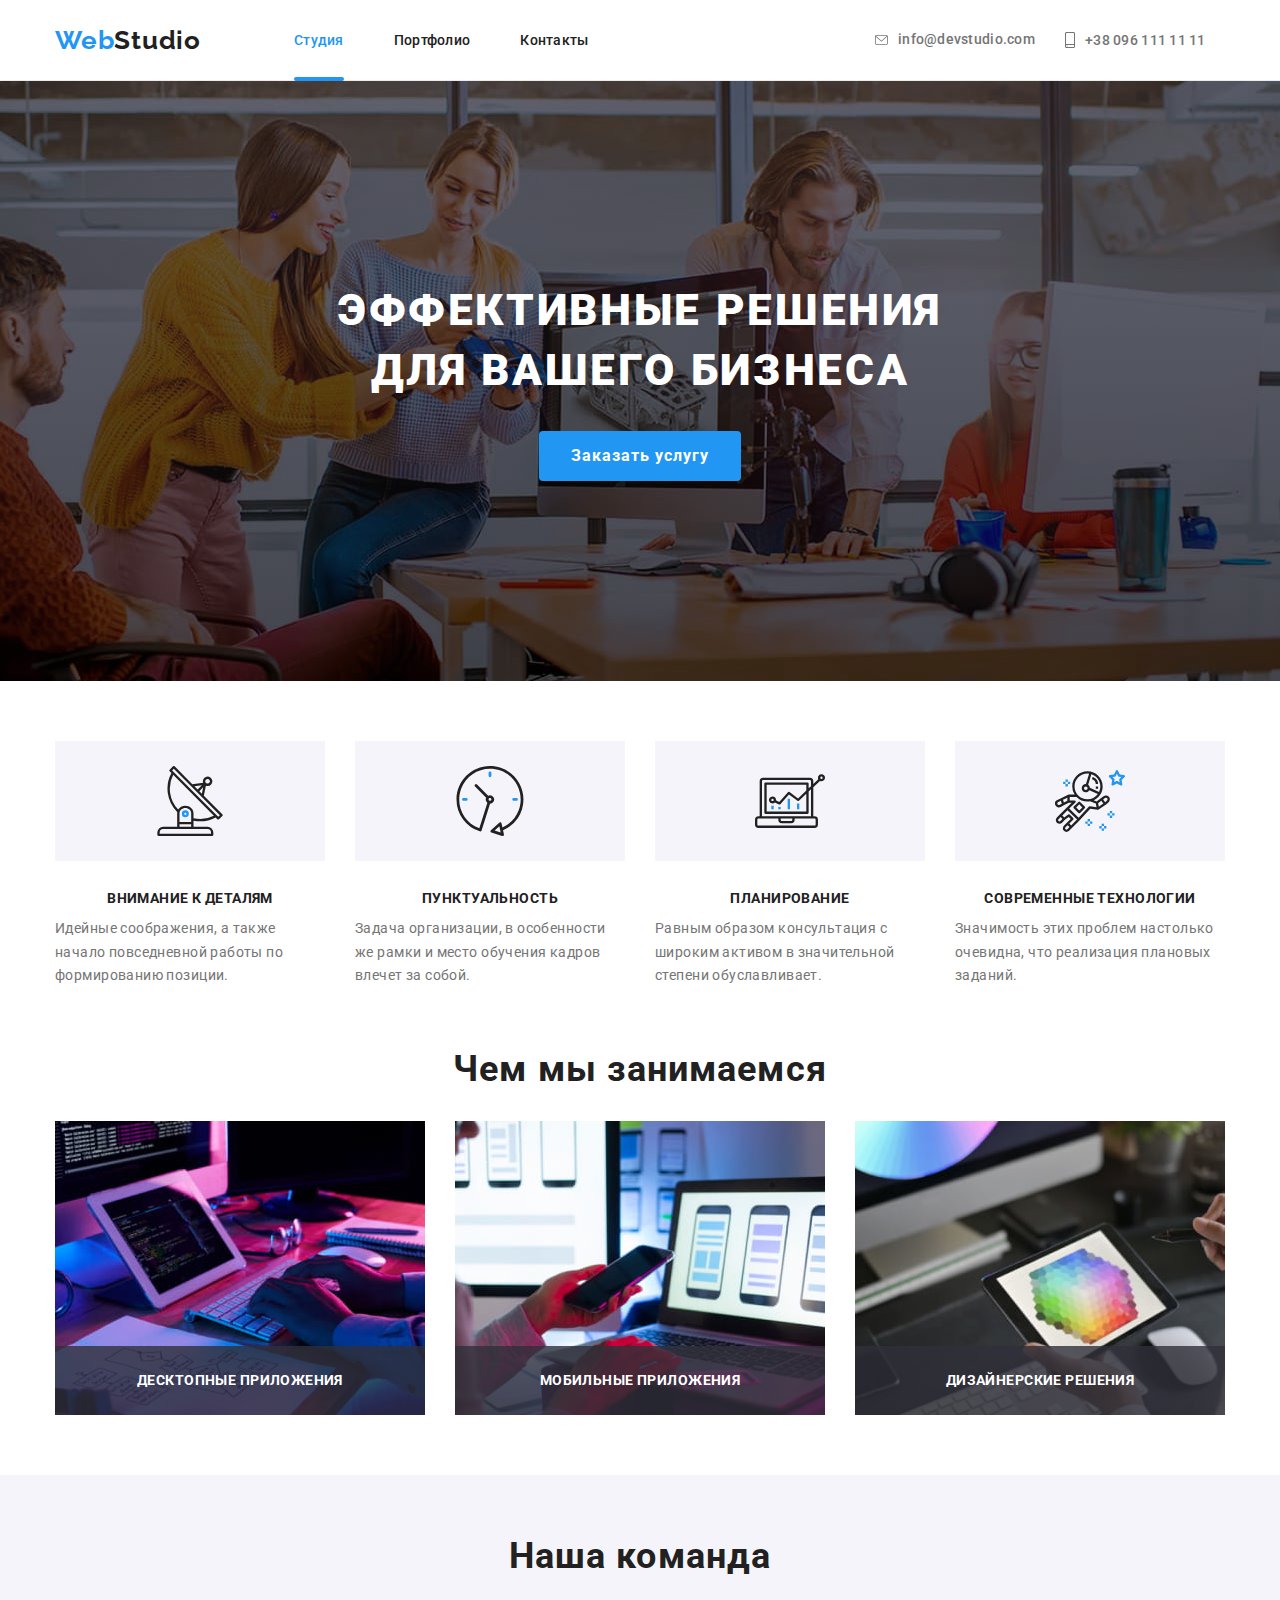
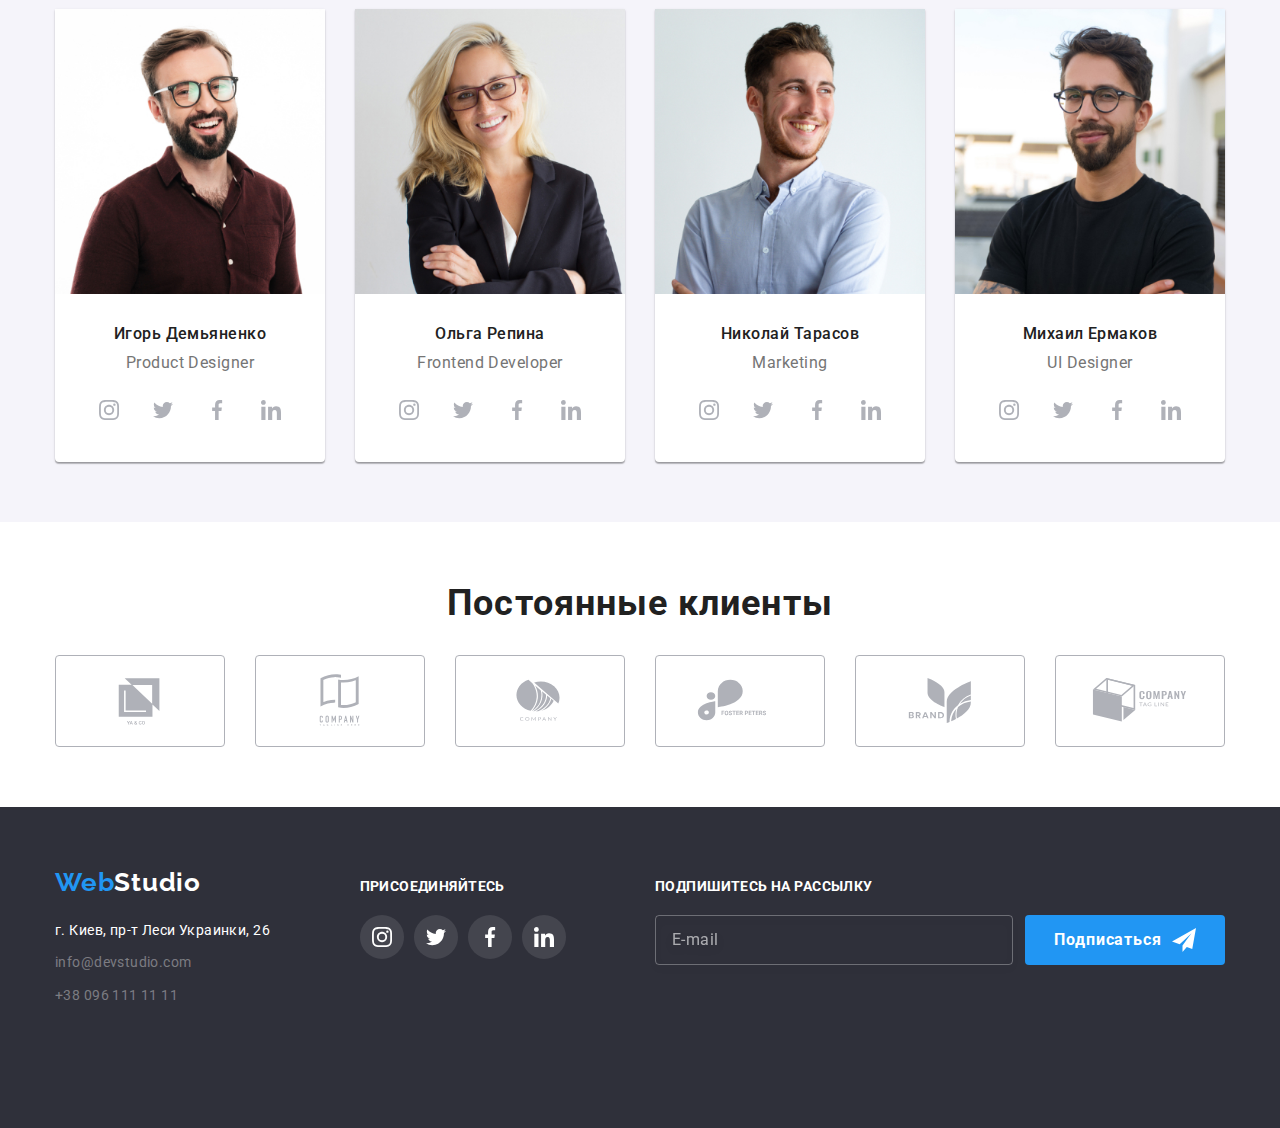
==== commit 729ddcfa: "Code update" ====
--- a/index.html
+++ b/index.html
@@ -24,43 +24,49 @@
                 <a href="#" lang="en" class="logo link"><span class="logo__style">Web</span>Studio</a>
                 <button 
                     type="button"
-                    class="menu-button"
+                    class="menu-button-open js-open-menu"
                     aria-expanded="false"
                     aria-controls="menu-container"
-                    data-menu-button
                 >
                     <svg class="menu-icon" width="40" height="40">
                         <use href="./images/icons.svg#icon-menu" class="burger-icon"></use>
-                        <use href="./images/icons.svg#cross-icon" class="cross-icon"></use>
                     </svg>
                 </button>
-                <div class="mobile-menu" data-menu>
+                <div class="mobile-menu js-menu-container">
+                    <button type="button" class="menu-button-close js-close-menu" aria-expanded="false"
+                        aria-controls="menu-container">
+                        <svg class="menu-icon" width="40" height="40">
+                            <use href="./images/icons.svg#cross-icon" class="cross-icon"></use>
+                        </svg>
+                    </button>
                     <ul class="nav-menu items">
                         <li class="nav-menu__list list"><a href="./index.html" class="nav-menu__link nav-menu__link--blue link">Студия</a></li>
                         <li class="nav-menu__list list"><a href="./portfolio.html" class="nav-menu__link link">Портфолио</a></li>
                         <li class="nav-menu__list list"><a href="#" class="nav-menu__link link">Контакты</a></li>
                     </ul>
-                    <ul class="contacts items">
-                        <li class="contacts__list list">
-                            <a href="mailto:info@devstudio.com" class="contacts__link link">
-                                <svg class="contacts__icon" width="16" height="12">
-                                    <use href="./images/icons.svg#icon-envelope"></use>
-                                </svg>
-                                info@devstudio.com</a></li>
-                        <li class="contacts__list list">
-                            <a href="tel:+380961111111" class="contacts__link contacts__link--blue link">
-                                <svg class="contacts__icon" width="10" height="16">
-                                    <use href="./images/icons.svg#icon-smartphone"></use>
-                                </svg>
-                                +38 096 111 11 11</a>
-                        </li>
-                    </ul>
-                    <ul class="comunity items">
-                        <li class="comunity__list list"><a href="#" class="comunity__link link">Instagram</a></li>
-                        <li class="comunity__list list"><a href="#" class="comunity__link link">Twitter</a></li>
-                        <li class="comunity__list list"><a href="#" class="comunity__link link">Facebook</a></li>
-                        <li class="comunity__list list"><a href="#" class="comunity__link link">LinkedIn</a></li>
-                    </ul>
+                    <div class="mobile-box">
+                        <ul class="contacts items">
+                            <li class="contacts__list list">
+                                <a href="mailto:info@devstudio.com" class="contacts__link link">
+                                    <svg class="contacts__icon" width="16" height="12">
+                                        <use href="./images/icons.svg#icon-envelope"></use>
+                                    </svg>
+                                    info@devstudio.com</a></li>
+                            <li class="contacts__list list">
+                                <a href="tel:+380961111111" class="contacts__link contacts__link--blue link">
+                                    <svg class="contacts__icon" width="10" height="16">
+                                        <use href="./images/icons.svg#icon-smartphone"></use>
+                                    </svg>
+                                    +38 096 111 11 11</a>
+                            </li>
+                        </ul>
+                        <ul class="comunity items">
+                            <li class="comunity__list list"><a href="#" class="comunity__link link">Instagram</a></li>
+                            <li class="comunity__list list"><a href="#" class="comunity__link link">Twitter</a></li>
+                            <li class="comunity__list list"><a href="#" class="comunity__link link">Facebook</a></li>
+                            <li class="comunity__list list"><a href="#" class="comunity__link link">LinkedIn</a></li>
+                        </ul>
+                    </div>
                     </div>
                 </nav>
         </div>
@@ -132,7 +138,14 @@
                 <ul class="action__list items">
                     <li class="action__item list">
                         <div class="action__thumb">
-                            <img src="./images/first-image.jpg" alt="Проектирование" width="370" class="image" />
+                            <img 
+                            srcset="
+                            ./images/first-image-370.jpg 1x,
+                            ./images/desktop_x2/first-image-740@2x.jpg 2x
+                            "
+                            src="./images/first-image-370.jpg" 
+                            alt="Проектирование"  width="370"
+                            class="image" />
                             <div class="action__label">
                                 <p class="action__subscribe subscribe">Десктопные приложения</p>
                             </div>
@@ -140,7 +153,14 @@
                     </li>
                     <li class="action__item list">
                         <div class="action__thumb">
-                            <img src="./images/second-image.jpg" alt="Проектирование" width="370" class="image" />
+                            <img
+                            srcset="
+                            ./images/second-image-370.jpg 1x, 
+                            ./images/desktop_x2/second-image-740@2x.jpg 2x
+                            " 
+                            src="./images/second-image-370.jpg" 
+                            alt="Проектирование" width="370" 
+                            class="image" />
                             <div class="action__label">
                                 <p class="action__subscribe subscribe">Мобильные приложения</p>
                             </div>
@@ -148,7 +168,14 @@
                     </li>
                     <li class="action__item list">
                         <div class="action__thumb">
-                            <img src="./images/third-image.jpg" alt="Проектирование" width="370" class="image" />
+                            <img 
+                            srcset="
+                            ./images/third-image-370.jpg 1x,
+                            ./images/desktop_x2/third-image-740@2x.jpg 2x
+                            "
+                            src="./images/third-image-370.jpg" 
+                            alt="Проектирование" width="370" 
+                            class="image" />
                             <div class="action__label">
                                 <p class="action__subscribe subscribe">Дизайнерские решения</p>
                             </div>
@@ -163,7 +190,19 @@
                 <h2 class="title">Наша команда</h2>
                 <ul class="team-section__list items">
                     <li class="team-section__item list">
-                        <img src="./images/team-1.jpg" alt="Игорь Демьяненко" width="270" class="team-section__image" />
+                        <img 
+                        srcset="
+                        ./images/mobile/team-1-450.jpg 450w,
+                        ./images/mobile/team-1-900@2x.jpg 900w,
+                        ./images/tablet/team-1-354.jpg 354w,
+                        ./images/tablet/team-1-708@2x.jpg 708w,
+                        ./images/team-1-270.jpg 270w,
+                        ./images/desktop_x2/team-1-540@2x.jpg 540w
+                        "
+                        sizes="(min-width: 1200px) 25vw, (min-width: 768px) 50vw, 100vw"
+                        src="./images/team-1-270.jpg" 
+                        alt="Игорь Демьяненко"  
+                        class="team-section__image" />
                         <div class="member-box">
                             <h3 class="member-box__name">Игорь Демьяненко</h3>
                             <p lang="en" class="member-box__discribe">Product Designer</p>
@@ -192,7 +231,19 @@
                         </div>
                     </li>
                     <li class="team-section__item list">
-                        <img src="./images/team-2.jpg" alt="Ольга Репина" width="270" class="team-section__image" />
+                        <img
+                        srcset="
+                        ./images/mobile/team-2-450.jpg 450w,
+                        ./images/mobile/team-2-900@2x.jpg 900w,
+                        ./images/tablet/team-2-354.jpg 354w,
+                        ./images/tablet/team-2-708@2x.jpg 708w,
+                        ./images/team-2-270.jpg 270w,
+                        ./images/desktop_x2/team-2-540@2x.jpg 540w
+                        "
+                        sizes="(min-width: 1200px) 25vw, (min-width: 768px) 50vw, 100vw"
+                        src="./images/team-2-270.jpg" 
+                        alt="Ольга Репина" 
+                        class="team-section__image" />
                         <div class="member-box">
                             <h3 class="member-box__name">Ольга Репина</h3>
                             <p lang="en" class="member-box__discribe">Frontend Developer</p>
@@ -221,7 +272,19 @@
                         </div>
                     </li>
                     <li class="team-section__item list">
-                        <img src="./images/team-3.jpg" alt="Николай Тарасов" width="270" class="team-section__image" />
+                        <img
+                        srcset="
+                        ./images/mobile/team-3-450.jpg 450w,
+                        ./images/mobile/team-3-900@2x.jpg 900w,
+                        ./images/tablet/team-3-354.jpg 354w,
+                        ./images/tablet/team-3-708@2x.jpg 708w,
+                        ./images/team-3-270.jpg 270w,
+                        ./images/desktop_x2/team-3-540@2x.jpg 540w
+                        "
+                        sizes="(min-width: 1200px) 25vw, (min-width: 768px) 50vw, 100vw"
+                        src="./images/team-3-270.jpg"
+                        alt="Николай Тарасов"  
+                        class="team-section__image" />
                         <div class="member-box">
                             <h3 class="member-box__name">Николай Тарасов</h3>
                             <p lang="en" class="member-box__discribe">Marketing</p>
@@ -250,7 +313,19 @@
                         </div>
                     </li>
                     <li class="team-section__item list">
-                        <img src="./images/team-4.jpg" alt="Михаил Ермаков" width="270" class="team-section__image" />
+                        <img 
+                        srcset="
+                        ./images/mobile/team-4-450.jpg 450w,
+                        ./images/mobile/team-4-900@2x.jpg 900w,
+                        ./images/tablet/team-4-354.jpg 354w,
+                        ./images/tablet/team-4-708@2x.jpg 708w,
+                        ./images/team-4-270.jpg 270w,
+                        ./images/desktop_x2/team-4-540@2x.jpg 540w
+                        "
+                        sizes="(min-width: 1200px) 25vw, (min-width: 768px) 50vw, 100vw"
+                        src="./images/team-4-270.jpg"
+                        alt="Михаил Ермаков" 
+                        class="team-section__image" />
                         <div class="member-box">
                             <h3 class="member-box__name">Михаил Ермаков</h3>
                             <p lang="en" class="member-box__discribe">UI Designer</p>
--- a/css/styles.min.css
+++ b/css/styles.min.css
@@ -1,2 +1,2 @@
-body{font-family:'Roboto', sans-serif;color:#212121}body.modal-open{overflow:hidden}.container{margin:0 auto;padding:0px 15px}@media screen and (min-width: 480px){.container{width:480px}}.list{list-style:none}.section{padding:60px 0}.subscribe{font-weight:700;font-size:14px;line-height:1.1;margin:0 0 20px 0;color:#fff;letter-spacing:0.03em;text-transform:uppercase}.items{padding:0;margin:0}.title{margin:0 0 30px 0;text-align:center;font-weight:700;font-size:36px;line-height:1.2;color:#212121;letter-spacing:0.03em}.image{display:block;width:450px}.link{text-decoration:none}.visually-hidden{position:absolute;width:1px;height:1px;margin:-1px;border:0;padding:0;white-space:nowrap;-webkit-clip-path:inset(100%);clip-path:inset(100%);clip:rect(0 0 0 0);overflow:hidden}.head-page{position:relative;border-bottom:1px solid #ECECEC}.head-page>.container{padding:16px 15px}.logo{font-family:'Raleway', sans-serif;font-weight:700;font-size:26px;line-height:1.2;color:#212121;letter-spacing:0.03em}.logo__style{color:#2196F3}.nav-page{display:-webkit-box;display:-ms-flexbox;display:flex;-webkit-box-pack:justify;-ms-flex-pack:justify;justify-content:space-between;-webkit-box-align:center;-ms-flex-align:center;align-items:center}.nav-menu{display:block;margin-bottom:auto}.nav-menu__list{margin-bottom:32px}.nav-menu__link{position:relative;display:block;font-weight:500;font-size:40px;line-height:1.175;color:#212121;letter-spacing:0.02em;-webkit-transition:color 250ms cubic-bezier(0.4, 0, 0.2, 1);transition:color 250ms cubic-bezier(0.4, 0, 0.2, 1)}.nav-menu__link:hover,.nav-menu__link:focus{color:#2196F3}.contacts{display:-webkit-box;display:-ms-flexbox;display:flex;-webkit-box-orient:vertical;-webkit-box-direction:reverse;-ms-flex-direction:column-reverse;flex-direction:column-reverse;margin-bottom:64px}.contacts__list{margin-bottom:32px}.contacts__link{font-weight:500;font-size:24px;line-height:1.16;color:#757575;letter-spacing:0.02em;-webkit-transition:color 250ms cubic-bezier(0.4, 0, 0.2, 1);transition:color 250ms cubic-bezier(0.4, 0, 0.2, 1)}.contacts__link:hover,.contacts__link:focus{color:#2196F3}.contacts__link--blue{font-size:34px;line-height:40px;color:#2196F3}.contacts__icon{display:none;margin-right:10px;fill:currentColor}.slider-section{text-align:center;padding:120px 0;background-image:-webkit-gradient(linear, left top, left bottom, from(rgba(47,48,58,0.4)), to(rgba(0,0,0,0.5))),url(../images/Slider-1.jpg),-webkit-gradient(linear, left top, left bottom, from(#2f303a), to(#2f303a));background-image:linear-gradient(rgba(47,48,58,0.4), rgba(0,0,0,0.5)),url(../images/Slider-1.jpg),linear-gradient(#2f303a, #2f303a);background-repeat:no-repeat;max-width:1600px;background-position:center}.page-title{margin:0 auto 30px;max-width:360px;font-weight:900;font-size:26px;line-height:1.6;color:#fff;letter-spacing:0.06em;text-transform:uppercase}.slider-btn{padding:10px 32px;border:none;border-radius:4px;cursor:pointer;font-weight:700;font-size:16px;line-height:1.9;letter-spacing:0.06em;background-color:#2196F3;color:#fff;-webkit-transition:background-color 250ms cubic-bezier(0.4, 0, 0.2, 1);transition:background-color 250ms cubic-bezier(0.4, 0, 0.2, 1)}.slider-btn:hover,.slider-btn:focus{background-color:#188CE8}.features__item{margin-bottom:30px}.features__item:last-child{margin-bottom:0}.features__box{display:-webkit-box;display:-ms-flexbox;display:flex;-webkit-box-pack:center;-ms-flex-pack:center;justify-content:center;-webkit-box-align:center;-ms-flex-align:center;align-items:center;height:120px;margin-bottom:30px;background-color:#F5F4FA}.features__name{text-align:center;margin:0 0 10px 0;font-weight:700;font-size:14px;line-height:1.1;color:#212121;letter-spacing:0.03em;text-transform:uppercase}.features__discribe{margin:0;font-size:14px;line-height:1.7;letter-spacing:0.03em;color:#757575}.action{display:none}.action__item{margin-right:30px}.action__item:last-child{margin-right:0}.action__thumb{position:relative}.action__label{position:absolute;left:0;right:0;bottom:0;padding:27px 0;text-align:center;background-color:#2F303ACC;margin:0}.action__subscribe{margin:0}.team-section{background-color:#F5F4FA}.team-section__item{background-color:#fff;-webkit-box-shadow:0px 1px 3px rgba(0,0,0,0.12),0px 1px 1px rgba(0,0,0,0.14),0px 2px 1px rgba(0,0,0,0.2);box-shadow:0px 1px 3px rgba(0,0,0,0.12),0px 1px 1px rgba(0,0,0,0.14),0px 2px 1px rgba(0,0,0,0.2);border-radius:0px 0px 4px 4px;margin-bottom:30px}.team-section__item:last-child{margin-bottom:0}.team-section__image{display:block;width:20px;height:460px}.member-box{padding:30px 20px}.member-box__icon{fill:#AFB1B8;-webkit-transition:fill 250ms cubic-bezier(0.4, 0, 0.2, 1);transition:fill 250ms cubic-bezier(0.4, 0, 0.2, 1)}.member-box__link:hover .member-box__icon,.member-box__link:focus .member-box__icon{fill:#fff}.member-box__name{margin:0 0 10px 0;text-align:center;font-weight:500;font-size:16px;line-height:1.2;letter-spacing:0.03em;color:#212121}.member-box__discribe{margin:0;text-align:center;font-size:16px;line-height:1.2;letter-spacing:0.03em;color:#757575}.member-box__list{display:-webkit-box;display:-ms-flexbox;display:flex;-webkit-box-pack:center;-ms-flex-pack:center;justify-content:center;margin-top:16px}.member-box__item{margin-right:10px}.member-box__item:last-child{margin-right:0}.member-box__link{width:44px;height:44px;display:-webkit-box;display:-ms-flexbox;display:flex;-webkit-box-pack:center;-ms-flex-pack:center;justify-content:center;-webkit-box-align:center;-ms-flex-align:center;align-items:center;border-radius:50%;-webkit-transition:background-color 250ms cubic-bezier(0.4, 0, 0.2, 1);transition:background-color 250ms cubic-bezier(0.4, 0, 0.2, 1)}.member-box__link:hover,.member-box__link:focus{background-color:#2196F3}.company__lists{display:-webkit-box;display:-ms-flexbox;display:flex;-ms-flex-wrap:wrap;flex-wrap:wrap;margin-top:calc(-1 * 30px);margin-left:calc(-1 * 30px)}.company__logo{width:calc((100% - 2 * 30px) / 2);margin-left:30px;margin-top:30px}.company__link{display:-webkit-box;display:-ms-flexbox;display:flex;-webkit-box-pack:center;-ms-flex-pack:center;justify-content:center;-webkit-box-align:center;-ms-flex-align:center;align-items:center;height:92px;border:1px solid #AFB1B8;border-radius:4px;-webkit-transition:border-color 250ms cubic-bezier(0.4, 0, 0.2, 1);transition:border-color 250ms cubic-bezier(0.4, 0, 0.2, 1)}.company__link:hover,.company__link:focus{border-color:#2196F3}.company__icon{fill:#AFB1B8;-webkit-transition:fill 250ms cubic-bezier(0.4, 0, 0.2, 1);transition:fill 250ms cubic-bezier(0.4, 0, 0.2, 1)}.company__link:hover .company__icon,.company__link:focus .company__icon{fill:#2196F3}.footer{padding:60px 0;background-color:#2F303A}.footer__box{text-align:center}.logo--geometry{display:inline-block;margin-bottom:20px}.logo--color{color:#fff}.address-box{margin-bottom:60px}.address__street{margin:0 0 9px 0;font-size:14px;font-style:normal;line-height:1.7;letter-spacing:0.03em;color:#fff}.address__item{margin-bottom:9px}.address__item:last-child{margin-bottom:0}.address__link{font-style:normal;font-size:14px;line-height:1.7;letter-spacing:0.03em;color:#ffffff60;-webkit-transition:color 250ms cubic-bezier(0.4, 0, 0.2, 1);transition:color 250ms cubic-bezier(0.4, 0, 0.2, 1)}.address__link:hover,.address__link:focus{color:#2196F3}.social{margin-bottom:60px}.social__lists{display:-webkit-box;display:-ms-flexbox;display:flex;-webkit-box-pack:center;-ms-flex-pack:center;justify-content:center}.social__list{margin-right:10px}.social__list:last-child{margin-right:0}.social__link{display:-webkit-box;display:-ms-flexbox;display:flex;-webkit-box-pack:center;-ms-flex-pack:center;justify-content:center;-webkit-box-align:center;-ms-flex-align:center;align-items:center;width:44px;height:44px;background:rgba(255,255,255,0.1);border-radius:50%;-webkit-transition:background-color 250ms cubic-bezier(0.4, 0, 0.2, 1);transition:background-color 250ms cubic-bezier(0.4, 0, 0.2, 1)}.social__link:hover,.social__link:focus{background-color:#2196F3}.social__icon{fill:#fff}.footer-form__input{width:100%;padding:15px 16px;border:1px solid rgba(255,255,255,0.3);-webkit-filter:drop-shadow(0px 4px 4px rgba(0,0,0,0.15));filter:drop-shadow(0px 4px 4px rgba(0,0,0,0.15));border-radius:4px;background-color:transparent;color:#fff;margin:20px 0}.footer-form__input::-webkit-input-placeholder{font-size:16px;line-height:20px;letter-spacing:0.03em;color:rgba(255,255,255,0.6)}.footer-form__input:-ms-input-placeholder{font-size:16px;line-height:20px;letter-spacing:0.03em;color:rgba(255,255,255,0.6)}.footer-form__input::-ms-input-placeholder{font-size:16px;line-height:20px;letter-spacing:0.03em;color:rgba(255,255,255,0.6)}.footer-form__input::placeholder{font-size:16px;line-height:20px;letter-spacing:0.03em;color:rgba(255,255,255,0.6)}@media screen and (min-width: 480px){.footer-form__input{width:450px}}.footer-form__btn{display:-webkit-box;display:-ms-flexbox;display:flex;-webkit-box-pack:center;-ms-flex-pack:center;justify-content:center;-webkit-box-align:center;-ms-flex-align:center;align-items:center;margin:0 auto;width:200px;height:50px;border:none;border-radius:4px;cursor:pointer;font-weight:700;font-size:16px;line-height:1.9;letter-spacing:0.06em;background-color:#2196F3;color:#fff}.footer-form__icon{margin-left:10px}.backdrop{position:fixed;left:0;top:0;bottom:0;right:0;background:rgba(0,0,0,0.2);opacity:1;-webkit-transition:opacity 250ms cubic-bezier(0.4, 0, 0.2, 1);transition:opacity 250ms cubic-bezier(0.4, 0, 0.2, 1);padding:93px 15px;overflow-y:scroll}.is-hidden{opacity:0;pointer-events:none}.modal{background-color:#fff;-webkit-box-shadow:0px 1px 3px rgba(0,0,0,0.12),0px 1px 1px rgba(0,0,0,0.14),0px 2px 1px rgba(0,0,0,0.2);box-shadow:0px 1px 3px rgba(0,0,0,0.12),0px 1px 1px rgba(0,0,0,0.14),0px 2px 1px rgba(0,0,0,0.2);border-radius:4px;padding:40px;-webkit-transform:scale(1);transform:scale(1);-webkit-transition:-webkit-transform 250ms cubic-bezier(0.215, 0.61, 0.355, 1);transition:-webkit-transform 250ms cubic-bezier(0.215, 0.61, 0.355, 1);transition:transform 250ms cubic-bezier(0.215, 0.61, 0.355, 1);transition:transform 250ms cubic-bezier(0.215, 0.61, 0.355, 1), -webkit-transform 250ms cubic-bezier(0.215, 0.61, 0.355, 1)}@media screen and (min-width: 480px){.modal{position:absolute;top:50%;left:50%;width:450px;height:609px;-webkit-transform:translate(-50%, -50%);transform:translate(-50%, -50%)}}.backdrop.is-hidden .modal{-webkit-transform:translate(-50%, -50%) scale(0.5);transform:translate(-50%, -50%) scale(0.5)}.modal__button{position:absolute;top:8px;right:8px;display:-webkit-box;display:-ms-flexbox;display:flex;width:30px;height:30px;-webkit-box-align:center;-ms-flex-align:center;align-items:center;border:1px solid rgba(0,0,0,0.1);border-radius:50%;background-color:#fff;cursor:pointer}.modal__svg{-webkit-transition:fill 250ms cubic-bezier(0.4, 0, 0.2, 1);transition:fill 250ms cubic-bezier(0.4, 0, 0.2, 1)}.modal__button:hover .modal__svg,.modal__button:focus .modal__svg{fill:#2196F3}.modal__title{margin:0 0 12px 0;font-weight:700;font-size:20px;line-height:23px;text-align:center;letter-spacing:0.03em;color:#212121}.modal__field{position:relative;display:-webkit-box;display:-ms-flexbox;display:flex;-webkit-box-orient:vertical;-webkit-box-direction:normal;-ms-flex-direction:column;flex-direction:column;margin-bottom:10px}.modal__input{padding-left:42px;width:100%;max-width:370px;height:40px;border:1px solid rgba(33,33,33,0.2);border-radius:4px;-webkit-transition:border-color 250ms cubic-bezier(0.4, 0, 0.2, 1);transition:border-color 250ms cubic-bezier(0.4, 0, 0.2, 1)}.modal__field:focus-within>.modal__input{outline:none;border-color:#2196F3}.modal__icon{position:absolute;top:29px;left:12px;-webkit-transition:fill 250ms cubic-bezier(0.4, 0, 0.2, 1);transition:fill 250ms cubic-bezier(0.4, 0, 0.2, 1)}.modal__field:focus-within>.modal__icon{fill:#2196F3}.modal__label{margin-bottom:4px;font-size:12px;line-height:14px;letter-spacing:0.01em;color:#757575}.modal__area{padding:12px 16px;height:120px;border:1px solid rgba(33,33,33,0.2);border-radius:4px;resize:none;-webkit-transition:border-color 250ms cubic-bezier(0.4, 0, 0.2, 1);transition:border-color 250ms cubic-bezier(0.4, 0, 0.2, 1)}.modal__field:focus-within>.modal__area{outline:none;border-color:#2196F3}.modal__area::-webkit-input-placeholder{font-size:12px;line-height:14px;letter-spacing:0.01em;color:rgba(117,117,117,0.5)}.modal__area:-ms-input-placeholder{font-size:12px;line-height:14px;letter-spacing:0.01em;color:rgba(117,117,117,0.5)}.modal__area::-ms-input-placeholder{font-size:12px;line-height:14px;letter-spacing:0.01em;color:rgba(117,117,117,0.5)}.modal__area::placeholder{font-size:12px;line-height:14px;letter-spacing:0.01em;color:rgba(117,117,117,0.5)}.modal__btn{display:block;margin:30px auto 0;width:200px;height:50px;border:none;border-radius:4px;cursor:pointer;font-weight:700;font-size:16px;line-height:1.9;letter-spacing:0.06em;background-color:#2196F3;color:#fff;-webkit-transition:-webkit-filter 250ms cubic-bezier(0.4, 0, 0.2, 1);transition:-webkit-filter 250ms cubic-bezier(0.4, 0, 0.2, 1);transition:filter 250ms cubic-bezier(0.4, 0, 0.2, 1);transition:filter 250ms cubic-bezier(0.4, 0, 0.2, 1), -webkit-filter 250ms cubic-bezier(0.4, 0, 0.2, 1)}.modal__btn:hover,.modal__btn:focus{-webkit-filter:drop-shadow(0px 4px 4px rgba(0,0,0,0.25));filter:drop-shadow(0px 4px 4px rgba(0,0,0,0.25))}.modal__checkbox{display:-webkit-box;display:-ms-flexbox;display:flex;-webkit-box-pack:center;-ms-flex-pack:center;justify-content:center;-webkit-box-align:center;-ms-flex-align:center;align-items:center;margin-top:20px;font-size:12px;line-height:14px;letter-spacing:0.03em;color:#757575}.modal__link{font-size:12px;line-height:14px;margin-left:5px;letter-spacing:0.03em;-webkit-text-decoration-line:underline;text-decoration-line:underline;color:#2196F3}.modal__img{width:16px;height:15px;margin-right:8px;border:2px solid #000;border-radius:2px;-webkit-transition:background-color 250ms cubic-bezier(0.4, 0, 0.2, 1),background-image 250ms cubic-bezier(0.4, 0, 0.2, 1),border-color 250ms cubic-bezier(0.4, 0, 0.2, 1);transition:background-color 250ms cubic-bezier(0.4, 0, 0.2, 1),background-image 250ms cubic-bezier(0.4, 0, 0.2, 1),border-color 250ms cubic-bezier(0.4, 0, 0.2, 1)}.modal__input--checked:checked+.modal__img{border-color:transparent;background-color:#2196F3;background-image:url("data:image/svg+xml,%3Csvg width='13' height='10' viewBox='0 0 13 10' fill='none' xmlns='http://www.w3.org/2000/svg'%3E%3Cpath d='M1.95703 4.75166L1.88825 4.68604L1.81923 4.75141L0.93123 5.59258L0.854858 5.66492L0.930974 5.73753L4.42671 9.07236L4.49574 9.1382L4.56476 9.07236L12.069 1.91352L12.1449 1.84116L12.069 1.76881L11.1873 0.927644L11.1183 0.861826L11.0493 0.927611L4.49577 7.17353L1.95703 4.75166Z' fill='white' stroke='white' stroke-width='0.2'/%3E%3C/svg%3E");background-repeat:no-repeat}.menu-button{border:none;background-color:transparent;padding:0;z-index:999}.cross-icon{display:none}.menu-button.is-open .cross-icon{display:block}.menu-button.is-open .burger-icon{display:none}.mobile-menu{display:none}.mobile-menu.is-open{display:block;position:absolute;top:0;left:0;width:100vw;height:100vh;padding:48px 40px;background-color:#fff}.comunity{display:-webkit-box;display:-ms-flexbox;display:flex;-ms-flex-wrap:wrap;flex-wrap:wrap}.comunity__list{margin-right:10px}.comunity__list::after{content:'';border:1px solid rgba(33,33,33,0.2);-webkit-transform:rotate(90deg);transform:rotate(90deg);margin-left:10px}.comunity__link{font-weight:500;font-size:18px;line-height:1.2px;letter-spacing:0.02em;color:#2196F3}
+body{font-family:'Roboto', sans-serif;color:#212121}body.modal-open{overflow:hidden}img{max-width:100%}.container{margin:0 auto;padding:0px 15px}@media screen and (min-width: 480px){.container{width:480px}}@media screen and (min-width: 768px){.container{width:768px}}@media screen and (min-width: 1200px){.container{width:1200px}}.list{list-style:none}.section{padding:60px 0}.subscribe{font-weight:700;font-size:14px;line-height:1.1;margin:0 0 20px 0;color:#fff;letter-spacing:0.03em;text-transform:uppercase}.items{padding:0;margin:0}.title{margin:0 0 30px 0;text-align:center;font-weight:700;font-size:36px;line-height:1.2;color:#212121;letter-spacing:0.03em}.image{display:block}.link{text-decoration:none}.visually-hidden{position:absolute;width:1px;height:1px;margin:-1px;border:0;padding:0;white-space:nowrap;-webkit-clip-path:inset(100%);clip-path:inset(100%);clip:rect(0 0 0 0);overflow:hidden}.head-page{position:relative;border-bottom:1px solid #ECECEC}@media screen and (max-width: 767px){.head-page>.container{padding:16px 15px}}@media screen and (min-width: 768px){.head-page>.container{display:-webkit-box;display:-ms-flexbox;display:flex;-webkit-box-pack:justify;-ms-flex-pack:justify;justify-content:space-between}}.logo{font-family:'Raleway', sans-serif;font-weight:700;font-size:26px;line-height:1.2;color:#212121;letter-spacing:0.03em}.logo__style{color:#2196F3}.nav-page{display:-webkit-box;display:-ms-flexbox;display:flex;-webkit-box-align:center;-ms-flex-align:center;align-items:center}@media screen and (max-width: 767px){.nav-page{-webkit-box-pack:justify;-ms-flex-pack:justify;justify-content:space-between}}@media screen and (min-width: 768px){.nav-page{width:100%}}.nav-menu{display:block}@media screen and (min-width: 768px){.nav-menu{margin-left:93px;display:-webkit-box;display:-ms-flexbox;display:flex}}@media screen and (max-width: 767px){.nav-menu__list{margin-bottom:32px}}@media screen and (min-width: 768px){.nav-menu__list{margin-right:50px}.nav-menu__list:last-child{margin:0}}.nav-menu__link{position:relative;display:block;font-weight:500;font-size:40px;line-height:1.175;color:#212121;letter-spacing:0.02em;-webkit-transition:color 250ms cubic-bezier(0.4, 0, 0.2, 1);transition:color 250ms cubic-bezier(0.4, 0, 0.2, 1)}.nav-menu__link:hover,.nav-menu__link:focus{color:#2196F3}@media screen and (max-width: 479px){.nav-menu__link{font-size:20px}}@media screen and (min-width: 768px){.nav-menu__link{padding:32px 0;font-size:14px}}@media screen and (min-width: 768px){.nav-menu__link--blue{color:#2196F3}.nav-menu__link--blue::after{position:absolute;display:block;left:0;bottom:-1px;content:'';width:100%;height:4px;border-radius:2px;background-color:#2196F3}}@media screen and (max-width: 767px){.contacts{display:-webkit-box;display:-ms-flexbox;display:flex;-webkit-box-orient:vertical;-webkit-box-direction:reverse;-ms-flex-direction:column-reverse;flex-direction:column-reverse;margin-bottom:64px}}@media screen and (min-width: 768px){.contacts{display:-webkit-box;display:-ms-flexbox;display:flex;-webkit-box-orient:vertical;-webkit-box-direction:normal;-ms-flex-direction:column;flex-direction:column}}@media screen and (min-width: 1200px){.contacts{-webkit-box-orient:horizontal;-webkit-box-direction:normal;-ms-flex-direction:row;flex-direction:row}}.contacts__list:not(:first-child){margin-bottom:32px}@media screen and (min-width: 768px){.contacts__list:not(:first-child){margin:0}}@media screen and (min-width: 768px){.contacts__list{margin-bottom:10px;width:160px}.contacts__list:last-child{margin-bottom:0}}@media screen and (min-width: 1200px){.contacts__list{margin-right:30px;margin-bottom:0}.contacts__list:last-child{margin:0}}.contacts__link{font-weight:500;font-size:24px;line-height:1.16;color:#757575;letter-spacing:0.02em;-webkit-transition:color 250ms cubic-bezier(0.4, 0, 0.2, 1);transition:color 250ms cubic-bezier(0.4, 0, 0.2, 1)}.contacts__link:hover,.contacts__link:focus{color:#2196F3}@media screen and (max-width: 479px){.contacts__link{font-size:20px;line-height:30px}.contacts__link--blue{font-size:20px;line-height:30px;color:#2196F3}}@media screen and (min-width: 480px) and (max-width: 767px){.contacts__link--blue{font-size:34px;line-height:40px;color:#2196F3}}@media screen and (min-width: 768px){.contacts__link{display:-webkit-box;display:-ms-flexbox;display:flex;-webkit-box-align:center;-ms-flex-align:center;align-items:center;font-size:14px;line-height:1.1}}.contacts__icon{display:none;margin-right:10px;fill:currentColor}@media screen and (min-width: 768px){.contacts__icon{display:block}}.slider-section{text-align:center;padding:120px 0;background-image:-webkit-gradient(linear, left top, left bottom, from(rgba(47,48,58,0.4)), to(rgba(0,0,0,0.5))),url(../images/Slider-1.jpg),-webkit-gradient(linear, left top, left bottom, from(#2f303a), to(#2f303a));background-image:linear-gradient(rgba(47,48,58,0.4), rgba(0,0,0,0.5)),url(../images/Slider-1.jpg),linear-gradient(#2f303a, #2f303a);background-repeat:no-repeat;background-size:1600px;background-position:center}@media screen and (min-width: 1200px){.slider-section{padding:200px 0}}@media screen and (min-device-pixel-ratio: 2), (-webkit-min-device-pixel-ratio: 2), (min-resolution: 192dpi), (min-resolution: 2dppx){.slider-section{background-image:url("slider-1-3200@2x.jpg");background-size:cover}}.page-title{margin:0 auto 30px;max-width:360px;font-weight:900;font-size:26px;line-height:1.6;color:#fff;letter-spacing:0.06em;text-transform:uppercase}@media screen and (min-width: 1200px){.page-title{max-width:696px;font-size:44px;line-height:1.36}}.slider-btn{padding:10px 32px;border:none;border-radius:4px;cursor:pointer;font-weight:700;font-size:16px;line-height:1.9;letter-spacing:0.06em;background-color:#2196F3;color:#fff;-webkit-transition:background-color 250ms cubic-bezier(0.4, 0, 0.2, 1);transition:background-color 250ms cubic-bezier(0.4, 0, 0.2, 1)}.slider-btn:hover,.slider-btn:focus{background-color:#188CE8}@media screen and (min-width: 1200px){.features{padding-bottom:0}}@media screen and (min-width: 768px){.features__list{display:-webkit-box;display:-ms-flexbox;display:flex;-ms-flex-wrap:wrap;flex-wrap:wrap;margin-right:calc(-1 * 30px);margin-bottom:calc(-1 * 30px)}}.features__item{margin-bottom:30px}@media screen and (max-width: 767px){.features__item:last-child{margin-bottom:0}}@media screen and (min-width: 768px){.features__item{width:calc((100% - 2 * 30px) / 2);margin-right:30px}}@media screen and (min-width: 1200px){.features__item{width:calc((100% - 4 * 30px) / 4)}}.features__box{display:-webkit-box;display:-ms-flexbox;display:flex;-webkit-box-pack:center;-ms-flex-pack:center;justify-content:center;-webkit-box-align:center;-ms-flex-align:center;align-items:center;height:120px;margin-bottom:30px;background-color:#F5F4FA}.features__name{text-align:center;margin:0 0 10px 0;font-weight:700;font-size:14px;line-height:1.1;color:#212121;letter-spacing:0.03em;text-transform:uppercase}.features__discribe{margin:0;font-size:14px;line-height:1.7;letter-spacing:0.03em;color:#757575}.action{display:none}@media screen and (min-width: 1200px){.action{display:block}}.action__list{display:none}@media screen and (min-width: 1200px){.action__list{display:-webkit-box;display:-ms-flexbox;display:flex}}.action__item{margin-right:30px}.action__item:last-child{margin-right:0}.action__thumb{position:relative}.action__label{position:absolute;left:0;right:0;bottom:0;padding:27px 0;text-align:center;background-color:#2F303ACC;margin:0}.action__subscribe{margin:0}.team-section{background-color:#F5F4FA}@media screen and (min-width: 768px){.team-section__list{display:-webkit-box;display:-ms-flexbox;display:flex;-ms-flex-wrap:wrap;flex-wrap:wrap;margin-right:calc(-1 * 30px);margin-bottom:calc(-1 * 30px)}}.team-section__item{background-color:#fff;-webkit-box-shadow:0px 1px 3px rgba(0,0,0,0.12),0px 1px 1px rgba(0,0,0,0.14),0px 2px 1px rgba(0,0,0,0.2);box-shadow:0px 1px 3px rgba(0,0,0,0.12),0px 1px 1px rgba(0,0,0,0.14),0px 2px 1px rgba(0,0,0,0.2);border-radius:0px 0px 4px 4px;margin-bottom:30px}@media screen and (max-width: 767px){.team-section__item:last-child{margin-bottom:0}}@media screen and (min-width: 768px){.team-section__item{width:calc((100% - 2 * 30px) / 2);margin-right:30px}}@media screen and (min-width: 1200px){.team-section__item{width:calc((100% - 4 * 30px) / 4)}}.team-section__image{display:block}.member-box{padding:30px 20px}.member-box__icon{fill:#AFB1B8;-webkit-transition:fill 250ms cubic-bezier(0.4, 0, 0.2, 1);transition:fill 250ms cubic-bezier(0.4, 0, 0.2, 1)}.member-box__link:hover .member-box__icon,.member-box__link:focus .member-box__icon{fill:#fff}.member-box__name{margin:0 0 10px 0;text-align:center;font-weight:500;font-size:16px;line-height:1.2;letter-spacing:0.03em;color:#212121}.member-box__discribe{margin:0;text-align:center;font-size:16px;line-height:1.2;letter-spacing:0.03em;color:#757575}.member-box__list{display:-webkit-box;display:-ms-flexbox;display:flex;-webkit-box-pack:center;-ms-flex-pack:center;justify-content:center;margin-top:16px}.member-box__item{margin-right:10px}.member-box__item:last-child{margin-right:0}.member-box__link{width:44px;height:44px;display:-webkit-box;display:-ms-flexbox;display:flex;-webkit-box-pack:center;-ms-flex-pack:center;justify-content:center;-webkit-box-align:center;-ms-flex-align:center;align-items:center;border-radius:50%;-webkit-transition:background-color 250ms cubic-bezier(0.4, 0, 0.2, 1);transition:background-color 250ms cubic-bezier(0.4, 0, 0.2, 1)}.member-box__link:hover,.member-box__link:focus{background-color:#2196F3}.company__lists{display:-webkit-box;display:-ms-flexbox;display:flex;-ms-flex-wrap:wrap;flex-wrap:wrap;margin-top:calc(-1 * 30px);margin-left:calc(-1 * 30px)}.company__logo{width:calc((100% - 2 * 30px) / 2);margin-left:30px;margin-top:30px}@media screen and (min-width: 768px){.company__logo{width:calc((100% - 3 * 30px) / 3)}}@media screen and (min-width: 1200px){.company__logo{width:calc((100% - 6 * 30px) / 6)}}.company__link{display:-webkit-box;display:-ms-flexbox;display:flex;-webkit-box-pack:center;-ms-flex-pack:center;justify-content:center;-webkit-box-align:center;-ms-flex-align:center;align-items:center;height:92px;border:1px solid #AFB1B8;border-radius:4px;-webkit-transition:border-color 250ms cubic-bezier(0.4, 0, 0.2, 1);transition:border-color 250ms cubic-bezier(0.4, 0, 0.2, 1)}.company__link:hover,.company__link:focus{border-color:#2196F3}.company__icon{fill:#AFB1B8;-webkit-transition:fill 250ms cubic-bezier(0.4, 0, 0.2, 1);transition:fill 250ms cubic-bezier(0.4, 0, 0.2, 1)}.company__link:hover .company__icon,.company__link:focus .company__icon{fill:#2196F3}.footer{padding:60px 0;background-color:#2F303A}@media screen and (max-width: 1200px){.footer__box{text-align:center}}@media screen and (min-width: 768px){.footer__box{display:-webkit-box;display:-ms-flexbox;display:flex;-webkit-box-align:baseline;-ms-flex-align:baseline;align-items:baseline;-ms-flex-wrap:wrap;flex-wrap:wrap;-ms-flex-pack:distribute;justify-content:space-around}}@media screen and (min-width: 1200px){.footer__box{-webkit-box-pack:justify;-ms-flex-pack:justify;justify-content:space-between}}.logo--geometry{display:inline-block;margin-bottom:20px}.logo--color{color:#fff}.address-box{margin-bottom:60px}.address__street{margin:0 0 9px 0;font-size:14px;font-style:normal;line-height:1.7;letter-spacing:0.03em;color:#fff}.address__item{margin-bottom:9px}.address__item:last-child{margin-bottom:0}.address__link{font-style:normal;font-size:14px;line-height:1.7;letter-spacing:0.03em;color:#ffffff60;-webkit-transition:color 250ms cubic-bezier(0.4, 0, 0.2, 1);transition:color 250ms cubic-bezier(0.4, 0, 0.2, 1)}.address__link:hover,.address__link:focus{color:#2196F3}.social{margin-bottom:60px}.social__lists{display:-webkit-box;display:-ms-flexbox;display:flex;-webkit-box-pack:center;-ms-flex-pack:center;justify-content:center}.social__list{margin-right:10px}.social__list:last-child{margin-right:0}.social__link{display:-webkit-box;display:-ms-flexbox;display:flex;-webkit-box-pack:center;-ms-flex-pack:center;justify-content:center;-webkit-box-align:center;-ms-flex-align:center;align-items:center;width:44px;height:44px;background:rgba(255,255,255,0.1);border-radius:50%;-webkit-transition:background-color 250ms cubic-bezier(0.4, 0, 0.2, 1);transition:background-color 250ms cubic-bezier(0.4, 0, 0.2, 1)}.social__link:hover,.social__link:focus{background-color:#2196F3}.social__icon{fill:#fff}@media screen and (min-width: 1200px){.footer-form{display:-webkit-box;display:-ms-flexbox;display:flex;-webkit-box-align:end;-ms-flex-align:end;align-items:flex-end}}@media screen and (min-width: 768px){.footer-form__field{display:-webkit-box;display:-ms-flexbox;display:flex;-webkit-box-orient:vertical;-webkit-box-direction:normal;-ms-flex-direction:column;flex-direction:column}}.footer-form__input{width:100%;padding:15px 16px;border:1px solid rgba(255,255,255,0.3);-webkit-filter:drop-shadow(0px 4px 4px rgba(0,0,0,0.15));filter:drop-shadow(0px 4px 4px rgba(0,0,0,0.15));border-radius:4px;background-color:transparent;color:#fff;margin:20px 0}.footer-form__input::-webkit-input-placeholder{font-size:16px;line-height:20px;letter-spacing:0.03em;color:rgba(255,255,255,0.6)}.footer-form__input:-ms-input-placeholder{font-size:16px;line-height:20px;letter-spacing:0.03em;color:rgba(255,255,255,0.6)}.footer-form__input::-ms-input-placeholder{font-size:16px;line-height:20px;letter-spacing:0.03em;color:rgba(255,255,255,0.6)}.footer-form__input::placeholder{font-size:16px;line-height:20px;letter-spacing:0.03em;color:rgba(255,255,255,0.6)}@media screen and (min-width: 480px){.footer-form__input{width:450px}}@media screen and (min-width: 768px){.footer-form__input{margin:0}}@media screen and (min-width: 1200px){.footer-form__input{width:358px}}.footer-form__btn{display:-webkit-box;display:-ms-flexbox;display:flex;-webkit-box-pack:center;-ms-flex-pack:center;justify-content:center;-webkit-box-align:center;-ms-flex-align:center;align-items:center;margin:0 auto;width:200px;height:50px;border:none;border-radius:4px;cursor:pointer;font-weight:700;font-size:16px;line-height:1.9;letter-spacing:0.06em;background-color:#2196F3;color:#fff}@media screen and (min-width: 768px){.footer-form__btn{margin:20px auto 0}}@media screen and (min-width: 1200px){.footer-form__btn{margin:0 0 0 12px}}.footer-form__icon{margin-left:10px}.backdrop{position:fixed;left:0;top:0;bottom:0;right:0;background:rgba(0,0,0,0.2);opacity:1;-webkit-transition:opacity 250ms cubic-bezier(0.4, 0, 0.2, 1);transition:opacity 250ms cubic-bezier(0.4, 0, 0.2, 1);padding:93px 15px;overflow-y:scroll}.is-hidden{opacity:0;pointer-events:none}.modal{background-color:#fff;-webkit-box-shadow:0px 1px 3px rgba(0,0,0,0.12),0px 1px 1px rgba(0,0,0,0.14),0px 2px 1px rgba(0,0,0,0.2);box-shadow:0px 1px 3px rgba(0,0,0,0.12),0px 1px 1px rgba(0,0,0,0.14),0px 2px 1px rgba(0,0,0,0.2);border-radius:4px;padding:40px;-webkit-transform:scale(1);transform:scale(1);-webkit-transition:-webkit-transform 250ms cubic-bezier(0.215, 0.61, 0.355, 1);transition:-webkit-transform 250ms cubic-bezier(0.215, 0.61, 0.355, 1);transition:transform 250ms cubic-bezier(0.215, 0.61, 0.355, 1);transition:transform 250ms cubic-bezier(0.215, 0.61, 0.355, 1), -webkit-transform 250ms cubic-bezier(0.215, 0.61, 0.355, 1)}@media screen and (min-width: 480px){.modal{position:absolute;top:50%;left:50%;width:450px;height:609px;-webkit-transform:translate(-50%, -50%);transform:translate(-50%, -50%)}}@media screen and (min-width: 1200px){.modal{width:528px;height:581px}}.backdrop.is-hidden .modal{-webkit-transform:translate(-50%, -50%) scale(0.5);transform:translate(-50%, -50%) scale(0.5)}.modal__button{position:absolute;top:8px;right:8px;display:-webkit-box;display:-ms-flexbox;display:flex;width:30px;height:30px;-webkit-box-align:center;-ms-flex-align:center;align-items:center;border:1px solid rgba(0,0,0,0.1);border-radius:50%;background-color:#fff;cursor:pointer}.modal__svg{-webkit-transition:fill 250ms cubic-bezier(0.4, 0, 0.2, 1);transition:fill 250ms cubic-bezier(0.4, 0, 0.2, 1)}.modal__button:hover .modal__svg,.modal__button:focus .modal__svg{fill:#2196F3}.modal__title{margin:0 0 12px 0;font-weight:700;font-size:20px;line-height:23px;text-align:center;letter-spacing:0.03em;color:#212121}.modal__field{position:relative;display:-webkit-box;display:-ms-flexbox;display:flex;-webkit-box-orient:vertical;-webkit-box-direction:normal;-ms-flex-direction:column;flex-direction:column;margin-bottom:10px}.modal__input{padding-left:42px;width:100%;max-width:370px;height:40px;border:1px solid rgba(33,33,33,0.2);border-radius:4px;-webkit-transition:border-color 250ms cubic-bezier(0.4, 0, 0.2, 1);transition:border-color 250ms cubic-bezier(0.4, 0, 0.2, 1)}.modal__field:focus-within>.modal__input{outline:none;border-color:#2196F3}@media screen and (min-width: 1200px){.modal__input{max-width:448px}}.modal__icon{position:absolute;top:29px;left:12px;-webkit-transition:fill 250ms cubic-bezier(0.4, 0, 0.2, 1);transition:fill 250ms cubic-bezier(0.4, 0, 0.2, 1)}.modal__field:focus-within>.modal__icon{fill:#2196F3}.modal__label{margin-bottom:4px;font-size:12px;line-height:14px;letter-spacing:0.01em;color:#757575}.modal__area{padding:12px 16px;height:120px;border:1px solid rgba(33,33,33,0.2);border-radius:4px;resize:none;-webkit-transition:border-color 250ms cubic-bezier(0.4, 0, 0.2, 1);transition:border-color 250ms cubic-bezier(0.4, 0, 0.2, 1)}.modal__field:focus-within>.modal__area{outline:none;border-color:#2196F3}.modal__area::-webkit-input-placeholder{font-size:12px;line-height:14px;letter-spacing:0.01em;color:rgba(117,117,117,0.5)}.modal__area:-ms-input-placeholder{font-size:12px;line-height:14px;letter-spacing:0.01em;color:rgba(117,117,117,0.5)}.modal__area::-ms-input-placeholder{font-size:12px;line-height:14px;letter-spacing:0.01em;color:rgba(117,117,117,0.5)}.modal__area::placeholder{font-size:12px;line-height:14px;letter-spacing:0.01em;color:rgba(117,117,117,0.5)}.modal__btn{display:block;margin:30px auto 0;width:200px;height:50px;border:none;border-radius:4px;cursor:pointer;font-weight:700;font-size:16px;line-height:1.9;letter-spacing:0.06em;background-color:#2196F3;color:#fff;-webkit-transition:-webkit-filter 250ms cubic-bezier(0.4, 0, 0.2, 1);transition:-webkit-filter 250ms cubic-bezier(0.4, 0, 0.2, 1);transition:filter 250ms cubic-bezier(0.4, 0, 0.2, 1);transition:filter 250ms cubic-bezier(0.4, 0, 0.2, 1), -webkit-filter 250ms cubic-bezier(0.4, 0, 0.2, 1)}.modal__btn:hover,.modal__btn:focus{-webkit-filter:drop-shadow(0px 4px 4px rgba(0,0,0,0.25));filter:drop-shadow(0px 4px 4px rgba(0,0,0,0.25))}.modal__checkbox{display:-webkit-box;display:-ms-flexbox;display:flex;-webkit-box-pack:center;-ms-flex-pack:center;justify-content:center;-webkit-box-align:center;-ms-flex-align:center;align-items:center;margin-top:20px;font-size:12px;line-height:14px;letter-spacing:0.03em;color:#757575}.modal__link{font-size:12px;line-height:14px;margin-left:5px;letter-spacing:0.03em;-webkit-text-decoration-line:underline;text-decoration-line:underline;color:#2196F3}.modal__img{width:16px;height:15px;margin-right:8px;border:2px solid #000;border-radius:2px;-webkit-transition:background-color 250ms cubic-bezier(0.4, 0, 0.2, 1),background-image 250ms cubic-bezier(0.4, 0, 0.2, 1),border-color 250ms cubic-bezier(0.4, 0, 0.2, 1);transition:background-color 250ms cubic-bezier(0.4, 0, 0.2, 1),background-image 250ms cubic-bezier(0.4, 0, 0.2, 1),border-color 250ms cubic-bezier(0.4, 0, 0.2, 1)}.modal__input--checked:checked+.modal__img{border-color:transparent;background-color:#2196F3;background-image:url("data:image/svg+xml,%3Csvg width='13' height='10' viewBox='0 0 13 10' fill='none' xmlns='http://www.w3.org/2000/svg'%3E%3Cpath d='M1.95703 4.75166L1.88825 4.68604L1.81923 4.75141L0.93123 5.59258L0.854858 5.66492L0.930974 5.73753L4.42671 9.07236L4.49574 9.1382L4.56476 9.07236L12.069 1.91352L12.1449 1.84116L12.069 1.76881L11.1873 0.927644L11.1183 0.861826L11.0493 0.927611L4.49577 7.17353L1.95703 4.75166Z' fill='white' stroke='white' stroke-width='0.2'/%3E%3C/svg%3E");background-repeat:no-repeat}.menu-button-open,.menu-button-close{border:none;background-color:transparent;padding:0}.menu-button-open:hover,.menu-button-close:hover,.menu-button-open:focus,.menu-button-close:focus{fill:#2196F3}@media screen and (min-width: 768px){.menu-button-open,.menu-button-close{display:none}}.menu-button-close{position:absolute;top:21px;right:25px}.menu-icon{-webkit-transition:fill 250ms cubic-bezier(0.4, 0, 0.2, 1);transition:fill 250ms cubic-bezier(0.4, 0, 0.2, 1)}.mobile-menu{display:none}@media screen and (min-width: 768px){.mobile-menu{display:-webkit-box;display:-ms-flexbox;display:flex;width:100%;-webkit-box-pack:justify;-ms-flex-pack:justify;justify-content:space-between}}.mobile-menu.is-open{display:block;position:absolute;z-index:2;top:0;left:0;width:100vw;height:100vh;padding:48px 40px;background-color:#fff}.comunity{display:-webkit-box;display:-ms-flexbox;display:flex;-ms-flex-wrap:wrap;flex-wrap:wrap}@media screen and (min-width: 768px){.comunity{display:none}}.comunity__list{margin-right:10px}.comunity__list::after{content:"";border:1px solid rgba(33,33,33,0.2);-webkit-transform:rotate(90deg);transform:rotate(90deg);margin-left:10px}.comunity__list:last-child::after{content:'';display:none}.comunity__link{font-weight:500;font-size:18px;line-height:1.2px;letter-spacing:0.02em;color:#2196F3}@media screen and (max-width: 479px){.comunity__link{font-size:12px}}@media screen and (max-width: 767px){.mobile-box{position:absolute;bottom:48px}}@media screen and (min-width: 768px){.mobile-box{display:-webkit-box;display:-ms-flexbox;display:flex;-webkit-box-align:center;-ms-flex-align:center;align-items:center}}
 /*# sourceMappingURL=styles.min.css.map */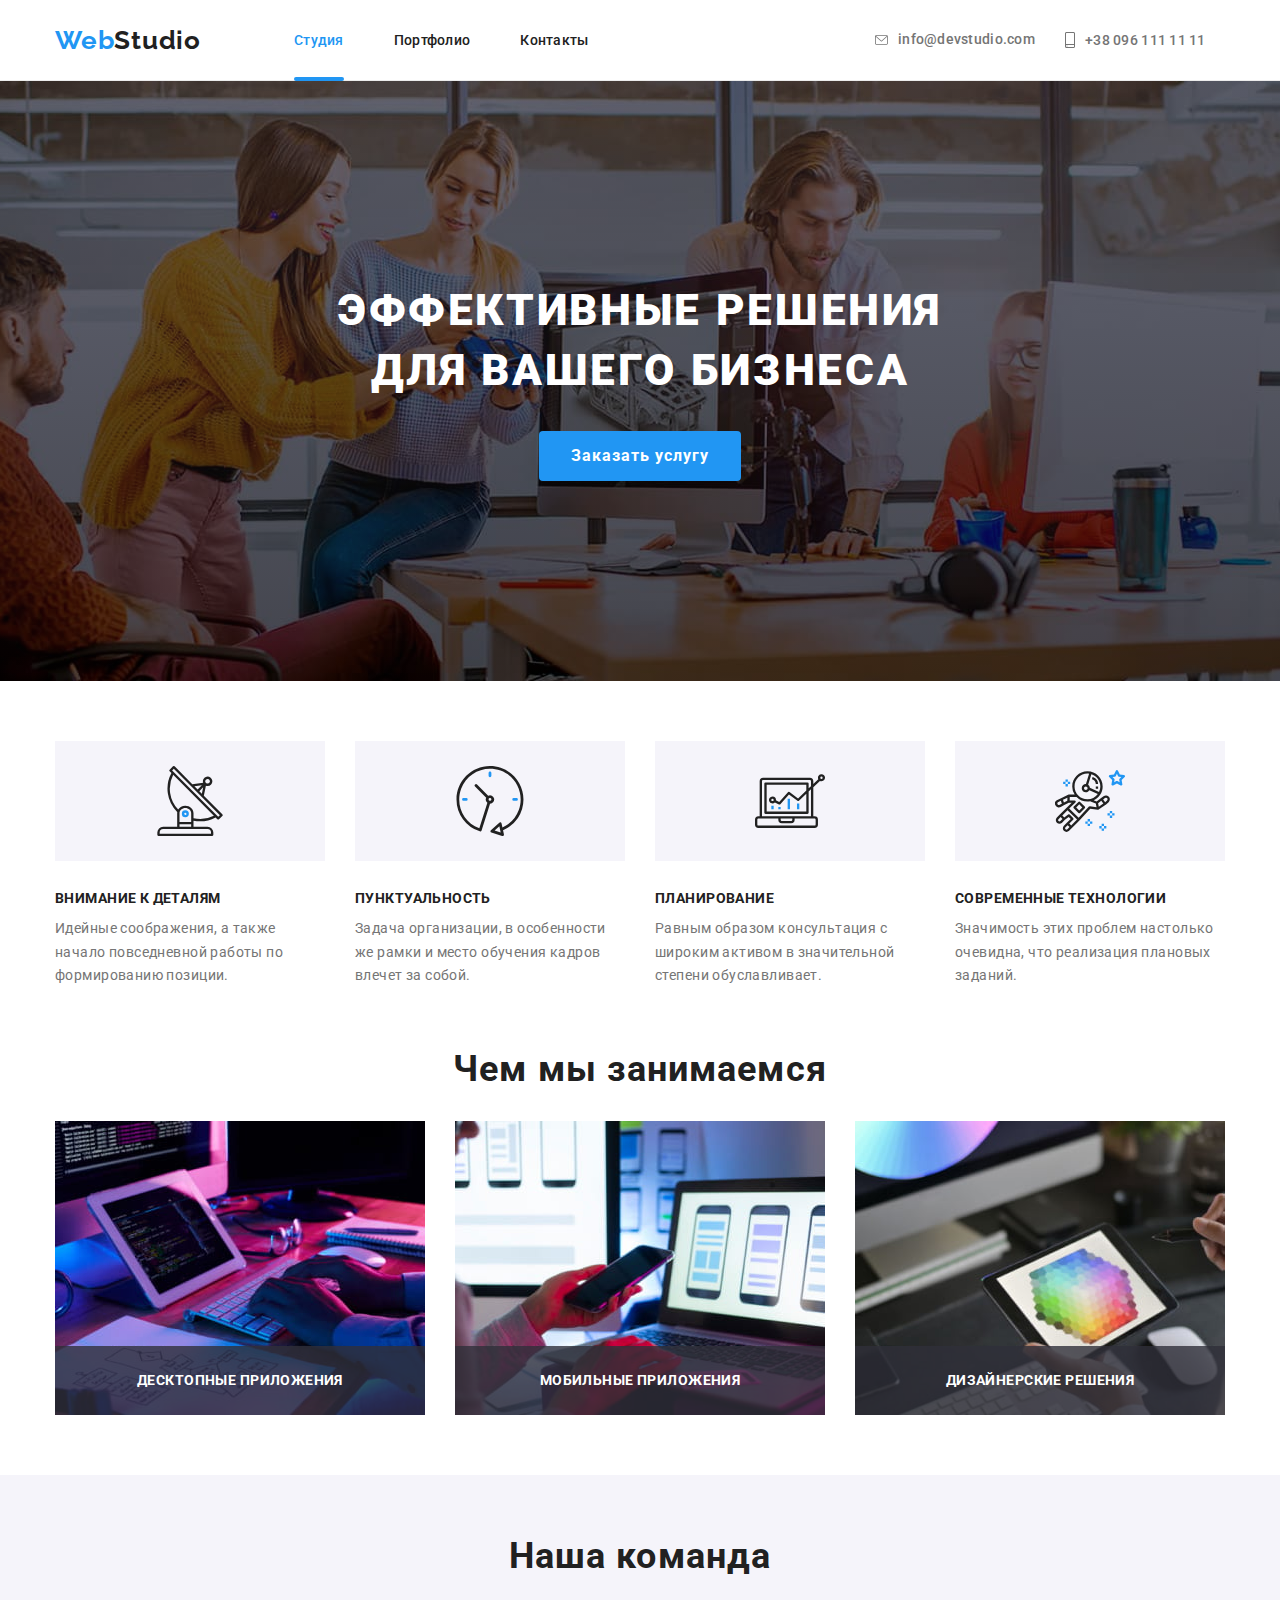
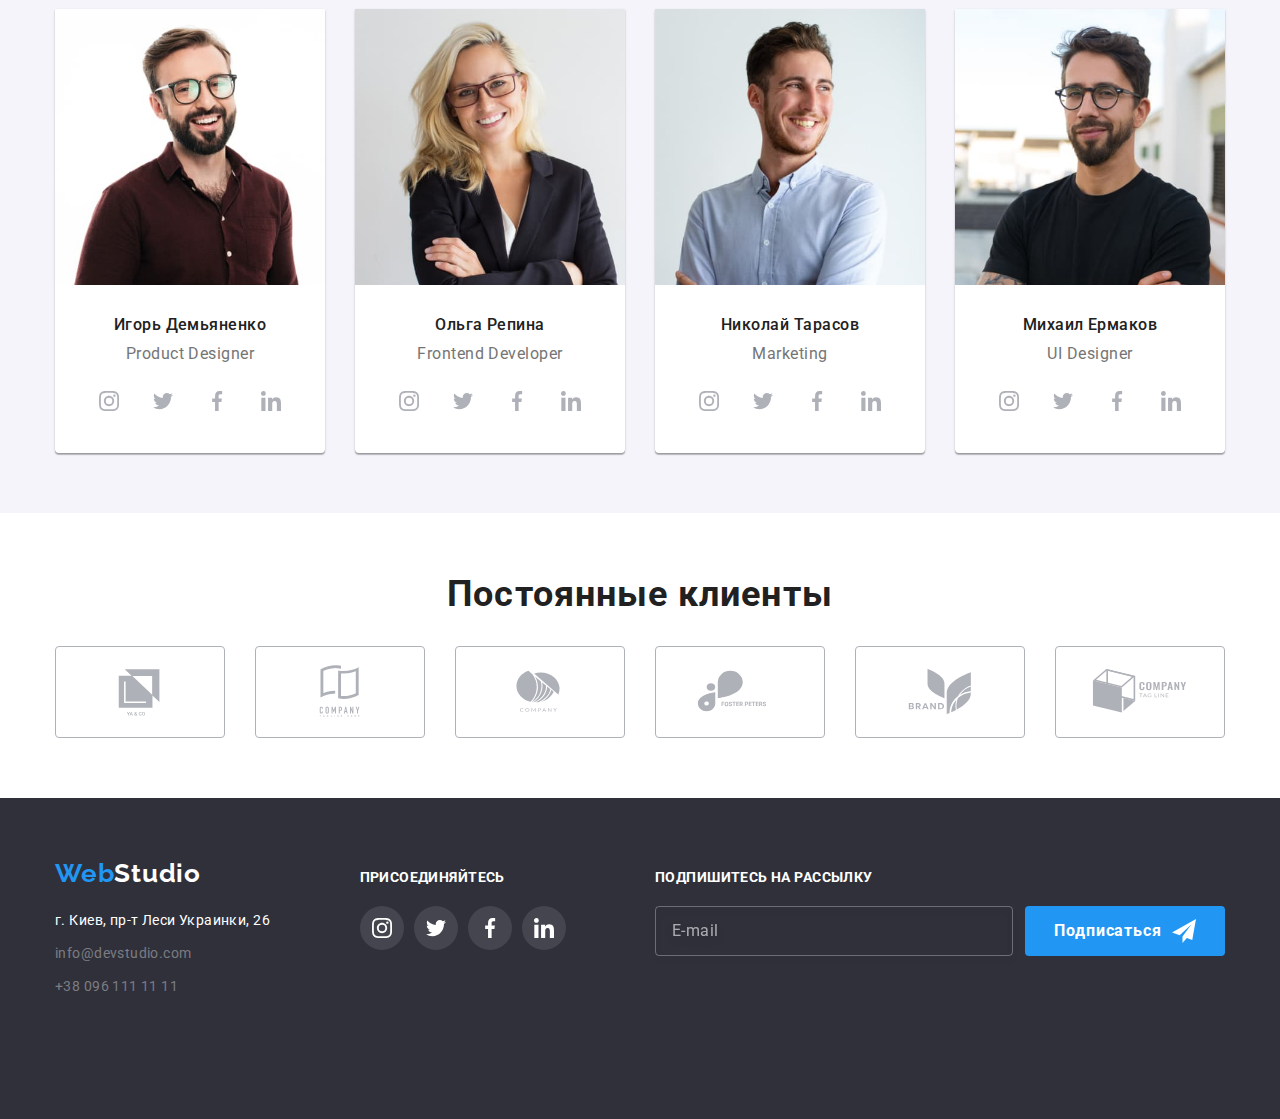
==== commit 90e79db9: "Правки" ====
--- a/index.html
+++ b/index.html
@@ -32,7 +32,7 @@
                         <use href="./images/icons.svg#icon-menu" class="burger-icon"></use>
                     </svg>
                 </button>
-                <div class="mobile-menu js-menu-container">
+                <div class="mobile-menu js-menu-container" id="menu-container">
                     <button type="button" class="menu-button-close js-close-menu" aria-expanded="false"
                         aria-controls="menu-container">
                         <svg class="menu-icon" width="40" height="40">
@@ -192,15 +192,10 @@
                     <li class="team-section__item list">
                         <img 
                         srcset="
-                        ./images/mobile/team-1-450.jpg 450w,
-                        ./images/mobile/team-1-900@2x.jpg 900w,
-                        ./images/tablet/team-1-354.jpg 354w,
-                        ./images/tablet/team-1-708@2x.jpg 708w,
-                        ./images/team-1-270.jpg 270w,
-                        ./images/desktop_x2/team-1-540@2x.jpg 540w
+                        ./images/mobile/team-1-450.jpg 1x,
+                        ./images/mobile/team-1-900@2x.jpg 2x 
                         "
-                        sizes="(min-width: 1200px) 25vw, (min-width: 768px) 50vw, 100vw"
-                        src="./images/team-1-270.jpg" 
+                        src="./images/mobile/team-1-450.jpg"
                         alt="Игорь Демьяненко"  
                         class="team-section__image" />
                         <div class="member-box">
@@ -233,15 +228,10 @@
                     <li class="team-section__item list">
                         <img
                         srcset="
-                        ./images/mobile/team-2-450.jpg 450w,
-                        ./images/mobile/team-2-900@2x.jpg 900w,
-                        ./images/tablet/team-2-354.jpg 354w,
-                        ./images/tablet/team-2-708@2x.jpg 708w,
-                        ./images/team-2-270.jpg 270w,
-                        ./images/desktop_x2/team-2-540@2x.jpg 540w
+                        ./images/mobile/team-2-450.jpg 1x,
+                        ./images/mobile/team-2-900@2x.jpg 2x
                         "
-                        sizes="(min-width: 1200px) 25vw, (min-width: 768px) 50vw, 100vw"
-                        src="./images/team-2-270.jpg" 
+                        src="./images/mobile/team-2-450.jpg" 
                         alt="Ольга Репина" 
                         class="team-section__image" />
                         <div class="member-box">
@@ -274,15 +264,10 @@
                     <li class="team-section__item list">
                         <img
                         srcset="
-                        ./images/mobile/team-3-450.jpg 450w,
-                        ./images/mobile/team-3-900@2x.jpg 900w,
-                        ./images/tablet/team-3-354.jpg 354w,
-                        ./images/tablet/team-3-708@2x.jpg 708w,
-                        ./images/team-3-270.jpg 270w,
-                        ./images/desktop_x2/team-3-540@2x.jpg 540w
+                        ./images/mobile/team-3-450.jpg 1x,
+                        ./images/mobile/team-3-900@2x.jpg 2x 
                         "
-                        sizes="(min-width: 1200px) 25vw, (min-width: 768px) 50vw, 100vw"
-                        src="./images/team-3-270.jpg"
+                        src="./images/mobile/team-3-450.jpg"
                         alt="Николай Тарасов"  
                         class="team-section__image" />
                         <div class="member-box">
@@ -315,15 +300,10 @@
                     <li class="team-section__item list">
                         <img 
                         srcset="
-                        ./images/mobile/team-4-450.jpg 450w,
-                        ./images/mobile/team-4-900@2x.jpg 900w,
-                        ./images/tablet/team-4-354.jpg 354w,
-                        ./images/tablet/team-4-708@2x.jpg 708w,
-                        ./images/team-4-270.jpg 270w,
-                        ./images/desktop_x2/team-4-540@2x.jpg 540w
+                        ./images/mobile/team-4-450.jpg 1x,
+                        ./images/mobile/team-4-900@2x.jpg 2x
                         "
-                        sizes="(min-width: 1200px) 25vw, (min-width: 768px) 50vw, 100vw"
-                        src="./images/team-4-270.jpg"
+                        src="./images/mobile/team-4-450.jpg"
                         alt="Михаил Ермаков" 
                         class="team-section__image" />
                         <div class="member-box">
@@ -466,7 +446,7 @@
                         <use href="./images/icons.svg#person-black"></use>
                     </svg>
                 </div>
-                <div class="modal__field">
+                <div class="modal__field">  
                     <label for="tel" class="modal__label">Телефон</label>
                     <input type="tel" name="tel" id="tel" class="modal__input">
                     <svg width="18" height="18" class="modal__icon">
--- a/css/styles.min.css
+++ b/css/styles.min.css
@@ -1,2 +1,2 @@
-body{font-family:'Roboto', sans-serif;color:#212121}body.modal-open{overflow:hidden}img{max-width:100%}.container{margin:0 auto;padding:0px 15px}@media screen and (min-width: 480px){.container{width:480px}}@media screen and (min-width: 768px){.container{width:768px}}@media screen and (min-width: 1200px){.container{width:1200px}}.list{list-style:none}.section{padding:60px 0}.subscribe{font-weight:700;font-size:14px;line-height:1.1;margin:0 0 20px 0;color:#fff;letter-spacing:0.03em;text-transform:uppercase}.items{padding:0;margin:0}.title{margin:0 0 30px 0;text-align:center;font-weight:700;font-size:36px;line-height:1.2;color:#212121;letter-spacing:0.03em}.image{display:block}.link{text-decoration:none}.visually-hidden{position:absolute;width:1px;height:1px;margin:-1px;border:0;padding:0;white-space:nowrap;-webkit-clip-path:inset(100%);clip-path:inset(100%);clip:rect(0 0 0 0);overflow:hidden}.head-page{position:relative;border-bottom:1px solid #ECECEC}@media screen and (max-width: 767px){.head-page>.container{padding:16px 15px}}@media screen and (min-width: 768px){.head-page>.container{display:-webkit-box;display:-ms-flexbox;display:flex;-webkit-box-pack:justify;-ms-flex-pack:justify;justify-content:space-between}}.logo{font-family:'Raleway', sans-serif;font-weight:700;font-size:26px;line-height:1.2;color:#212121;letter-spacing:0.03em}.logo__style{color:#2196F3}.nav-page{display:-webkit-box;display:-ms-flexbox;display:flex;-webkit-box-align:center;-ms-flex-align:center;align-items:center}@media screen and (max-width: 767px){.nav-page{-webkit-box-pack:justify;-ms-flex-pack:justify;justify-content:space-between}}@media screen and (min-width: 768px){.nav-page{width:100%}}.nav-menu{display:block}@media screen and (min-width: 768px){.nav-menu{margin-left:93px;display:-webkit-box;display:-ms-flexbox;display:flex}}@media screen and (max-width: 767px){.nav-menu__list{margin-bottom:32px}}@media screen and (min-width: 768px){.nav-menu__list{margin-right:50px}.nav-menu__list:last-child{margin:0}}.nav-menu__link{position:relative;display:block;font-weight:500;font-size:40px;line-height:1.175;color:#212121;letter-spacing:0.02em;-webkit-transition:color 250ms cubic-bezier(0.4, 0, 0.2, 1);transition:color 250ms cubic-bezier(0.4, 0, 0.2, 1)}.nav-menu__link:hover,.nav-menu__link:focus{color:#2196F3}@media screen and (max-width: 479px){.nav-menu__link{font-size:20px}}@media screen and (min-width: 768px){.nav-menu__link{padding:32px 0;font-size:14px}}@media screen and (min-width: 768px){.nav-menu__link--blue{color:#2196F3}.nav-menu__link--blue::after{position:absolute;display:block;left:0;bottom:-1px;content:'';width:100%;height:4px;border-radius:2px;background-color:#2196F3}}@media screen and (max-width: 767px){.contacts{display:-webkit-box;display:-ms-flexbox;display:flex;-webkit-box-orient:vertical;-webkit-box-direction:reverse;-ms-flex-direction:column-reverse;flex-direction:column-reverse;margin-bottom:64px}}@media screen and (min-width: 768px){.contacts{display:-webkit-box;display:-ms-flexbox;display:flex;-webkit-box-orient:vertical;-webkit-box-direction:normal;-ms-flex-direction:column;flex-direction:column}}@media screen and (min-width: 1200px){.contacts{-webkit-box-orient:horizontal;-webkit-box-direction:normal;-ms-flex-direction:row;flex-direction:row}}.contacts__list:not(:first-child){margin-bottom:32px}@media screen and (min-width: 768px){.contacts__list:not(:first-child){margin:0}}@media screen and (min-width: 768px){.contacts__list{margin-bottom:10px;width:160px}.contacts__list:last-child{margin-bottom:0}}@media screen and (min-width: 1200px){.contacts__list{margin-right:30px;margin-bottom:0}.contacts__list:last-child{margin:0}}.contacts__link{font-weight:500;font-size:24px;line-height:1.16;color:#757575;letter-spacing:0.02em;-webkit-transition:color 250ms cubic-bezier(0.4, 0, 0.2, 1);transition:color 250ms cubic-bezier(0.4, 0, 0.2, 1)}.contacts__link:hover,.contacts__link:focus{color:#2196F3}@media screen and (max-width: 479px){.contacts__link{font-size:20px;line-height:30px}.contacts__link--blue{font-size:20px;line-height:30px;color:#2196F3}}@media screen and (min-width: 480px) and (max-width: 767px){.contacts__link--blue{font-size:34px;line-height:40px;color:#2196F3}}@media screen and (min-width: 768px){.contacts__link{display:-webkit-box;display:-ms-flexbox;display:flex;-webkit-box-align:center;-ms-flex-align:center;align-items:center;font-size:14px;line-height:1.1}}.contacts__icon{display:none;margin-right:10px;fill:currentColor}@media screen and (min-width: 768px){.contacts__icon{display:block}}.slider-section{text-align:center;padding:120px 0;background-image:-webkit-gradient(linear, left top, left bottom, from(rgba(47,48,58,0.4)), to(rgba(0,0,0,0.5))),url(../images/Slider-1.jpg),-webkit-gradient(linear, left top, left bottom, from(#2f303a), to(#2f303a));background-image:linear-gradient(rgba(47,48,58,0.4), rgba(0,0,0,0.5)),url(../images/Slider-1.jpg),linear-gradient(#2f303a, #2f303a);background-repeat:no-repeat;background-size:1600px;background-position:center}@media screen and (min-width: 1200px){.slider-section{padding:200px 0}}@media screen and (min-device-pixel-ratio: 2), (-webkit-min-device-pixel-ratio: 2), (min-resolution: 192dpi), (min-resolution: 2dppx){.slider-section{background-image:url("slider-1-3200@2x.jpg");background-size:cover}}.page-title{margin:0 auto 30px;max-width:360px;font-weight:900;font-size:26px;line-height:1.6;color:#fff;letter-spacing:0.06em;text-transform:uppercase}@media screen and (min-width: 1200px){.page-title{max-width:696px;font-size:44px;line-height:1.36}}.slider-btn{padding:10px 32px;border:none;border-radius:4px;cursor:pointer;font-weight:700;font-size:16px;line-height:1.9;letter-spacing:0.06em;background-color:#2196F3;color:#fff;-webkit-transition:background-color 250ms cubic-bezier(0.4, 0, 0.2, 1);transition:background-color 250ms cubic-bezier(0.4, 0, 0.2, 1)}.slider-btn:hover,.slider-btn:focus{background-color:#188CE8}@media screen and (min-width: 1200px){.features{padding-bottom:0}}@media screen and (min-width: 768px){.features__list{display:-webkit-box;display:-ms-flexbox;display:flex;-ms-flex-wrap:wrap;flex-wrap:wrap;margin-right:calc(-1 * 30px);margin-bottom:calc(-1 * 30px)}}.features__item{margin-bottom:30px}@media screen and (max-width: 767px){.features__item:last-child{margin-bottom:0}}@media screen and (min-width: 768px){.features__item{width:calc((100% - 2 * 30px) / 2);margin-right:30px}}@media screen and (min-width: 1200px){.features__item{width:calc((100% - 4 * 30px) / 4)}}.features__box{display:-webkit-box;display:-ms-flexbox;display:flex;-webkit-box-pack:center;-ms-flex-pack:center;justify-content:center;-webkit-box-align:center;-ms-flex-align:center;align-items:center;height:120px;margin-bottom:30px;background-color:#F5F4FA}.features__name{text-align:center;margin:0 0 10px 0;font-weight:700;font-size:14px;line-height:1.1;color:#212121;letter-spacing:0.03em;text-transform:uppercase}.features__discribe{margin:0;font-size:14px;line-height:1.7;letter-spacing:0.03em;color:#757575}.action{display:none}@media screen and (min-width: 1200px){.action{display:block}}.action__list{display:none}@media screen and (min-width: 1200px){.action__list{display:-webkit-box;display:-ms-flexbox;display:flex}}.action__item{margin-right:30px}.action__item:last-child{margin-right:0}.action__thumb{position:relative}.action__label{position:absolute;left:0;right:0;bottom:0;padding:27px 0;text-align:center;background-color:#2F303ACC;margin:0}.action__subscribe{margin:0}.team-section{background-color:#F5F4FA}@media screen and (min-width: 768px){.team-section__list{display:-webkit-box;display:-ms-flexbox;display:flex;-ms-flex-wrap:wrap;flex-wrap:wrap;margin-right:calc(-1 * 30px);margin-bottom:calc(-1 * 30px)}}.team-section__item{background-color:#fff;-webkit-box-shadow:0px 1px 3px rgba(0,0,0,0.12),0px 1px 1px rgba(0,0,0,0.14),0px 2px 1px rgba(0,0,0,0.2);box-shadow:0px 1px 3px rgba(0,0,0,0.12),0px 1px 1px rgba(0,0,0,0.14),0px 2px 1px rgba(0,0,0,0.2);border-radius:0px 0px 4px 4px;margin-bottom:30px}@media screen and (max-width: 767px){.team-section__item:last-child{margin-bottom:0}}@media screen and (min-width: 768px){.team-section__item{width:calc((100% - 2 * 30px) / 2);margin-right:30px}}@media screen and (min-width: 1200px){.team-section__item{width:calc((100% - 4 * 30px) / 4)}}.team-section__image{display:block}.member-box{padding:30px 20px}.member-box__icon{fill:#AFB1B8;-webkit-transition:fill 250ms cubic-bezier(0.4, 0, 0.2, 1);transition:fill 250ms cubic-bezier(0.4, 0, 0.2, 1)}.member-box__link:hover .member-box__icon,.member-box__link:focus .member-box__icon{fill:#fff}.member-box__name{margin:0 0 10px 0;text-align:center;font-weight:500;font-size:16px;line-height:1.2;letter-spacing:0.03em;color:#212121}.member-box__discribe{margin:0;text-align:center;font-size:16px;line-height:1.2;letter-spacing:0.03em;color:#757575}.member-box__list{display:-webkit-box;display:-ms-flexbox;display:flex;-webkit-box-pack:center;-ms-flex-pack:center;justify-content:center;margin-top:16px}.member-box__item{margin-right:10px}.member-box__item:last-child{margin-right:0}.member-box__link{width:44px;height:44px;display:-webkit-box;display:-ms-flexbox;display:flex;-webkit-box-pack:center;-ms-flex-pack:center;justify-content:center;-webkit-box-align:center;-ms-flex-align:center;align-items:center;border-radius:50%;-webkit-transition:background-color 250ms cubic-bezier(0.4, 0, 0.2, 1);transition:background-color 250ms cubic-bezier(0.4, 0, 0.2, 1)}.member-box__link:hover,.member-box__link:focus{background-color:#2196F3}.company__lists{display:-webkit-box;display:-ms-flexbox;display:flex;-ms-flex-wrap:wrap;flex-wrap:wrap;margin-top:calc(-1 * 30px);margin-left:calc(-1 * 30px)}.company__logo{width:calc((100% - 2 * 30px) / 2);margin-left:30px;margin-top:30px}@media screen and (min-width: 768px){.company__logo{width:calc((100% - 3 * 30px) / 3)}}@media screen and (min-width: 1200px){.company__logo{width:calc((100% - 6 * 30px) / 6)}}.company__link{display:-webkit-box;display:-ms-flexbox;display:flex;-webkit-box-pack:center;-ms-flex-pack:center;justify-content:center;-webkit-box-align:center;-ms-flex-align:center;align-items:center;height:92px;border:1px solid #AFB1B8;border-radius:4px;-webkit-transition:border-color 250ms cubic-bezier(0.4, 0, 0.2, 1);transition:border-color 250ms cubic-bezier(0.4, 0, 0.2, 1)}.company__link:hover,.company__link:focus{border-color:#2196F3}.company__icon{fill:#AFB1B8;-webkit-transition:fill 250ms cubic-bezier(0.4, 0, 0.2, 1);transition:fill 250ms cubic-bezier(0.4, 0, 0.2, 1)}.company__link:hover .company__icon,.company__link:focus .company__icon{fill:#2196F3}.footer{padding:60px 0;background-color:#2F303A}@media screen and (max-width: 1200px){.footer__box{text-align:center}}@media screen and (min-width: 768px){.footer__box{display:-webkit-box;display:-ms-flexbox;display:flex;-webkit-box-align:baseline;-ms-flex-align:baseline;align-items:baseline;-ms-flex-wrap:wrap;flex-wrap:wrap;-ms-flex-pack:distribute;justify-content:space-around}}@media screen and (min-width: 1200px){.footer__box{-webkit-box-pack:justify;-ms-flex-pack:justify;justify-content:space-between}}.logo--geometry{display:inline-block;margin-bottom:20px}.logo--color{color:#fff}.address-box{margin-bottom:60px}.address__street{margin:0 0 9px 0;font-size:14px;font-style:normal;line-height:1.7;letter-spacing:0.03em;color:#fff}.address__item{margin-bottom:9px}.address__item:last-child{margin-bottom:0}.address__link{font-style:normal;font-size:14px;line-height:1.7;letter-spacing:0.03em;color:#ffffff60;-webkit-transition:color 250ms cubic-bezier(0.4, 0, 0.2, 1);transition:color 250ms cubic-bezier(0.4, 0, 0.2, 1)}.address__link:hover,.address__link:focus{color:#2196F3}.social{margin-bottom:60px}.social__lists{display:-webkit-box;display:-ms-flexbox;display:flex;-webkit-box-pack:center;-ms-flex-pack:center;justify-content:center}.social__list{margin-right:10px}.social__list:last-child{margin-right:0}.social__link{display:-webkit-box;display:-ms-flexbox;display:flex;-webkit-box-pack:center;-ms-flex-pack:center;justify-content:center;-webkit-box-align:center;-ms-flex-align:center;align-items:center;width:44px;height:44px;background:rgba(255,255,255,0.1);border-radius:50%;-webkit-transition:background-color 250ms cubic-bezier(0.4, 0, 0.2, 1);transition:background-color 250ms cubic-bezier(0.4, 0, 0.2, 1)}.social__link:hover,.social__link:focus{background-color:#2196F3}.social__icon{fill:#fff}@media screen and (min-width: 1200px){.footer-form{display:-webkit-box;display:-ms-flexbox;display:flex;-webkit-box-align:end;-ms-flex-align:end;align-items:flex-end}}@media screen and (min-width: 768px){.footer-form__field{display:-webkit-box;display:-ms-flexbox;display:flex;-webkit-box-orient:vertical;-webkit-box-direction:normal;-ms-flex-direction:column;flex-direction:column}}.footer-form__input{width:100%;padding:15px 16px;border:1px solid rgba(255,255,255,0.3);-webkit-filter:drop-shadow(0px 4px 4px rgba(0,0,0,0.15));filter:drop-shadow(0px 4px 4px rgba(0,0,0,0.15));border-radius:4px;background-color:transparent;color:#fff;margin:20px 0}.footer-form__input::-webkit-input-placeholder{font-size:16px;line-height:20px;letter-spacing:0.03em;color:rgba(255,255,255,0.6)}.footer-form__input:-ms-input-placeholder{font-size:16px;line-height:20px;letter-spacing:0.03em;color:rgba(255,255,255,0.6)}.footer-form__input::-ms-input-placeholder{font-size:16px;line-height:20px;letter-spacing:0.03em;color:rgba(255,255,255,0.6)}.footer-form__input::placeholder{font-size:16px;line-height:20px;letter-spacing:0.03em;color:rgba(255,255,255,0.6)}@media screen and (min-width: 480px){.footer-form__input{width:450px}}@media screen and (min-width: 768px){.footer-form__input{margin:0}}@media screen and (min-width: 1200px){.footer-form__input{width:358px}}.footer-form__btn{display:-webkit-box;display:-ms-flexbox;display:flex;-webkit-box-pack:center;-ms-flex-pack:center;justify-content:center;-webkit-box-align:center;-ms-flex-align:center;align-items:center;margin:0 auto;width:200px;height:50px;border:none;border-radius:4px;cursor:pointer;font-weight:700;font-size:16px;line-height:1.9;letter-spacing:0.06em;background-color:#2196F3;color:#fff}@media screen and (min-width: 768px){.footer-form__btn{margin:20px auto 0}}@media screen and (min-width: 1200px){.footer-form__btn{margin:0 0 0 12px}}.footer-form__icon{margin-left:10px}.backdrop{position:fixed;left:0;top:0;bottom:0;right:0;background:rgba(0,0,0,0.2);opacity:1;-webkit-transition:opacity 250ms cubic-bezier(0.4, 0, 0.2, 1);transition:opacity 250ms cubic-bezier(0.4, 0, 0.2, 1);padding:93px 15px;overflow-y:scroll}.is-hidden{opacity:0;pointer-events:none}.modal{background-color:#fff;-webkit-box-shadow:0px 1px 3px rgba(0,0,0,0.12),0px 1px 1px rgba(0,0,0,0.14),0px 2px 1px rgba(0,0,0,0.2);box-shadow:0px 1px 3px rgba(0,0,0,0.12),0px 1px 1px rgba(0,0,0,0.14),0px 2px 1px rgba(0,0,0,0.2);border-radius:4px;padding:40px;-webkit-transform:scale(1);transform:scale(1);-webkit-transition:-webkit-transform 250ms cubic-bezier(0.215, 0.61, 0.355, 1);transition:-webkit-transform 250ms cubic-bezier(0.215, 0.61, 0.355, 1);transition:transform 250ms cubic-bezier(0.215, 0.61, 0.355, 1);transition:transform 250ms cubic-bezier(0.215, 0.61, 0.355, 1), -webkit-transform 250ms cubic-bezier(0.215, 0.61, 0.355, 1)}@media screen and (min-width: 480px){.modal{position:absolute;top:50%;left:50%;width:450px;height:609px;-webkit-transform:translate(-50%, -50%);transform:translate(-50%, -50%)}}@media screen and (min-width: 1200px){.modal{width:528px;height:581px}}.backdrop.is-hidden .modal{-webkit-transform:translate(-50%, -50%) scale(0.5);transform:translate(-50%, -50%) scale(0.5)}.modal__button{position:absolute;top:8px;right:8px;display:-webkit-box;display:-ms-flexbox;display:flex;width:30px;height:30px;-webkit-box-align:center;-ms-flex-align:center;align-items:center;border:1px solid rgba(0,0,0,0.1);border-radius:50%;background-color:#fff;cursor:pointer}.modal__svg{-webkit-transition:fill 250ms cubic-bezier(0.4, 0, 0.2, 1);transition:fill 250ms cubic-bezier(0.4, 0, 0.2, 1)}.modal__button:hover .modal__svg,.modal__button:focus .modal__svg{fill:#2196F3}.modal__title{margin:0 0 12px 0;font-weight:700;font-size:20px;line-height:23px;text-align:center;letter-spacing:0.03em;color:#212121}.modal__field{position:relative;display:-webkit-box;display:-ms-flexbox;display:flex;-webkit-box-orient:vertical;-webkit-box-direction:normal;-ms-flex-direction:column;flex-direction:column;margin-bottom:10px}.modal__input{padding-left:42px;width:100%;max-width:370px;height:40px;border:1px solid rgba(33,33,33,0.2);border-radius:4px;-webkit-transition:border-color 250ms cubic-bezier(0.4, 0, 0.2, 1);transition:border-color 250ms cubic-bezier(0.4, 0, 0.2, 1)}.modal__field:focus-within>.modal__input{outline:none;border-color:#2196F3}@media screen and (min-width: 1200px){.modal__input{max-width:448px}}.modal__icon{position:absolute;top:29px;left:12px;-webkit-transition:fill 250ms cubic-bezier(0.4, 0, 0.2, 1);transition:fill 250ms cubic-bezier(0.4, 0, 0.2, 1)}.modal__field:focus-within>.modal__icon{fill:#2196F3}.modal__label{margin-bottom:4px;font-size:12px;line-height:14px;letter-spacing:0.01em;color:#757575}.modal__area{padding:12px 16px;height:120px;border:1px solid rgba(33,33,33,0.2);border-radius:4px;resize:none;-webkit-transition:border-color 250ms cubic-bezier(0.4, 0, 0.2, 1);transition:border-color 250ms cubic-bezier(0.4, 0, 0.2, 1)}.modal__field:focus-within>.modal__area{outline:none;border-color:#2196F3}.modal__area::-webkit-input-placeholder{font-size:12px;line-height:14px;letter-spacing:0.01em;color:rgba(117,117,117,0.5)}.modal__area:-ms-input-placeholder{font-size:12px;line-height:14px;letter-spacing:0.01em;color:rgba(117,117,117,0.5)}.modal__area::-ms-input-placeholder{font-size:12px;line-height:14px;letter-spacing:0.01em;color:rgba(117,117,117,0.5)}.modal__area::placeholder{font-size:12px;line-height:14px;letter-spacing:0.01em;color:rgba(117,117,117,0.5)}.modal__btn{display:block;margin:30px auto 0;width:200px;height:50px;border:none;border-radius:4px;cursor:pointer;font-weight:700;font-size:16px;line-height:1.9;letter-spacing:0.06em;background-color:#2196F3;color:#fff;-webkit-transition:-webkit-filter 250ms cubic-bezier(0.4, 0, 0.2, 1);transition:-webkit-filter 250ms cubic-bezier(0.4, 0, 0.2, 1);transition:filter 250ms cubic-bezier(0.4, 0, 0.2, 1);transition:filter 250ms cubic-bezier(0.4, 0, 0.2, 1), -webkit-filter 250ms cubic-bezier(0.4, 0, 0.2, 1)}.modal__btn:hover,.modal__btn:focus{-webkit-filter:drop-shadow(0px 4px 4px rgba(0,0,0,0.25));filter:drop-shadow(0px 4px 4px rgba(0,0,0,0.25))}.modal__checkbox{display:-webkit-box;display:-ms-flexbox;display:flex;-webkit-box-pack:center;-ms-flex-pack:center;justify-content:center;-webkit-box-align:center;-ms-flex-align:center;align-items:center;margin-top:20px;font-size:12px;line-height:14px;letter-spacing:0.03em;color:#757575}.modal__link{font-size:12px;line-height:14px;margin-left:5px;letter-spacing:0.03em;-webkit-text-decoration-line:underline;text-decoration-line:underline;color:#2196F3}.modal__img{width:16px;height:15px;margin-right:8px;border:2px solid #000;border-radius:2px;-webkit-transition:background-color 250ms cubic-bezier(0.4, 0, 0.2, 1),background-image 250ms cubic-bezier(0.4, 0, 0.2, 1),border-color 250ms cubic-bezier(0.4, 0, 0.2, 1);transition:background-color 250ms cubic-bezier(0.4, 0, 0.2, 1),background-image 250ms cubic-bezier(0.4, 0, 0.2, 1),border-color 250ms cubic-bezier(0.4, 0, 0.2, 1)}.modal__input--checked:checked+.modal__img{border-color:transparent;background-color:#2196F3;background-image:url("data:image/svg+xml,%3Csvg width='13' height='10' viewBox='0 0 13 10' fill='none' xmlns='http://www.w3.org/2000/svg'%3E%3Cpath d='M1.95703 4.75166L1.88825 4.68604L1.81923 4.75141L0.93123 5.59258L0.854858 5.66492L0.930974 5.73753L4.42671 9.07236L4.49574 9.1382L4.56476 9.07236L12.069 1.91352L12.1449 1.84116L12.069 1.76881L11.1873 0.927644L11.1183 0.861826L11.0493 0.927611L4.49577 7.17353L1.95703 4.75166Z' fill='white' stroke='white' stroke-width='0.2'/%3E%3C/svg%3E");background-repeat:no-repeat}.menu-button-open,.menu-button-close{border:none;background-color:transparent;padding:0}.menu-button-open:hover,.menu-button-close:hover,.menu-button-open:focus,.menu-button-close:focus{fill:#2196F3}@media screen and (min-width: 768px){.menu-button-open,.menu-button-close{display:none}}.menu-button-close{position:absolute;top:21px;right:25px}.menu-icon{-webkit-transition:fill 250ms cubic-bezier(0.4, 0, 0.2, 1);transition:fill 250ms cubic-bezier(0.4, 0, 0.2, 1)}.mobile-menu{display:none}@media screen and (min-width: 768px){.mobile-menu{display:-webkit-box;display:-ms-flexbox;display:flex;width:100%;-webkit-box-pack:justify;-ms-flex-pack:justify;justify-content:space-between}}.mobile-menu.is-open{display:block;position:absolute;z-index:2;top:0;left:0;width:100vw;height:100vh;padding:48px 40px;background-color:#fff}.comunity{display:-webkit-box;display:-ms-flexbox;display:flex;-ms-flex-wrap:wrap;flex-wrap:wrap}@media screen and (min-width: 768px){.comunity{display:none}}.comunity__list{margin-right:10px}.comunity__list::after{content:"";border:1px solid rgba(33,33,33,0.2);-webkit-transform:rotate(90deg);transform:rotate(90deg);margin-left:10px}.comunity__list:last-child::after{content:'';display:none}.comunity__link{font-weight:500;font-size:18px;line-height:1.2px;letter-spacing:0.02em;color:#2196F3}@media screen and (max-width: 479px){.comunity__link{font-size:12px}}@media screen and (max-width: 767px){.mobile-box{position:absolute;bottom:48px}}@media screen and (min-width: 768px){.mobile-box{display:-webkit-box;display:-ms-flexbox;display:flex;-webkit-box-align:center;-ms-flex-align:center;align-items:center}}
+body{font-family:'Roboto', sans-serif;color:#212121}body.modal-open{overflow:hidden}img{width:100%;-o-object-fit:cover;object-fit:cover}.container{margin:0 auto;padding:0px 15px}@media screen and (min-width: 480px){.container{width:480px}}@media screen and (min-width: 768px){.container{width:768px}}@media screen and (min-width: 1200px){.container{width:1200px}}.list{list-style:none}.section{padding:60px 0}.subscribe{font-weight:700;font-size:14px;line-height:1.1;margin:0 0 20px 0;color:#fff;letter-spacing:0.03em;text-transform:uppercase}.items{padding:0;margin:0}.title{margin:0 0 30px 0;text-align:center;font-weight:700;font-size:36px;line-height:1.2;color:#212121;letter-spacing:0.03em}.image{display:block}.link{text-decoration:none}.visually-hidden{position:absolute;width:1px;height:1px;margin:-1px;border:0;padding:0;white-space:nowrap;-webkit-clip-path:inset(100%);clip-path:inset(100%);clip:rect(0 0 0 0);overflow:hidden}.head-page{position:relative;border-bottom:1px solid #ECECEC}@media screen and (max-width: 767px){.head-page>.container{padding:16px 15px}}@media screen and (min-width: 768px){.head-page>.container{display:-webkit-box;display:-ms-flexbox;display:flex;-webkit-box-pack:justify;-ms-flex-pack:justify;justify-content:space-between}}.logo{font-family:'Raleway', sans-serif;font-weight:700;font-size:26px;line-height:1.2;color:#212121;letter-spacing:0.03em}.logo__style{color:#2196F3}.nav-page{display:-webkit-box;display:-ms-flexbox;display:flex;-webkit-box-align:center;-ms-flex-align:center;align-items:center}@media screen and (max-width: 767px){.nav-page{-webkit-box-pack:justify;-ms-flex-pack:justify;justify-content:space-between}}@media screen and (min-width: 768px){.nav-page{width:100%}}.nav-menu{display:block}@media screen and (min-width: 768px){.nav-menu{margin-left:93px;display:-webkit-box;display:-ms-flexbox;display:flex}}@media screen and (max-width: 767px){.nav-menu__list{margin-bottom:32px}}@media screen and (min-width: 768px){.nav-menu__list{margin-right:50px}.nav-menu__list:last-child{margin:0}}.nav-menu__link{position:relative;display:block;font-weight:500;font-size:40px;line-height:1.175;color:#212121;letter-spacing:0.02em;-webkit-transition:color 250ms cubic-bezier(0.4, 0, 0.2, 1);transition:color 250ms cubic-bezier(0.4, 0, 0.2, 1)}.nav-menu__link:hover,.nav-menu__link:focus{color:#2196F3}@media screen and (max-width: 479px){.nav-menu__link{font-size:20px}}@media screen and (min-width: 768px){.nav-menu__link{padding:32px 0;font-size:14px}}.nav-menu__link--blue{color:#2196F3}@media screen and (min-width: 768px){.nav-menu__link--blue::after{position:absolute;display:block;left:0;bottom:-1px;content:'';width:100%;height:4px;border-radius:2px;background-color:#2196F3}}@media screen and (max-width: 767px){.contacts{display:-webkit-box;display:-ms-flexbox;display:flex;-webkit-box-orient:vertical;-webkit-box-direction:reverse;-ms-flex-direction:column-reverse;flex-direction:column-reverse;margin-bottom:64px}}@media screen and (min-width: 768px){.contacts{display:-webkit-box;display:-ms-flexbox;display:flex;-webkit-box-orient:vertical;-webkit-box-direction:normal;-ms-flex-direction:column;flex-direction:column}}@media screen and (min-width: 1200px){.contacts{-webkit-box-orient:horizontal;-webkit-box-direction:normal;-ms-flex-direction:row;flex-direction:row}}.contacts__list:not(:first-child){margin-bottom:32px}@media screen and (min-width: 768px){.contacts__list:not(:first-child){margin:0}}@media screen and (min-width: 768px){.contacts__list{margin-bottom:10px;width:160px}.contacts__list:last-child{margin-bottom:0}}@media screen and (min-width: 1200px){.contacts__list{margin-right:30px;margin-bottom:0}.contacts__list:last-child{margin:0}}.contacts__link{font-weight:500;font-size:24px;line-height:1.16;color:#757575;letter-spacing:0.02em;-webkit-transition:color 250ms cubic-bezier(0.4, 0, 0.2, 1);transition:color 250ms cubic-bezier(0.4, 0, 0.2, 1)}.contacts__link:hover,.contacts__link:focus{color:#2196F3}@media screen and (max-width: 479px){.contacts__link{font-size:20px;line-height:30px}.contacts__link--blue{font-size:20px;line-height:30px;color:#2196F3}}@media screen and (min-width: 480px) and (max-width: 767px){.contacts__link--blue{font-size:34px;line-height:40px;color:#2196F3}}@media screen and (min-width: 768px){.contacts__link{display:-webkit-box;display:-ms-flexbox;display:flex;-webkit-box-align:center;-ms-flex-align:center;align-items:center;font-size:14px;line-height:1.1}}.contacts__icon{display:none;margin-right:10px;fill:currentColor}@media screen and (min-width: 768px){.contacts__icon{display:block}}.slider-section{text-align:center;padding:120px 0;background-image:-webkit-gradient(linear, left top, left bottom, from(rgba(47,48,58,0.4)), to(rgba(0,0,0,0.5))),url(../images/Slider-1.jpg),-webkit-gradient(linear, left top, left bottom, from(#2f303a), to(#2f303a));background-image:linear-gradient(rgba(47,48,58,0.4), rgba(0,0,0,0.5)),url(../images/Slider-1.jpg),linear-gradient(#2f303a, #2f303a);background-repeat:no-repeat;background-size:1600px;background-position:center}@media screen and (max-width: 767px){.slider-section{background-image:-webkit-gradient(linear, left top, left bottom, from(rgba(47,48,58,0.4)), to(rgba(0,0,0,0.5))),url(../images/mobile/mobile-hero-480.jpg),-webkit-gradient(linear, left top, left bottom, from(#2f303a), to(#2f303a));background-image:linear-gradient(rgba(47,48,58,0.4), rgba(0,0,0,0.5)),url(../images/mobile/mobile-hero-480.jpg),linear-gradient(#2f303a, #2f303a);background-repeat:no-repeat;background-size:cover;background-position:center}}@media screen and (max-width: 767px) and (min-device-pixel-ratio: 2), screen and (max-width: 767px) and (-webkit-min-device-pixel-ratio: 2), screen and (max-width: 767px) and (min-resolution: 192dpi), screen and (max-width: 767px) and (min-resolution: 2dppx){.slider-section{background-image:-webkit-gradient(linear, left top, left bottom, from(rgba(47,48,58,0.4)), to(rgba(0,0,0,0.5))),url(../images/mobile/mobile-hero-480.jpg),-webkit-gradient(linear, left top, left bottom, from(#2f303a), to(#2f303a));background-image:linear-gradient(rgba(47,48,58,0.4), rgba(0,0,0,0.5)),url(../images/mobile/mobile-hero-480.jpg),linear-gradient(#2f303a, #2f303a)}}@media screen and (min-width: 768px) and (max-width: 1199px){.slider-section{background-image:-webkit-gradient(linear, left top, left bottom, from(rgba(47,48,58,0.4)), to(rgba(0,0,0,0.5))),url(../images/tablet/tablet-hero-768.jpg),-webkit-gradient(linear, left top, left bottom, from(#2f303a), to(#2f303a));background-image:linear-gradient(rgba(47,48,58,0.4), rgba(0,0,0,0.5)),url(../images/tablet/tablet-hero-768.jpg),linear-gradient(#2f303a, #2f303a);background-repeat:no-repeat;background-size:cover;background-position:center}}@media screen and (min-width: 768px) and (max-width: 1199px) and (min-device-pixel-ratio: 2), screen and (min-width: 768px) and (max-width: 1199px) and (-webkit-min-device-pixel-ratio: 2), screen and (min-width: 768px) and (max-width: 1199px) and (min-resolution: 192dpi), screen and (min-width: 768px) and (max-width: 1199px) and (min-resolution: 2dppx){.slider-section{background-image:-webkit-gradient(linear, left top, left bottom, from(rgba(47,48,58,0.4)), to(rgba(0,0,0,0.5))),url(../images/tablet/tablet-hero-1536@2x.jpg),-webkit-gradient(linear, left top, left bottom, from(#2f303a), to(#2f303a));background-image:linear-gradient(rgba(47,48,58,0.4), rgba(0,0,0,0.5)),url(../images/tablet/tablet-hero-1536@2x.jpg),linear-gradient(#2f303a, #2f303a)}}@media screen and (min-width: 1200px){.slider-section{padding:200px 0}}.page-title{margin:0 auto 30px;max-width:360px;font-weight:900;font-size:26px;line-height:1.6;color:#fff;letter-spacing:0.06em;text-transform:uppercase}@media screen and (min-width: 1200px){.page-title{max-width:696px;font-size:44px;line-height:1.36}}.slider-btn{padding:10px 32px;border:none;border-radius:4px;cursor:pointer;font-weight:700;font-size:16px;line-height:1.9;letter-spacing:0.06em;background-color:#2196F3;color:#fff;-webkit-transition:background-color 250ms cubic-bezier(0.4, 0, 0.2, 1);transition:background-color 250ms cubic-bezier(0.4, 0, 0.2, 1)}.slider-btn:hover,.slider-btn:focus{background-color:#188CE8}@media screen and (min-width: 1200px){.features{padding-bottom:0}}@media screen and (min-width: 768px){.features__list{display:-webkit-box;display:-ms-flexbox;display:flex;-ms-flex-wrap:wrap;flex-wrap:wrap;margin-right:calc(-1 * 30px);margin-bottom:calc(-1 * 30px)}}.features__item{margin-bottom:30px}@media screen and (max-width: 767px){.features__item:last-child{margin-bottom:0}}@media screen and (min-width: 768px){.features__item{width:calc((100% - 2 * 30px) / 2);margin-right:30px}}@media screen and (min-width: 1200px){.features__item{width:calc((100% - 4 * 30px) / 4)}}.features__box{display:-webkit-box;display:-ms-flexbox;display:flex;-webkit-box-pack:center;-ms-flex-pack:center;justify-content:center;-webkit-box-align:center;-ms-flex-align:center;align-items:center;height:120px;margin-bottom:30px;background-color:#F5F4FA}.features__name{margin:0 0 10px 0;font-weight:700;font-size:14px;line-height:1.1;color:#212121;letter-spacing:0.03em;text-transform:uppercase}@media screen and (max-width: 767px){.features__name{text-align:center}}.features__discribe{margin:0;font-size:14px;line-height:1.7;letter-spacing:0.03em;color:#757575}.action{display:none}@media screen and (min-width: 1200px){.action{display:block}}.action__list{display:none}@media screen and (min-width: 1200px){.action__list{display:-webkit-box;display:-ms-flexbox;display:flex}}.action__item{margin-right:30px}.action__item:last-child{margin-right:0}.action__thumb{position:relative}.action__label{position:absolute;left:0;right:0;bottom:0;padding:27px 0;text-align:center;background-color:#2F303ACC;margin:0}.action__subscribe{margin:0}.team-section{background-color:#F5F4FA}@media screen and (min-width: 768px){.team-section__list{display:-webkit-box;display:-ms-flexbox;display:flex;-ms-flex-wrap:wrap;flex-wrap:wrap;margin-right:calc(-1 * 30px);margin-bottom:calc(-1 * 30px)}}.team-section__item{background-color:#fff;-webkit-box-shadow:0px 1px 3px rgba(0,0,0,0.12),0px 1px 1px rgba(0,0,0,0.14),0px 2px 1px rgba(0,0,0,0.2);box-shadow:0px 1px 3px rgba(0,0,0,0.12),0px 1px 1px rgba(0,0,0,0.14),0px 2px 1px rgba(0,0,0,0.2);border-radius:0px 0px 4px 4px;margin-bottom:30px}@media screen and (max-width: 767px){.team-section__item:last-child{margin-bottom:0}}@media screen and (min-width: 768px){.team-section__item{width:calc((100% - 2 * 30px) / 2);margin-right:30px}}@media screen and (min-width: 1200px){.team-section__item{width:calc((100% - 4 * 30px) / 4)}}.team-section__image{display:block}.member-box{padding:30px 20px}.member-box__icon{fill:#AFB1B8;-webkit-transition:fill 250ms cubic-bezier(0.4, 0, 0.2, 1);transition:fill 250ms cubic-bezier(0.4, 0, 0.2, 1)}.member-box__link:hover .member-box__icon,.member-box__link:focus .member-box__icon{fill:#fff}.member-box__name{margin:0 0 10px 0;text-align:center;font-weight:500;font-size:16px;line-height:1.2;letter-spacing:0.03em;color:#212121}.member-box__discribe{margin:0;text-align:center;font-size:16px;line-height:1.2;letter-spacing:0.03em;color:#757575}.member-box__list{display:-webkit-box;display:-ms-flexbox;display:flex;-webkit-box-pack:center;-ms-flex-pack:center;justify-content:center;margin-top:16px}.member-box__item{margin-right:10px}.member-box__item:last-child{margin-right:0}.member-box__link{width:44px;height:44px;display:-webkit-box;display:-ms-flexbox;display:flex;-webkit-box-pack:center;-ms-flex-pack:center;justify-content:center;-webkit-box-align:center;-ms-flex-align:center;align-items:center;border-radius:50%;-webkit-transition:background-color 250ms cubic-bezier(0.4, 0, 0.2, 1);transition:background-color 250ms cubic-bezier(0.4, 0, 0.2, 1)}.member-box__link:hover,.member-box__link:focus{background-color:#2196F3}.company__lists{display:-webkit-box;display:-ms-flexbox;display:flex;-ms-flex-wrap:wrap;flex-wrap:wrap;margin-top:calc(-1 * 30px);margin-left:calc(-1 * 30px)}.company__logo{width:calc((100% - 2 * 30px) / 2);margin-left:30px;margin-top:30px}@media screen and (min-width: 768px){.company__logo{width:calc((100% - 3 * 30px) / 3)}}@media screen and (min-width: 1200px){.company__logo{width:calc((100% - 6 * 30px) / 6)}}.company__link{display:-webkit-box;display:-ms-flexbox;display:flex;-webkit-box-pack:center;-ms-flex-pack:center;justify-content:center;-webkit-box-align:center;-ms-flex-align:center;align-items:center;height:92px;border:1px solid #AFB1B8;border-radius:4px;-webkit-transition:border-color 250ms cubic-bezier(0.4, 0, 0.2, 1);transition:border-color 250ms cubic-bezier(0.4, 0, 0.2, 1)}.company__link:hover,.company__link:focus{border-color:#2196F3}.company__icon{fill:#AFB1B8;-webkit-transition:fill 250ms cubic-bezier(0.4, 0, 0.2, 1);transition:fill 250ms cubic-bezier(0.4, 0, 0.2, 1)}.company__link:hover .company__icon,.company__link:focus .company__icon{fill:#2196F3}.footer{padding:60px 0;background-color:#2F303A}@media screen and (max-width: 1200px){.footer__box{text-align:center}}@media screen and (min-width: 768px){.footer__box{display:-webkit-box;display:-ms-flexbox;display:flex;-webkit-box-align:baseline;-ms-flex-align:baseline;align-items:baseline;-ms-flex-wrap:wrap;flex-wrap:wrap;-ms-flex-pack:distribute;justify-content:space-around}}@media screen and (min-width: 1200px){.footer__box{-webkit-box-pack:justify;-ms-flex-pack:justify;justify-content:space-between}}.logo--geometry{display:inline-block;margin-bottom:20px}.logo--color{color:#fff}.address-box{margin-bottom:60px}.address__street{margin:0 0 9px 0;font-size:14px;font-style:normal;line-height:1.7;letter-spacing:0.03em;color:#fff}.address__item{margin-bottom:9px}.address__item:last-child{margin-bottom:0}.address__link{font-style:normal;font-size:14px;line-height:1.7;letter-spacing:0.03em;color:#ffffff60;-webkit-transition:color 250ms cubic-bezier(0.4, 0, 0.2, 1);transition:color 250ms cubic-bezier(0.4, 0, 0.2, 1)}.address__link:hover,.address__link:focus{color:#2196F3}.social{margin-bottom:60px}.social__lists{display:-webkit-box;display:-ms-flexbox;display:flex;-webkit-box-pack:center;-ms-flex-pack:center;justify-content:center}.social__list{margin-right:10px}.social__list:last-child{margin-right:0}.social__link{display:-webkit-box;display:-ms-flexbox;display:flex;-webkit-box-pack:center;-ms-flex-pack:center;justify-content:center;-webkit-box-align:center;-ms-flex-align:center;align-items:center;width:44px;height:44px;background:rgba(255,255,255,0.1);border-radius:50%;-webkit-transition:background-color 250ms cubic-bezier(0.4, 0, 0.2, 1);transition:background-color 250ms cubic-bezier(0.4, 0, 0.2, 1)}.social__link:hover,.social__link:focus{background-color:#2196F3}.social__icon{fill:#fff}@media screen and (min-width: 1200px){.footer-form{display:-webkit-box;display:-ms-flexbox;display:flex;-webkit-box-align:end;-ms-flex-align:end;align-items:flex-end}}@media screen and (min-width: 768px){.footer-form__field{display:-webkit-box;display:-ms-flexbox;display:flex;-webkit-box-orient:vertical;-webkit-box-direction:normal;-ms-flex-direction:column;flex-direction:column}}.footer-form__input{width:100%;padding:15px 16px;border:1px solid rgba(255,255,255,0.3);-webkit-filter:drop-shadow(0px 4px 4px rgba(0,0,0,0.15));filter:drop-shadow(0px 4px 4px rgba(0,0,0,0.15));border-radius:4px;background-color:transparent;color:#fff;margin:20px 0}.footer-form__input::-webkit-input-placeholder{font-size:16px;line-height:20px;letter-spacing:0.03em;color:rgba(255,255,255,0.6)}.footer-form__input:-ms-input-placeholder{font-size:16px;line-height:20px;letter-spacing:0.03em;color:rgba(255,255,255,0.6)}.footer-form__input::-ms-input-placeholder{font-size:16px;line-height:20px;letter-spacing:0.03em;color:rgba(255,255,255,0.6)}.footer-form__input::placeholder{font-size:16px;line-height:20px;letter-spacing:0.03em;color:rgba(255,255,255,0.6)}@media screen and (min-width: 480px){.footer-form__input{width:450px}}@media screen and (min-width: 768px){.footer-form__input{margin:0}}@media screen and (min-width: 1200px){.footer-form__input{width:358px}}.footer-form__btn{display:-webkit-box;display:-ms-flexbox;display:flex;-webkit-box-pack:center;-ms-flex-pack:center;justify-content:center;-webkit-box-align:center;-ms-flex-align:center;align-items:center;margin:0 auto;width:200px;height:50px;border:none;border-radius:4px;cursor:pointer;font-weight:700;font-size:16px;line-height:1.9;letter-spacing:0.06em;background-color:#2196F3;color:#fff}@media screen and (min-width: 768px){.footer-form__btn{margin:20px auto 0}}@media screen and (min-width: 1200px){.footer-form__btn{margin:0 0 0 12px}}.footer-form__icon{margin-left:10px}.backdrop{position:fixed;left:0;top:0;bottom:0;right:0;background:rgba(0,0,0,0.2);opacity:1;-webkit-transition:opacity 250ms cubic-bezier(0.4, 0, 0.2, 1);transition:opacity 250ms cubic-bezier(0.4, 0, 0.2, 1);padding:93px 15px;overflow-y:scroll}.is-hidden{opacity:0;pointer-events:none}.modal{background-color:#fff;-webkit-box-shadow:0px 1px 3px rgba(0,0,0,0.12),0px 1px 1px rgba(0,0,0,0.14),0px 2px 1px rgba(0,0,0,0.2);box-shadow:0px 1px 3px rgba(0,0,0,0.12),0px 1px 1px rgba(0,0,0,0.14),0px 2px 1px rgba(0,0,0,0.2);border-radius:4px;padding:40px;-webkit-transform:scale(1);transform:scale(1);-webkit-transition:-webkit-transform 250ms cubic-bezier(0.215, 0.61, 0.355, 1);transition:-webkit-transform 250ms cubic-bezier(0.215, 0.61, 0.355, 1);transition:transform 250ms cubic-bezier(0.215, 0.61, 0.355, 1);transition:transform 250ms cubic-bezier(0.215, 0.61, 0.355, 1), -webkit-transform 250ms cubic-bezier(0.215, 0.61, 0.355, 1)}@media screen and (min-width: 480px){.modal{position:absolute;top:50%;left:50%;width:450px;height:609px;-webkit-transform:translate(-50%, -50%);transform:translate(-50%, -50%)}}@media screen and (min-width: 1200px){.modal{width:528px;height:581px}}.backdrop.is-hidden .modal{-webkit-transform:translate(-50%, -50%) scale(0.5);transform:translate(-50%, -50%) scale(0.5)}.modal__button{position:absolute;top:8px;right:8px;display:-webkit-box;display:-ms-flexbox;display:flex;width:30px;height:30px;-webkit-box-align:center;-ms-flex-align:center;align-items:center;border:1px solid rgba(0,0,0,0.1);border-radius:50%;background-color:#fff;cursor:pointer}.modal__svg{-webkit-transition:fill 250ms cubic-bezier(0.4, 0, 0.2, 1);transition:fill 250ms cubic-bezier(0.4, 0, 0.2, 1)}.modal__button:hover .modal__svg,.modal__button:focus .modal__svg{fill:#2196F3}.modal__title{margin:0 0 12px 0;font-weight:700;font-size:20px;line-height:23px;text-align:center;letter-spacing:0.03em;color:#212121}.modal__field{position:relative;display:-webkit-box;display:-ms-flexbox;display:flex;-webkit-box-orient:vertical;-webkit-box-direction:normal;-ms-flex-direction:column;flex-direction:column;margin-bottom:10px}.modal__input{padding-left:42px;width:100%;max-width:370px;height:40px;border:1px solid rgba(33,33,33,0.2);border-radius:4px;-webkit-transition:border-color 250ms cubic-bezier(0.4, 0, 0.2, 1);transition:border-color 250ms cubic-bezier(0.4, 0, 0.2, 1)}.modal__field:focus-within>.modal__input{outline:none;border-color:#2196F3}@media screen and (min-width: 1200px){.modal__input{max-width:448px}}.modal__icon{position:absolute;top:29px;left:12px;-webkit-transition:fill 250ms cubic-bezier(0.4, 0, 0.2, 1);transition:fill 250ms cubic-bezier(0.4, 0, 0.2, 1)}.modal__field:focus-within>.modal__icon{fill:#2196F3}.modal__label{margin-bottom:4px;font-size:12px;line-height:14px;letter-spacing:0.01em;color:#757575}.modal__area{padding:12px 16px;height:120px;border:1px solid rgba(33,33,33,0.2);border-radius:4px;resize:none;-webkit-transition:border-color 250ms cubic-bezier(0.4, 0, 0.2, 1);transition:border-color 250ms cubic-bezier(0.4, 0, 0.2, 1)}.modal__field:focus-within>.modal__area{outline:none;border-color:#2196F3}.modal__area::-webkit-input-placeholder{font-size:12px;line-height:14px;letter-spacing:0.01em;color:rgba(117,117,117,0.5)}.modal__area:-ms-input-placeholder{font-size:12px;line-height:14px;letter-spacing:0.01em;color:rgba(117,117,117,0.5)}.modal__area::-ms-input-placeholder{font-size:12px;line-height:14px;letter-spacing:0.01em;color:rgba(117,117,117,0.5)}.modal__area::placeholder{font-size:12px;line-height:14px;letter-spacing:0.01em;color:rgba(117,117,117,0.5)}.modal__btn{display:block;margin:30px auto 0;width:200px;height:50px;border:none;border-radius:4px;cursor:pointer;font-weight:700;font-size:16px;line-height:1.9;letter-spacing:0.06em;background-color:#2196F3;color:#fff;-webkit-transition:-webkit-filter 250ms cubic-bezier(0.4, 0, 0.2, 1);transition:-webkit-filter 250ms cubic-bezier(0.4, 0, 0.2, 1);transition:filter 250ms cubic-bezier(0.4, 0, 0.2, 1);transition:filter 250ms cubic-bezier(0.4, 0, 0.2, 1), -webkit-filter 250ms cubic-bezier(0.4, 0, 0.2, 1)}.modal__btn:hover,.modal__btn:focus{-webkit-filter:drop-shadow(0px 4px 4px rgba(0,0,0,0.25));filter:drop-shadow(0px 4px 4px rgba(0,0,0,0.25))}.modal__checkbox{display:-webkit-box;display:-ms-flexbox;display:flex;-webkit-box-pack:center;-ms-flex-pack:center;justify-content:center;-webkit-box-align:center;-ms-flex-align:center;align-items:center;margin-top:20px;font-size:12px;line-height:14px;letter-spacing:0.03em;color:#757575}.modal__link{font-size:12px;line-height:14px;margin-left:5px;letter-spacing:0.03em;-webkit-text-decoration-line:underline;text-decoration-line:underline;color:#2196F3}.modal__img{width:16px;height:15px;margin-right:8px;border:2px solid #000;border-radius:2px;-webkit-transition:background-color 250ms cubic-bezier(0.4, 0, 0.2, 1),background-image 250ms cubic-bezier(0.4, 0, 0.2, 1),border-color 250ms cubic-bezier(0.4, 0, 0.2, 1);transition:background-color 250ms cubic-bezier(0.4, 0, 0.2, 1),background-image 250ms cubic-bezier(0.4, 0, 0.2, 1),border-color 250ms cubic-bezier(0.4, 0, 0.2, 1)}.modal__input--checked:checked+.modal__img{border-color:transparent;background-color:#2196F3;background-image:url("data:image/svg+xml,%3Csvg width='13' height='10' viewBox='0 0 13 10' fill='none' xmlns='http://www.w3.org/2000/svg'%3E%3Cpath d='M1.95703 4.75166L1.88825 4.68604L1.81923 4.75141L0.93123 5.59258L0.854858 5.66492L0.930974 5.73753L4.42671 9.07236L4.49574 9.1382L4.56476 9.07236L12.069 1.91352L12.1449 1.84116L12.069 1.76881L11.1873 0.927644L11.1183 0.861826L11.0493 0.927611L4.49577 7.17353L1.95703 4.75166Z' fill='white' stroke='white' stroke-width='0.2'/%3E%3C/svg%3E");background-repeat:no-repeat}.menu-button-open,.menu-button-close{border:none;background-color:transparent;padding:0}.menu-button-open:hover,.menu-button-close:hover,.menu-button-open:focus,.menu-button-close:focus{fill:#2196F3}@media screen and (min-width: 768px){.menu-button-open,.menu-button-close{display:none}}.menu-button-close{position:absolute;top:21px;right:25px}.menu-icon{-webkit-transition:fill 250ms cubic-bezier(0.4, 0, 0.2, 1);transition:fill 250ms cubic-bezier(0.4, 0, 0.2, 1)}.mobile-menu{display:none}@media screen and (min-width: 768px){.mobile-menu{display:-webkit-box;display:-ms-flexbox;display:flex;width:100%;-webkit-box-pack:justify;-ms-flex-pack:justify;justify-content:space-between}}.mobile-menu.is-open{display:block;position:fixed;z-index:2;top:0;left:0;right:0;bottom:0;width:100vw;height:100vh;padding:48px 40px;background-color:#fff}.comunity{display:-webkit-box;display:-ms-flexbox;display:flex;-ms-flex-wrap:wrap;flex-wrap:wrap}@media screen and (min-width: 768px){.comunity{display:none}}.comunity__list{margin-right:10px}.comunity__list::after{content:"";border:1px solid rgba(33,33,33,0.2);-webkit-transform:rotate(90deg);transform:rotate(90deg);margin-left:10px}.comunity__list:last-child::after{content:'';display:none}.comunity__link{font-weight:500;font-size:18px;line-height:1.2px;letter-spacing:0.02em;color:#2196F3}@media screen and (max-width: 479px){.comunity__link{font-size:12px}}@media screen and (max-width: 767px){.mobile-box{position:absolute;bottom:48px}}@media screen and (min-width: 768px){.mobile-box{display:-webkit-box;display:-ms-flexbox;display:flex;-webkit-box-align:center;-ms-flex-align:center;align-items:center}}
 /*# sourceMappingURL=styles.min.css.map */